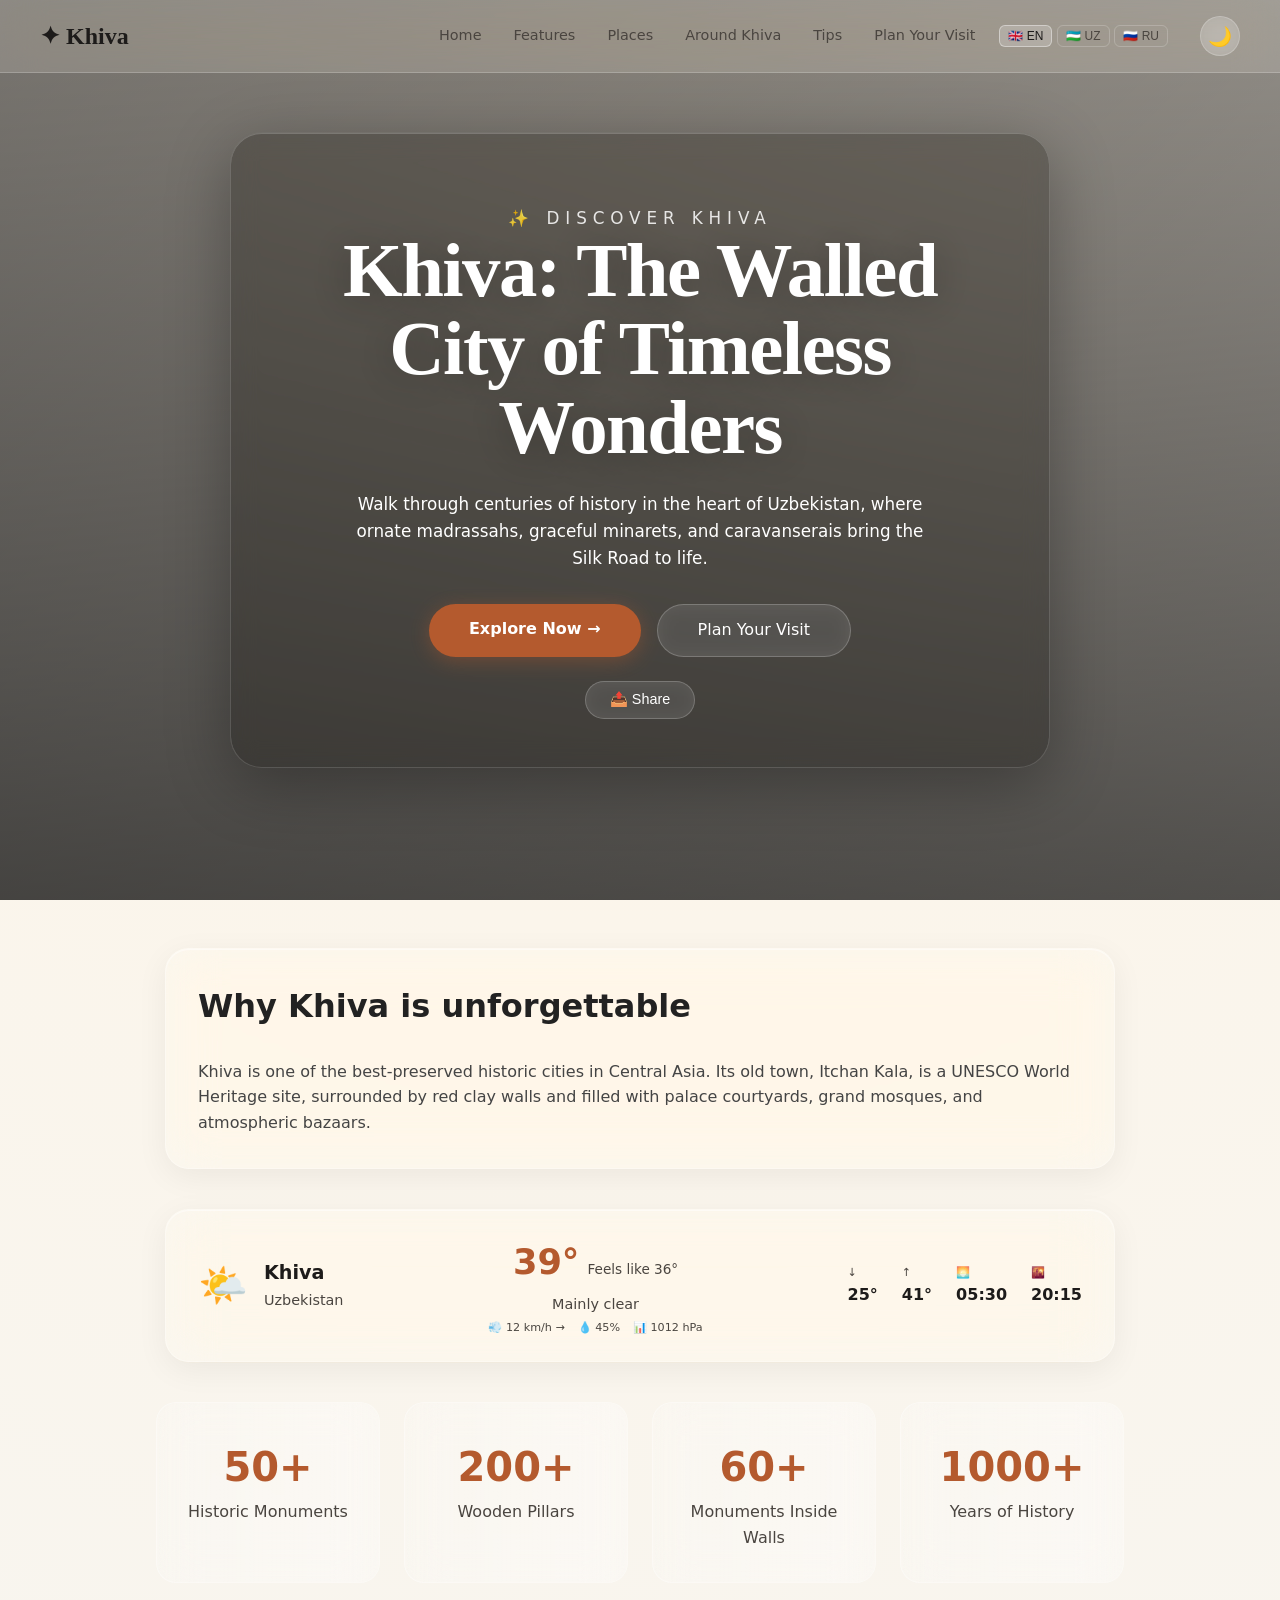
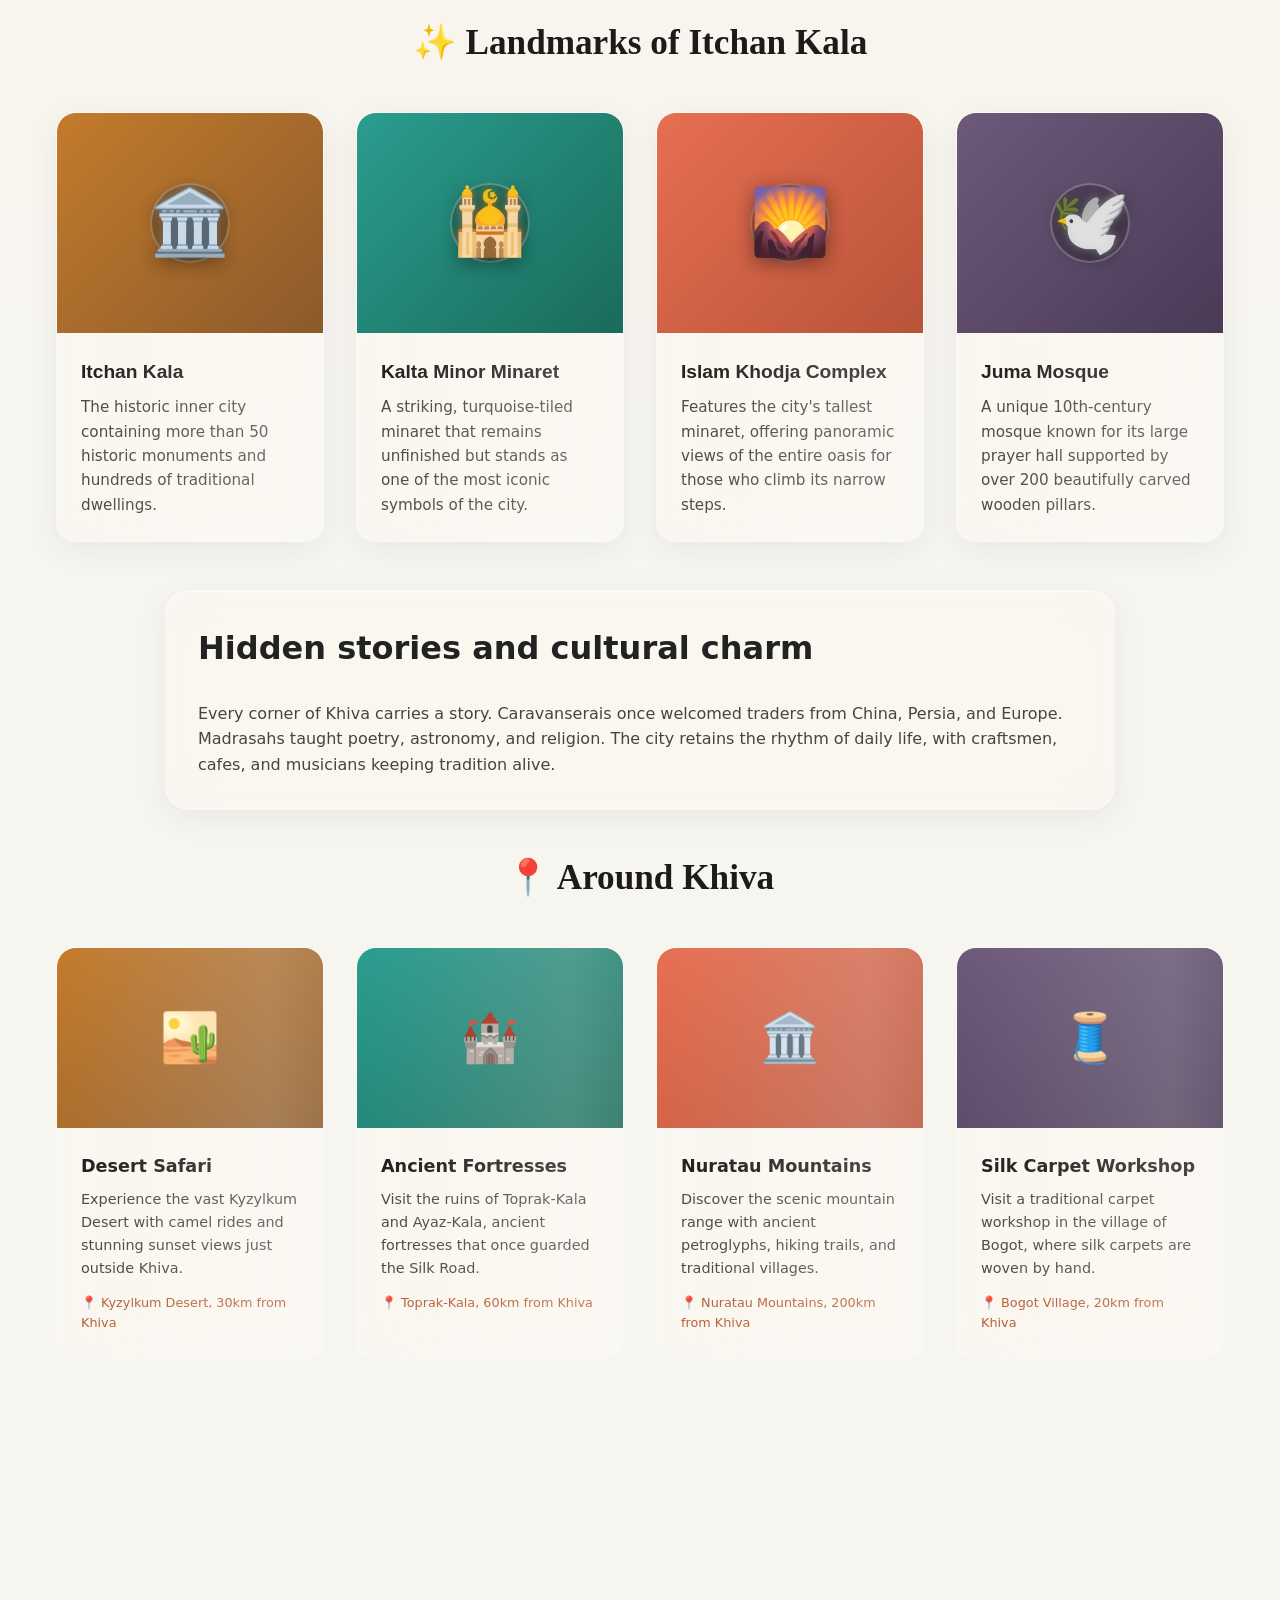
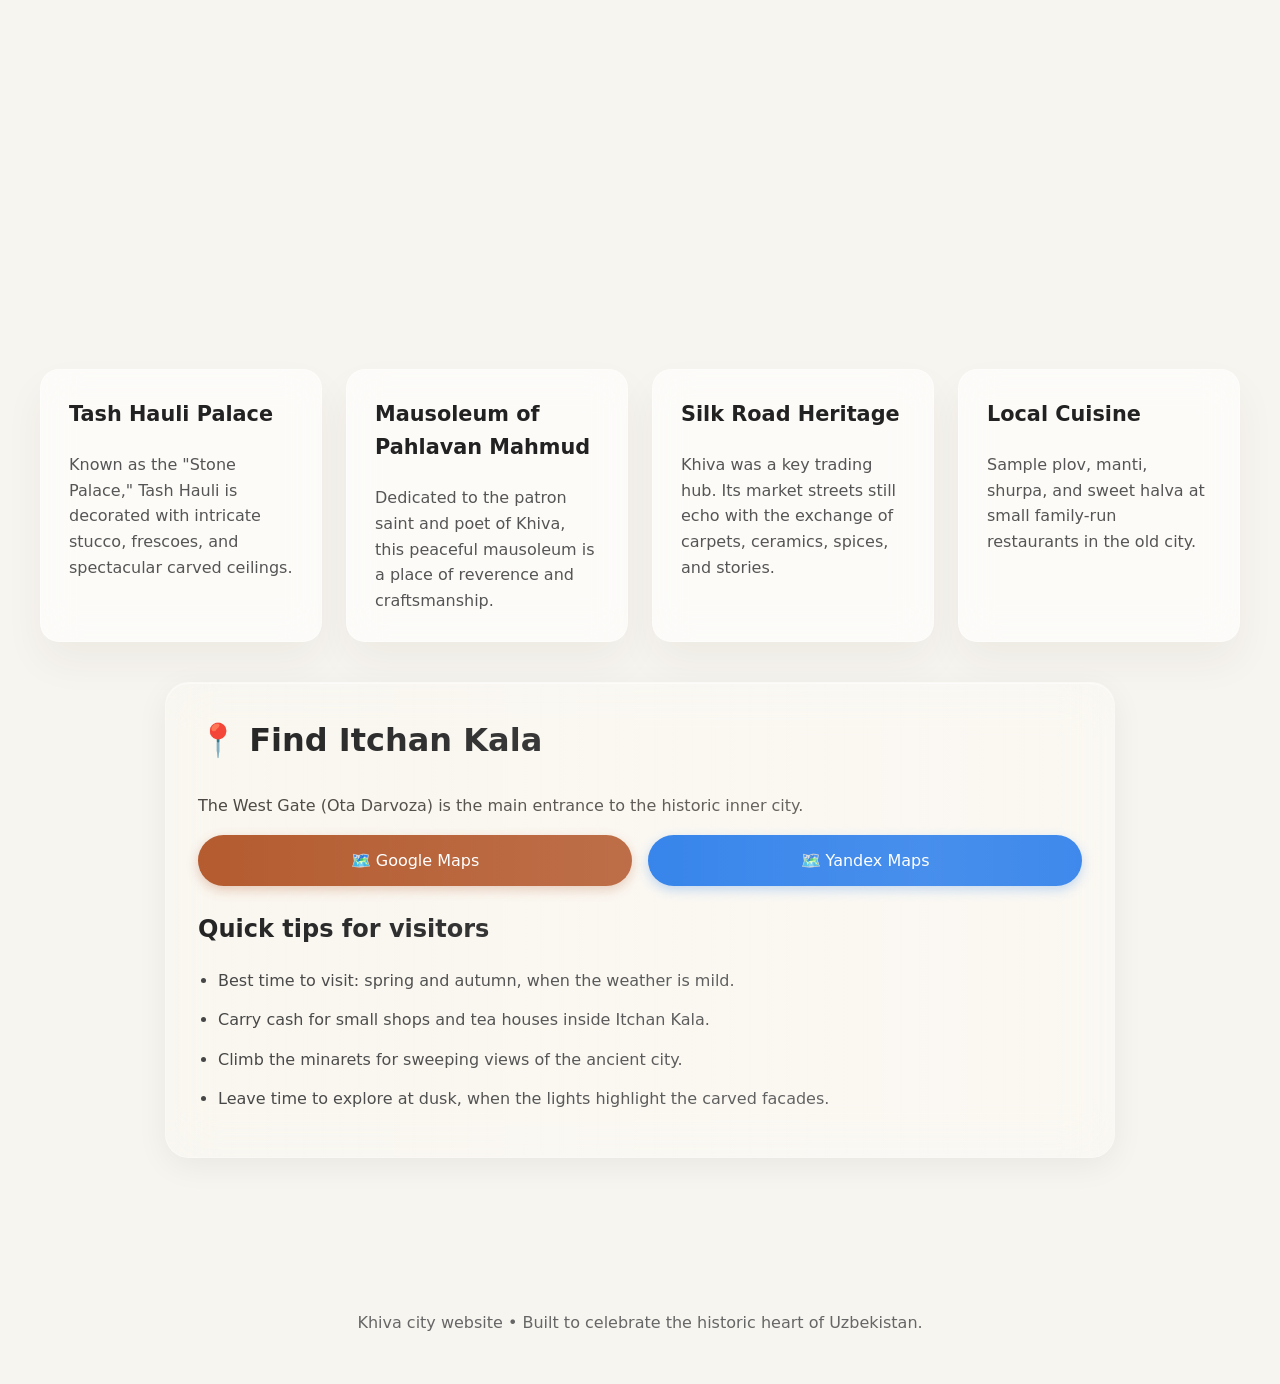
==== index.html @ 4cd61271 "Add files via upload" ====
<!DOCTYPE html>
<html lang="en">
<head>
  <meta charset="UTF-8" />
  <meta name="viewport" content="width=device-width, initial-scale=1.0" />
  <title>Khiva City | Jewel of the Silk Road</title>
  <link rel="stylesheet" href="styles.css" />
  <script defer src="script.js"></script>
</head>
<body>
  <header class="hero" id="home">
    <nav class="site-nav" aria-label="Primary">
      <div class="nav-inner">
        <a class="logo" href="#home">✦ Khiva</a>
        <div style="display: flex; align-items: center; gap: 1.5rem;">
          <div class="nav-links">
  <a href="#home" data-translate="home">Home</a>
  <a href="#features" data-translate="features">Features</a>
  <a href="#places" data-translate="places">Places</a>
  <a href="#around" data-translate="around">Around Khiva</a>
  <a href="#tips" data-translate="tips">Tips</a>
  <a href="visit.html" data-translate="visit">Plan Your Visit</a>
</div>

          <div class="language-switcher" style="display: flex; gap: 0.3rem;">
            <button class="lang-btn active" data-lang="en" style="background: rgba(255,255,255,0.2); border: 1px solid rgba(255,255,255,0.4); border-radius: 6px; padding: 0.2rem 0.5rem; cursor: pointer; font-size: 0.75rem; transition: all 0.3s ease; color: #1d1b1a; font-weight: 500;">🇬🇧 EN</button>
            <button class="lang-btn" data-lang="uz" style="background: none; border: 1px solid rgba(255,255,255,0.2); border-radius: 6px; padding: 0.2rem 0.5rem; cursor: pointer; font-size: 0.75rem; transition: all 0.3s ease; color: #4a4540; font-weight: 500;">🇺🇿 UZ</button>
            <button class="lang-btn" data-lang="ru" style="background: none; border: 1px solid rgba(255,255,255,0.2); border-radius: 6px; padding: 0.2rem 0.5rem; cursor: pointer; font-size: 0.75rem; transition: all 0.3s ease; color: #4a4540; font-weight: 500;">🇷🇺 RU</button>
          </div>
          <button class="dark-toggle" id="darkToggle" aria-label="Toggle dark mode">
            <span class="dark-icon">🌙</span>
          </button>
        </div> 
      </div>
    </nav>
    
    <!-- HERO BACKGROUND IMAGE -->
    <div class="hero-bg-image"></div>
    <div class="overlay"></div>
    
    <div class="hero-content">
      <p class="eyebrow" id="hero-eyebrow">✨ Discover Khiva</p>
      <h1 id="hero-title">Khiva: The Walled City of Timeless Wonders</h1>
      <p id="hero-subtitle">Walk through centuries of history in the heart of Uzbekistan, where ornate madrassahs, graceful minarets, and caravanserais bring the Silk Road to life.</p>
      <div class="hero-buttons">
        <a href="#features" class="btn-primary" data-translate="explore">Explore Now →</a>
        <a href="visit.html" class="btn-secondary" data-translate="visit">Plan Your Visit</a>
      </div>
      
      <!-- SHARE BUTTON -->
      <div class="hero-actions">
        <button class="share-btn" onclick="sharePage()" aria-label="Share this page">📤 Share</button>
      </div>
    </div>
  </header>

  <main>
    <!-- INTRO -->
    <section class="intro section reveal" id="about">
      <div>
        <h2 id="intro-title">Why Khiva is unforgettable</h2>
        <p id="intro-text">Khiva is one of the best-preserved historic cities in Central Asia. Its old town, Itchan Kala, is a UNESCO World Heritage site, surrounded by red clay walls and filled with palace courtyards, grand mosques, and atmospheric bazaars.</p>
      </div>
    </section>

    <!-- WEATHER WIDGET - IMPROVED -->
    <section class="weather-widget" id="weatherWidget">
      <div class="weather-left">
        <span id="weather-icon">🌤️</span>
        <div>
          <div class="weather-city" id="weather-city">Khiva</div>
          <div class="weather-country" id="weather-country">Uzbekistan</div>
        </div>
      </div>
      <div class="weather-center">
        <div class="weather-main">
          <span id="weather-temp" class="weather-temp">39°</span>
          <span class="weather-feels-like" id="weather-feels-like">Feels like 36°</span>
        </div>
        <div id="weather-desc" class="weather-desc">Mainly clear</div>
        <div class="weather-extra">
          <span id="weather-wind">💨 12 km/h →</span>
          <span id="weather-humidity">💧 45%</span>
          <span id="weather-pressure">📊 1012 hPa</span>
        </div>
      </div>
      <div class="weather-right">
        <div>
          <div class="weather-label">↓</div>
          <div id="weather-min" class="weather-value">25°</div>
        </div>
        <div>
          <div class="weather-label">↑</div>
          <div id="weather-max" class="weather-value">41°</div>
        </div>
        <div>
          <div class="weather-label">🌅</div>
          <div id="weather-sunrise" class="weather-value">05:30</div>
        </div>
        <div>
          <div class="weather-label">🌇</div>
          <div id="weather-sunset" class="weather-value">20:15</div>
        </div>
      </div>
    </section>

    <!-- STATS -->
    <section class="stats-section">
      <div class="stat-card glass-shine stat-hover">
        <div class="stat-content">
          <div class="stat-number">50+</div>
          <div class="stat-label" data-translate="stat1">Historic Monuments</div>
        </div>
        <div class="stat-image">
          <img src="https://picsum.photos/seed/monument/400/300" alt="Historic Monuments" loading="lazy" />
        </div>
      </div>
      <div class="stat-card glass-shine stat-hover">
        <div class="stat-content">
          <div class="stat-number">200+</div>
          <div class="stat-label" data-translate="stat2">Wooden Pillars</div>
        </div>
        <div class="stat-image">
          <img src="https://picsum.photos/seed/pillars/400/300" alt="Wooden Pillars" loading="lazy" />
        </div>
      </div>
      <div class="stat-card glass-shine stat-hover">
        <div class="stat-content">
          <div class="stat-number">60+</div>
          <div class="stat-label" data-translate="stat3">Monuments Inside Walls</div>
        </div>
        <div class="stat-image">
          <img src="https://picsum.photos/seed/walls/400/300" alt="Monuments Inside Walls" loading="lazy" />
        </div>
      </div>
      <div class="stat-card glass-shine stat-hover">
        <div class="stat-content">
          <div class="stat-number">1000+</div>
          <div class="stat-label" data-translate="stat4">Years of History</div>
        </div>
        <div class="stat-image">
          <img src="https://picsum.photos/seed/history/400/300" alt="Years of History" loading="lazy" />
        </div>
      </div>
    </section>

    <!-- KEY FEATURES - Landmarks inside Itchan Kala -->
    <section class="key-features section" id="features">
      <h2 class="section-title" id="features-title">✨ Landmarks of Itchan Kala</h2>
      <div class="features-grid">
        
        <div class="feature-card reveal glass-shine feature-hover">
          <div class="feature-image-wrapper">
            <div class="feature-placeholder" style="width:100%; height:220px; background: linear-gradient(135deg, #c47b2c, #8b5a2b); display: flex; align-items: center; justify-content: center; font-size: 4rem; color: white; border-radius: 16px 16px 0 0;">
              🏛️
            </div>
            <div class="feature-icon-overlay">🏛️</div>
          </div>
          <div class="feature-content">
            <h3 data-translate="feature1Title">Itchan Kala</h3>
            <p data-translate="feature1Text">The historic inner city containing more than 50 historic monuments and hundreds of traditional dwellings.</p>
          </div>
        </div>

        <div class="feature-card reveal glass-shine feature-hover">
          <div class="feature-image-wrapper">
            <div class="feature-placeholder" style="width:100%; height:220px; background: linear-gradient(135deg, #2a9d8f, #1a6b5a); display: flex; align-items: center; justify-content: center; font-size: 4rem; color: white; border-radius: 16px 16px 0 0;">
              🕌
            </div>
            <div class="feature-icon-overlay">🕌</div>
          </div>
          <div class="feature-content">
            <h3 data-translate="feature2Title">Kalta Minor Minaret</h3>
            <p data-translate="feature2Text">A striking, turquoise-tiled minaret that remains unfinished but stands as one of the most iconic symbols of the city.</p>
          </div>
        </div>

        <div class="feature-card reveal glass-shine feature-hover">
          <div class="feature-image-wrapper">
            <div class="feature-placeholder" style="width:100%; height:220px; background: linear-gradient(135deg, #e76f51, #b8533a); display: flex; align-items: center; justify-content: center; font-size: 4rem; color: white; border-radius: 16px 16px 0 0;">
              🌄
            </div>
            <div class="feature-icon-overlay">🌄</div>
          </div>
          <div class="feature-content">
            <h3 data-translate="feature3Title">Islam Khodja Complex</h3>
            <p data-translate="feature3Text">Features the city's tallest minaret, offering panoramic views of the entire oasis for those who climb its narrow steps.</p>
          </div>
        </div>

        <div class="feature-card reveal glass-shine feature-hover">
          <div class="feature-image-wrapper">
            <div class="feature-placeholder" style="width:100%; height:220px; background: linear-gradient(135deg, #6d597a, #4a3a56); display: flex; align-items: center; justify-content: center; font-size: 4rem; color: white; border-radius: 16px 16px 0 0;">
              🕊️
            </div>
            <div class="feature-icon-overlay">🕊️</div>
          </div>
          <div class="feature-content">
            <h3 data-translate="feature4Title">Juma Mosque</h3>
            <p data-translate="feature4Text">A unique 10th-century mosque known for its large prayer hall supported by over 200 beautifully carved wooden pillars.</p>
          </div>
        </div>

      </div>
    </section>

    <!-- STORY -->
    <section class="story section">
      <div class="reveal">
        <h2 id="story-title">Hidden stories and cultural charm</h2>
        <p id="story-text">Every corner of Khiva carries a story. Caravanserais once welcomed traders from China, Persia, and Europe. Madrasahs taught poetry, astronomy, and religion. The city retains the rhythm of daily life, with craftsmen, cafes, and musicians keeping tradition alive.</p>
      </div>
    </section>

    <!-- AROUND KHIVA SECTION (NEW) -->
    <section class="around-khiva section" id="around">
      <h2 class="section-title" data-translate="aroundTitle">📍 Around Khiva</h2>
      <div class="around-grid">
        
        <div class="around-card reveal glass-shine">
          <div class="around-image" style="background: linear-gradient(135deg, #c47b2c, #8b5a2b); display: flex; align-items: center; justify-content: center; font-size: 3rem; color: white; height: 180px; border-radius: 16px 16px 0 0;">
            🏜️
          </div>
          <div class="around-content">
            <h3 data-translate="around1Title">Desert Safari</h3>
            <p data-translate="around1Text">Experience the vast Kyzylkum Desert with camel rides and stunning sunset views just outside Khiva.</p>
            <div class="around-location">📍 <span data-translate="around1Loc">Kyzylkum Desert, 30km from Khiva</span></div>
          </div>
        </div>

        <div class="around-card reveal glass-shine">
          <div class="around-image" style="background: linear-gradient(135deg, #2a9d8f, #1a6b5a); display: flex; align-items: center; justify-content: center; font-size: 3rem; color: white; height: 180px; border-radius: 16px 16px 0 0;">
            🏰
          </div>
          <div class="around-content">
            <h3 data-translate="around2Title">Ancient Fortresses</h3>
            <p data-translate="around2Text">Visit the ruins of Toprak-Kala and Ayaz-Kala, ancient fortresses that once guarded the Silk Road.</p>
            <div class="around-location">📍 <span data-translate="around2Loc">Toprak-Kala, 60km from Khiva</span></div>
          </div>
        </div>

        <div class="around-card reveal glass-shine">
          <div class="around-image" style="background: linear-gradient(135deg, #e76f51, #b8533a); display: flex; align-items: center; justify-content: center; font-size: 3rem; color: white; height: 180px; border-radius: 16px 16px 0 0;">
            🏛️
          </div>
          <div class="around-content">
            <h3 data-translate="around3Title">Nuratau Mountains</h3>
            <p data-translate="around3Text">Discover the scenic mountain range with ancient petroglyphs, hiking trails, and traditional villages.</p>
            <div class="around-location">📍 <span data-translate="around3Loc">Nuratau Mountains, 200km from Khiva</span></div>
          </div>
        </div>

        <div class="around-card reveal glass-shine">
          <div class="around-image" style="background: linear-gradient(135deg, #6d597a, #4a3a56); display: flex; align-items: center; justify-content: center; font-size: 3rem; color: white; height: 180px; border-radius: 16px 16px 0 0;">
            🧵
          </div>
          <div class="around-content">
            <h3 data-translate="around4Title">Silk Carpet Workshop</h3>
            <p data-translate="around4Text">Visit a traditional carpet workshop in the village of Bogot, where silk carpets are woven by hand.</p>
            <div class="around-location">📍 <span data-translate="around4Loc">Bogot Village, 20km from Khiva</span></div>
          </div>
        </div>

      </div>
    </section>

    <!-- MAP SECTION (NEW) -->
    <section class="map-section section reveal" id="map">
      <h2 class="section-title" data-translate="mapTitle">🗺️ Find Khiva on the Map</h2>
      <div class="map-container glass-shine">
        <iframe 
          src="https://www.google.com/maps/embed?pb=!1m18!1m12!1m3!1d765.9!2d60.3593!3d41.3775!2m3!1f0!2f0!3f0!3m2!1i1024!2i768!4f13.1!3m3!1m2!1s0x41f8f4c0c0c0c0c0%3A0x0!2zNDHCsDIyJzM5LjAiTiA2MMKwMjEnMzMuMCJF!5e0!3m2!1sen!2s!4v1620000000000" 
          width="100%" 
          height="400" 
          style="border:0; border-radius: 16px;" 
          allowfullscreen="" 
          loading="lazy">
        </iframe>
      </div>
    </section>

    <section class="grid places section" id="places">
      <article class="reveal">
        <h3 data-translate="place1Title">Tash Hauli Palace</h3>
        <p data-translate="place1Text">Known as the "Stone Palace," Tash Hauli is decorated with intricate stucco, frescoes, and spectacular carved ceilings.</p>
      </article>
      <article class="reveal">
        <h3 data-translate="place2Title">Mausoleum of Pahlavan Mahmud</h3>
        <p data-translate="place2Text">Dedicated to the patron saint and poet of Khiva, this peaceful mausoleum is a place of reverence and craftsmanship.</p>
      </article>
      <article class="reveal">
        <h3 data-translate="place3Title">Silk Road Heritage</h3>
        <p data-translate="place3Text">Khiva was a key trading hub. Its market streets still echo with the exchange of carpets, ceramics, spices, and stories.</p>
      </article>
      <article class="reveal">
        <h3 data-translate="place4Title">Local Cuisine</h3>
        <p data-translate="place4Text">Sample plov, manti, shurpa, and sweet halva at small family-run restaurants in the old city.</p>
      </article>
    </section>

    <section class="info-panel section reveal glass-shine" id="tips">
      <div>
        <h2 id="tips-title">📍 Find Itchan Kala</h2>
        <p class="info-text" id="tips-text">The West Gate (Ota Darvoza) is the main entrance to the historic inner city.</p>
        <div class="map-buttons">
          <a href="https://maps.app.goo.gl/1JhWpeUK3Cczdgig8" target="_blank" rel="noopener noreferrer" class="map-btn google" data-translate="googleMaps">🗺️ Google Maps</a>
          <a href="https://yandex.uz/maps/-/CTAXVXMJ" target="_blank" rel="noopener noreferrer" class="map-btn yandex" data-translate="yandexMaps">🗺️ Yandex Maps</a>
        </div>
        <h2 class="tips-title" id="tips-subtitle">Quick tips for visitors</h2>
        <ul>
          <li data-translate="tip1">Best time to visit: spring and autumn, when the weather is mild.</li>
          <li data-translate="tip2">Carry cash for small shops and tea houses inside Itchan Kala.</li>
          <li data-translate="tip3">Climb the minarets for sweeping views of the ancient city.</li>
          <li data-translate="tip4">Leave time to explore at dusk, when the lights highlight the carved facades.</li>
        </ul>
      </div>
    </section>
  </main>

  <footer>
    <p id="footer-text">Khiva city website • Built to celebrate the historic heart of Uzbekistan.</p>
  </footer>

  <a href="#home" class="back-to-top" aria-label="Back to top">↑</a>

  <script>
    function sharePage() {
      if (navigator.share) {
        navigator.share({
          title: 'Khiva - Jewel of the Silk Road',
          text: 'Discover the ancient city of Khiva, Uzbekistan!',
          url: window.location.href
        }).catch(() => {});
      } else {
        navigator.clipboard.writeText(window.location.href).then(() => {
          alert('Link copied to clipboard! Share it with your friends.');
        }).catch(() => {
          alert('Share this page: ' + window.location.href);
        });
      }
    }
  </script>
</body>
</html>
---- styles.css ----
:root {
  color-scheme: light;
  font-family: Inter, system-ui, -apple-system, BlinkMacSystemFont, "Segoe UI", sans-serif;
  --headline-font: "Playfair Display", Georgia, serif;
  background: #f7f5f0;
  color: #222;
}

* {
  box-sizing: border-box;
}

body {
  margin: 0;
  line-height: 1.6;
  background: radial-gradient(circle at top, rgba(255, 245, 230, 0.9), #f7f5f0 45%);
  transition: background 0.3s ease, color 0.3s ease;
}

/* ===== NAVIGATION ===== */
.site-nav {
  position: fixed;
  top: 0;
  left: 0;
  right: 0;
  z-index: 1000;
  padding: 1rem 2rem;
  background: rgba(255, 255, 255, 0.15);
  backdrop-filter: blur(20px) saturate(180%);
  -webkit-backdrop-filter: blur(20px) saturate(180%);
  border-bottom: 1px solid rgba(255, 255, 255, 0.2);
  transition: background 0.3s ease;
}

.nav-inner {
  max-width: 1200px;
  margin: 0 auto;
  display: flex;
  justify-content: space-between;
  align-items: center;
}

.logo {
  font-family: 'Playfair Display', serif;
  font-size: 1.5rem;
  font-weight: 700;
  color: #1d1b1a;
  text-decoration: none;
  transition: color 0.3s ease;
}

.nav-links {
  display: flex;
  gap: 2rem;
}

.nav-links a {
  color: #4a4540;
  text-decoration: none;
  font-weight: 500;
  font-size: 0.9rem;
  transition: color 0.3s ease;
}

.nav-links a:hover {
  color: #b45a2e;
}

.dark-toggle {
  background: rgba(255, 255, 255, 0.15);
  backdrop-filter: blur(10px);
  -webkit-backdrop-filter: blur(10px);
  border: 1px solid rgba(255, 255, 255, 0.2);
  border-radius: 50%;
  width: 40px;
  height: 40px;
  display: flex;
  align-items: center;
  justify-content: center;
  cursor: pointer;
  font-size: 1.2rem;
  transition: all 0.3s ease;
  color: #1d1b1a;
  margin-left: 0.5rem;
}

.dark-toggle:hover {
  transform: rotate(20deg) scale(1.05);
  background: rgba(255, 255, 255, 0.25);
}

.lang-btn {
  background: none;
  border: 1px solid rgba(255, 255, 255, 0.2);
  border-radius: 6px;
  padding: 0.2rem 0.5rem;
  cursor: pointer;
  font-size: 0.75rem;
  transition: all 0.3s ease;
  color: #4a4540;
  font-weight: 500;
}

.lang-btn:hover {
  background: rgba(255, 255, 255, 0.1);
  transform: translateY(-1px);
}

.lang-btn.active {
  background: rgba(255, 255, 255, 0.2);
  border-color: rgba(255, 255, 255, 0.4);
}

/* ===== HERO ===== */
header.hero {
  position: relative;
  min-height: 100vh;
  display: flex;
  align-items: center;
  justify-content: center;
  padding: 2rem;
  color: white;
  overflow: hidden;
}

.hero-bg-image {
  position: absolute;
  inset: 0;
  background: 
    linear-gradient(135deg, rgba(0,0,0,0.4) 0%, rgba(0,0,0,0.2) 100%),
    url('https://images.unsplash.com/photo-1582300993949-3ac2b4dc9f03?w=1200&q=80') center/cover no-repeat;
  background-size: cover;
  background-position: center;
  z-index: 0;
  animation: heroZoom 20s ease-in-out infinite alternate;
}

@keyframes heroZoom {
  0% { transform: scale(1); }
  100% { transform: scale(1.05); }
}

.overlay {
  position: absolute;
  inset: 0;
  background: linear-gradient(180deg, rgba(0,0,0,0.2), rgba(0,0,0,0.6));
  z-index: 1;
}

.hero-content {
  position: relative;
  max-width: 820px;
  text-align: center;
  z-index: 2;
  background: rgba(0, 0, 0, 0.25);
  backdrop-filter: blur(12px) saturate(150%);
  -webkit-backdrop-filter: blur(12px) saturate(150%);
  border: 1px solid rgba(255, 255, 255, 0.15);
  border-radius: 32px;
  padding: 3rem 4rem;
  box-shadow: 0 16px 64px rgba(0, 0, 0, 0.3), inset 0 1px 0 rgba(255, 255, 255, 0.2);
}

.eyebrow {
  text-transform: uppercase;
  letter-spacing: 0.35em;
  font-size: 0.8rem;
  opacity: 0.85;
  margin-bottom: 1rem;
}

.hero h1 {
  margin: 0;
  font-size: clamp(2.8rem, 8vw, 4.8rem);
  line-height: 1.02;
  font-family: var(--headline-font);
  font-weight: 600;
  letter-spacing: -0.02em;
  text-shadow: 0 4px 40px rgba(0, 0, 0, 0.3);
}

.hero p {
  max-width: 36rem;
  margin: 1.5rem auto 0;
  font-size: 1.05rem;
}

.hero-buttons {
  margin-top: 2rem;
  display: flex;
  gap: 1rem;
  justify-content: center;
  flex-wrap: wrap;
}

.hero-actions {
  margin-top: 1.5rem;
  display: flex;
  justify-content: center;
}

.share-btn {
  background: rgba(255,255,255,0.15);
  backdrop-filter: blur(10px);
  border: 1px solid rgba(255,255,255,0.2);
  border-radius: 60px;
  padding: 0.6rem 1.5rem;
  color: white;
  font-size: 0.9rem;
  cursor: pointer;
  transition: all 0.3s ease;
}

.share-btn:hover {
  background: rgba(255,255,255,0.25);
  transform: translateY(-2px);
}

.btn-primary {
  display: inline-block;
  background: #b45a2e;
  color: white;
  padding: 0.8rem 2.5rem;
  border-radius: 60px;
  text-decoration: none;
  font-weight: 600;
  transition: all 0.3s ease;
  box-shadow: 0 4px 20px rgba(180, 90, 46, 0.4);
}

.btn-primary:hover {
  transform: translateY(-2px);
  box-shadow: 0 8px 30px rgba(180, 90, 46, 0.5);
}

.btn-secondary {
  display: inline-block;
  background: rgba(255,255,255,0.15);
  backdrop-filter: blur(10px);
  color: white;
  padding: 0.8rem 2.5rem;
  border-radius: 60px;
  text-decoration: none;
  font-weight: 500;
  border: 1px solid rgba(255,255,255,0.2);
  transition: all 0.3s ease;
}

.btn-secondary:hover {
  background: rgba(255,255,255,0.25);
  transform: translateY(-2px);
}

/* ===== MAIN ===== */
main {
  padding: 3rem 1.5rem 4rem;
}

.intro,
.story,
.info-panel {
  max-width: 950px;
  margin: 0 auto 2.5rem;
  padding: 2rem;
  background: rgba(255, 255, 255, 0.2);
  backdrop-filter: blur(24px) saturate(180%);
  -webkit-backdrop-filter: blur(24px) saturate(180%);
  border: 1px solid rgba(255, 255, 255, 0.3);
  border-radius: 24px;
  box-shadow: 0 8px 32px rgba(0, 0, 0, 0.06), inset 0 1px 0 rgba(255, 255, 255, 0.5);
}

.intro h2,
.story h2,
.info-panel h2 {
  margin-top: 0;
  font-size: 2rem;
}

.intro p,
.story p {
  margin: 1rem 0 0;
  color: #444;
}

/* ===== WEATHER WIDGET ===== */
.weather-widget {
  max-width: 950px;
  margin: 0 auto 2.5rem;
  padding: 1.5rem 2rem;
  background: rgba(255, 255, 255, 0.2);
  backdrop-filter: blur(24px) saturate(180%);
  -webkit-backdrop-filter: blur(24px) saturate(180%);
  border: 1px solid rgba(255, 255, 255, 0.3);
  border-radius: 24px;
  box-shadow: 0 8px 32px rgba(0, 0, 0, 0.06), inset 0 1px 0 rgba(255, 255, 255, 0.5);
  display: flex;
  justify-content: space-between;
  align-items: center;
  flex-wrap: wrap;
  gap: 1rem;
  transition: all 0.3s ease;
}

.weather-left {
  display: flex;
  align-items: center;
  gap: 1rem;
}

#weather-icon {
  font-size: 2.5rem;
}

.weather-city {
  font-weight: 600;
  font-size: 1.2rem;
  color: #1d1b1a;
}

.weather-country {
  color: #4a4540;
  font-size: 0.9rem;
}

.weather-center {
  text-align: center;
}

.weather-main {
  display: flex;
  align-items: baseline;
  gap: 0.5rem;
  justify-content: center;
}

.weather-temp {
  font-size: 2.2rem;
  font-weight: 700;
  color: #b45a2e;
}

.weather-feels-like {
  font-size: 0.85rem;
  color: #4a4540;
}

.weather-desc {
  color: #4a4540;
  font-size: 0.9rem;
  margin-top: 0.2rem;
}

.weather-extra {
  font-size: 0.7rem;
  color: #4a4540;
  margin-top: 0.2rem;
  display: flex;
  gap: 0.8rem;
  justify-content: center;
  flex-wrap: wrap;
}

.weather-right {
  display: flex;
  gap: 1.5rem;
}

.weather-label {
  color: #4a4540;
  font-size: 0.7rem;
}

.weather-value {
  font-weight: 600;
  color: #1d1b1a;
}

/* ===== STATS ===== */
.stats-section {
  display: grid;
  grid-template-columns: repeat(auto-fit, minmax(150px, 1fr));
  gap: 1.5rem;
  max-width: 1000px;
  margin: 2rem auto;
  padding: 0 1rem;
}

.stat-card {
  text-align: center;
  padding: 2rem 1rem;
  border-radius: 20px;
  background: rgba(255, 255, 255, 0.2);
  backdrop-filter: blur(20px);
  -webkit-backdrop-filter: blur(20px);
  border: 1px solid rgba(255, 255, 255, 0.3);
  transition: all 0.4s cubic-bezier(0.16, 1, 0.2, 1);
  cursor: pointer;
  position: relative;
  overflow: hidden;
  min-height: 150px;
}

.stat-card:hover {
  transform: translateY(-6px) scale(1.03);
  box-shadow: 0 20px 60px rgba(0, 0, 0, 0.15);
}

.stat-number {
  font-size: 2.5rem;
  font-weight: 700;
  color: #b45a2e;
}

.stat-label {
  color: #4a4540;
}

.stat-image {
  position: absolute;
  top: 0;
  left: 0;
  width: 100%;
  height: 100%;
  opacity: 0;
  transition: all 0.5s cubic-bezier(0.16, 1, 0.2, 1);
  border-radius: 20px;
  overflow: hidden;
  z-index: 1;
}

.stat-image img {
  width: 100%;
  height: 100%;
  object-fit: cover;
  transition: transform 0.5s ease;
}

.stat-card:hover .stat-image {
  opacity: 1;
}

.stat-card:hover .stat-image img {
  transform: scale(1.05);
}

.stat-card:hover .stat-content {
  opacity: 0;
  transform: scale(0.8);
}

.stat-content {
  position: relative;
  z-index: 2;
  transition: all 0.4s ease;
}

/* ===== FEATURES ===== */
.key-features {
  max-width: 1200px;
  margin: 0 auto 3rem;
  padding: 0 1rem;
}

.section-title {
  font-family: 'Playfair Display', serif;
  font-size: 2.2rem;
  text-align: center;
  margin-bottom: 2.5rem;
  color: #1d1b1a;
}

.features-grid {
  display: grid;
  grid-template-columns: repeat(auto-fit, minmax(250px, 1fr));
  gap: 2rem;
}

.feature-card {
  background: rgba(255, 255, 255, 0.2);
  backdrop-filter: blur(24px) saturate(180%);
  -webkit-backdrop-filter: blur(24px) saturate(180%);
  border: 1px solid rgba(255, 255, 255, 0.3);
  border-radius: 20px;
  box-shadow: 0 8px 32px rgba(0, 0, 0, 0.06), inset 0 1px 0 rgba(255, 255, 255, 0.5);
  overflow: hidden;
  transition: all 0.4s cubic-bezier(0.16, 1, 0.2, 1);
  cursor: pointer;
}

.feature-card:hover {
  transform: translateY(-12px) scale(1.02);
  box-shadow: 0 32px 64px rgba(0, 0, 0, 0.15);
}

.feature-image-wrapper {
  position: relative;
  overflow: hidden;
  border-radius: 16px 16px 0 0;
}

.feature-placeholder {
  transition: transform 0.6s cubic-bezier(0.16, 1, 0.2, 1);
}

.feature-card:hover .feature-placeholder {
  transform: scale(1.05);
}

.feature-icon-overlay {
  position: absolute;
  top: 50%;
  left: 50%;
  transform: translate(-50%, -50%);
  font-size: 4rem;
  color: white;
  text-shadow: 0 4px 20px rgba(0, 0, 0, 0.5);
  opacity: 0.9;
  transition: all 0.4s ease;
  pointer-events: none;
  background: rgba(0, 0, 0, 0.2);
  border-radius: 50%;
  width: 80px;
  height: 80px;
  display: flex;
  align-items: center;
  justify-content: center;
  backdrop-filter: blur(4px);
  border: 2px solid rgba(255, 255, 255, 0.3);
}

.feature-card:hover .feature-icon-overlay {
  opacity: 0;
  transform: translate(-50%, -50%) scale(0.5);
}

.feature-content {
  padding: 1.5rem;
}

.feature-content h3 {
  font-family: 'Inter', sans-serif;
  font-weight: 600;
  font-size: 1.2rem;
  margin: 0 0 0.5rem 0;
  color: #1d1b1a;
  transition: color 0.3s ease;
}

.feature-card:hover h3 {
  color: #b45a2e;
}

.feature-content p {
  color: #4a4540;
  font-size: 0.95rem;
  line-height: 1.6;
  margin: 0;
}

/* ===== AROUND KHIVA ===== */
.around-khiva {
  max-width: 1200px;
  margin: 0 auto 3rem;
  padding: 0 1rem;
}

.around-grid {
  display: grid;
  grid-template-columns: repeat(auto-fit, minmax(250px, 1fr));
  gap: 2rem;
}

.around-card {
  background: rgba(255, 255, 255, 0.2);
  backdrop-filter: blur(24px) saturate(180%);
  -webkit-backdrop-filter: blur(24px) saturate(180%);
  border: 1px solid rgba(255, 255, 255, 0.3);
  border-radius: 20px;
  overflow: hidden;
  transition: all 0.4s cubic-bezier(0.16, 1, 0.2, 1);
}

.around-card:hover {
  transform: translateY(-8px);
  box-shadow: 0 20px 48px rgba(0, 0, 0, 0.1);
}

.around-content {
  padding: 1.5rem;
}

.around-content h3 {
  font-weight: 600;
  font-size: 1.1rem;
  margin: 0 0 0.5rem 0;
  color: #1d1b1a;
}

.around-content p {
  color: #4a4540;
  font-size: 0.9rem;
  line-height: 1.6;
  margin: 0 0 0.8rem 0;
}

.around-location {
  font-size: 0.8rem;
  color: #b45a2e;
  font-weight: 500;
}

/* ===== MAP SECTION ===== */
.map-section {
  max-width: 950px;
  margin: 0 auto 3rem;
  padding: 0 1rem;
}

.map-container {
  border-radius: 20px;
  overflow: hidden;
  background: rgba(255, 255, 255, 0.2);
  backdrop-filter: blur(24px) saturate(180%);
  -webkit-backdrop-filter: blur(24px) saturate(180%);
  border: 1px solid rgba(255, 255, 255, 0.3);
  padding: 0.5rem;
  box-shadow: 0 8px 32px rgba(0, 0, 0, 0.06);
}

.map-container iframe {
  border-radius: 16px;
  display: block;
}

/* ===== PLACES GRID ===== */
.grid {
  display: grid;
  gap: 1.5rem;
  max-width: 1200px;
  margin: 0 auto 2.5rem;
}

.grid.places {
  grid-template-columns: repeat(auto-fit, minmax(260px, 1fr));
}

.grid article {
  padding: 1.75rem;
  border-radius: 1.2rem;
  border: 1px solid rgba(255, 255, 255, 0.3);
  box-shadow: 0 20px 40px rgba(64, 44, 0, 0.05);
  background: rgba(255, 255, 255, 0.62);
  backdrop-filter: blur(18px) saturate(160%);
  -webkit-backdrop-filter: blur(18px) saturate(160%);
}

.grid article h3 {
  margin-top: 0;
  font-size: 1.3rem;
}

.grid article p {
  margin: 0.9rem 0 0;
  color: #555;
}

/* ===== INFO PANEL ===== */
.info-text {
  margin-bottom: 1rem;
  color: #4a4540;
}

.map-buttons {
  display: flex;
  gap: 1rem;
  flex-wrap: wrap;
  margin-bottom: 1.5rem;
}

.map-btn {
  display: inline-block;
  padding: 0.8rem 2rem;
  border-radius: 60px;
  text-decoration: none;
  font-weight: 500;
  transition: all 0.3s ease;
  color: white;
  flex: 1;
  text-align: center;
}

.map-btn.google {
  background: #b45a2e;
  box-shadow: 0 4px 12px rgba(180, 90, 46, 0.3);
}

.map-btn.google:hover {
  transform: translateY(-2px);
  box-shadow: 0 8px 24px rgba(180, 90, 46, 0.4);
}

.map-btn.yandex {
  background: #1a73e8;
  box-shadow: 0 4px 12px rgba(26, 115, 232, 0.3);
}

.map-btn.yandex:hover {
  transform: translateY(-2px);
  box-shadow: 0 8px 24px rgba(26, 115, 232, 0.4);
}

.tips-title {
  margin-top: 2rem;
  font-size: 1.5rem !important;
}

.info-panel ul {
  margin: 1rem 0 0;
  padding-left: 1.25rem;
  color: #444;
}

.info-panel li {
  margin-bottom: 0.85rem;
}

/* ===== GLASS SHINE ===== */
.glass-shine {
  position: relative;
  overflow: hidden;
}

.glass-shine::before {
  content: '';
  position: absolute;
  top: 0;
  left: 0;
  right: 0;
  bottom: 0;
  background: linear-gradient(
    90deg,
    transparent 0%,
    rgba(255, 255, 255, 0.1) 20%,
    rgba(255, 255, 255, 0.2) 40%,
    rgba(255, 255, 255, 0.1) 60%,
    transparent 80%
  );
  background-size: 200% 100%;
  animation: glassShine 8s ease-in-out infinite;
  pointer-events: none;
  border-radius: inherit;
}

@keyframes glassShine {
  0% { background-position: -200% center; }
  100% { background-position: 200% center; }
}

/* ===== REVEAL ANIMATION ===== */
.reveal {
  opacity: 0;
  transform: translateY(40px);
  transition: all 0.8s cubic-bezier(0.16, 1, 0.2, 1);
}

.reveal.visible {
  opacity: 1;
  transform: translateY(0);
}

/* ===== BACK TO TOP ===== */
.back-to-top {
  position: fixed;
  bottom: 2rem;
  right: 2rem;
  background: #b45a2e;
  color: white;
  width: 50px;
  height: 50px;
  border-radius: 50%;
  display: flex;
  align-items: center;
  justify-content: center;
  text-decoration: none;
  font-size: 1.5rem;
  font-weight: 700;
  box-shadow: 0 4px 20px rgba(180, 90, 46, 0.4);
  z-index: 999;
  opacity: 0;
  transform: translateY(20px);
  transition: all 0.4s cubic-bezier(0.16, 1, 0.2, 1);
  border: none;
  cursor: pointer;
}

.back-to-top.visible {
  opacity: 1;
  transform: translateY(0);
}

.back-to-top:hover {
  transform: translateY(-4px) scale(1.05);
  box-shadow: 0 8px 30px rgba(180, 90, 46, 0.6);
  background: #9e4e28;
}

/* ===== FOOTER ===== */
footer {
  text-align: center;
  padding: 2rem 1rem;
  color: #666;
}

/* ========================================
   DARK MODE
   ======================================== */
body.dark-mode {
  background: #121212;
  color: #f0ece6;
}

body.dark-mode .intro,
body.dark-mode .story,
body.dark-mode .info-panel,
body.dark-mode .weather-widget,
body.dark-mode .feature-card,
body.dark-mode .stat-card,
body.dark-mode .grid article,
body.dark-mode .around-card,
body.dark-mode .map-container {
  background: rgba(40, 40, 40, 0.6) !important;
  border: 1px solid rgba(255, 255, 255, 0.08) !important;
}

body.dark-mode .hero-content {
  background: rgba(0, 0, 0, 0.4) !important;
  border: 1px solid rgba(255, 255, 255, 0.08) !important;
}

body.dark-mode .site-nav {
  background: rgba(20, 20, 20, 0.8) !important;
  border-bottom: 1px solid rgba(255, 255, 255, 0.05) !important;
}

body.dark-mode .logo,
body.dark-mode .nav-links a,
body.dark-mode .weather-city,
body.dark-mode .weather-value,
body.dark-mode .feature-content h3,
body.dark-mode .section-title,
body.dark-mode h2,
body.dark-mode h3,
body.dark-mode .around-content h3 {
  color: #f0ece6;
}

body.dark-mode .nav-links a:hover {
  color: #d48c6a;
}

body.dark-mode .weather-country,
body.dark-mode .weather-desc,
body.dark-mode .weather-extra,
body.dark-mode .weather-label,
body.dark-mode .stat-label,
body.dark-mode .feature-content p,
body.dark-mode .grid article p,
body.dark-mode .info-panel ul,
body.dark-mode .info-panel li,
body.dark-mode .intro p,
body.dark-mode .story p,
body.dark-mode .info-text,
body.dark-mode .around-content p {
  color: #c4c0ba;
}

body.dark-mode .weather-temp,
body.dark-mode .stat-number,
body.dark-mode .around-location {
  color: #d48c6a;
}

body.dark-mode .btn-primary {
  background: #d48c6a;
  box-shadow: 0 4px 20px rgba(212, 140, 106, 0.3);
}

body.dark-mode .map-btn.google {
  background: #d48c6a;
}

body.dark-mode .dark-toggle {
  background: rgba(255, 255, 255, 0.1);
  border: 1px solid rgba(255, 255, 255, 0.1);
  color: #f0ece6;
}

body.dark-mode .dark-toggle:hover {
  background: rgba(255, 255, 255, 0.2);
}

body.dark-mode .feature-card:hover h3 {
  color: #d48c6a;
}

body.dark-mode .back-to-top {
  background: #d48c6a;
}

body.dark-mode .back-to-top:hover {
  background: #c47a5a;
}

body.dark-mode .glass-shine::before {
  background: linear-gradient(
    90deg,
    transparent 0%,
    rgba(255, 255, 255, 0.03) 20%,
    rgba(255, 255, 255, 0.06) 40%,
    rgba(255, 255, 255, 0.03) 60%,
    transparent 80%
  );
}

body.dark-mode .lang-btn {
  color: #c4c0ba;
  border-color: rgba(255, 255, 255, 0.1);
}

body.dark-mode .lang-btn.active {
  background: rgba(255, 255, 255, 0.1);
  border-color: rgba(255, 255, 255, 0.3);
}

body.dark-mode .lang-btn:hover {
  background: rgba(255, 255, 255, 0.05);
}

body.dark-mode .share-btn {
  background: rgba(255,255,255,0.1);
  border-color: rgba(255,255,255,0.1);
}

body.dark-mode footer {
  color: #888;
}

/* ===== RESPONSIVE ===== */
@media (max-width: 720px) {
  .hero {
    min-height: 80vh;
  }
  
  .hero-content {
    padding: 1.5rem 1.5rem;
    margin: 0 0.5rem;
  }
  
  .hero p {
    font-size: 0.98rem;
  }

  .intro,
  .story,
  .info-panel {
    padding: 1.5rem;
  }

  .nav-links {
    gap: 1rem;
  }
  
  .nav-links a {
    font-size: 0.8rem;
  }

  .weather-widget {
    flex-direction: column;
    text-align: center;
  }
  
  .weather-right {
    justify-content: center;
  }
  
  .weather-extra {
    font-size: 0.6rem;
    gap: 0.5rem;
  }
}

@media (max-width: 480px) {
  .features-grid {
    grid-template-columns: 1fr;
  }
  
  .around-grid {
    grid-template-columns: 1fr;
  }
  
  .grid.places {
    grid-template-columns: 1fr;
  }
  
  .stats-section {
    grid-template-columns: 1fr 1fr !important;
    gap: 0.8rem;
  }
  
  .stat-number {
    font-size: 1.8rem;
  }
  
  .back-to-top {
    width: 44px;
    height: 44px;
    font-size: 1.2rem;
    bottom: 1rem;
    right: 1rem;
  }
  
  .map-buttons {
    flex-direction: column;
  }
  
  .hero-buttons {
    flex-direction: column;
  }
  
  .weather-widget {
    padding: 1rem;
  }
  
  .weather-main {
    flex-direction: column;
    gap: 0.2rem;
  }
  
  .weather-temp {
    font-size: 1.8rem;
  }
  
  .weather-right {
    flex-wrap: wrap;
    gap: 0.8rem;
  }
  
  .feature-placeholder {
    height: 160px !important;
  }
  
  .feature-icon-overlay {
    width: 60px;
    height: 60px;
    font-size: 2.5rem;
  }
  
  .map-container iframe {
    height: 250px;
  }
}
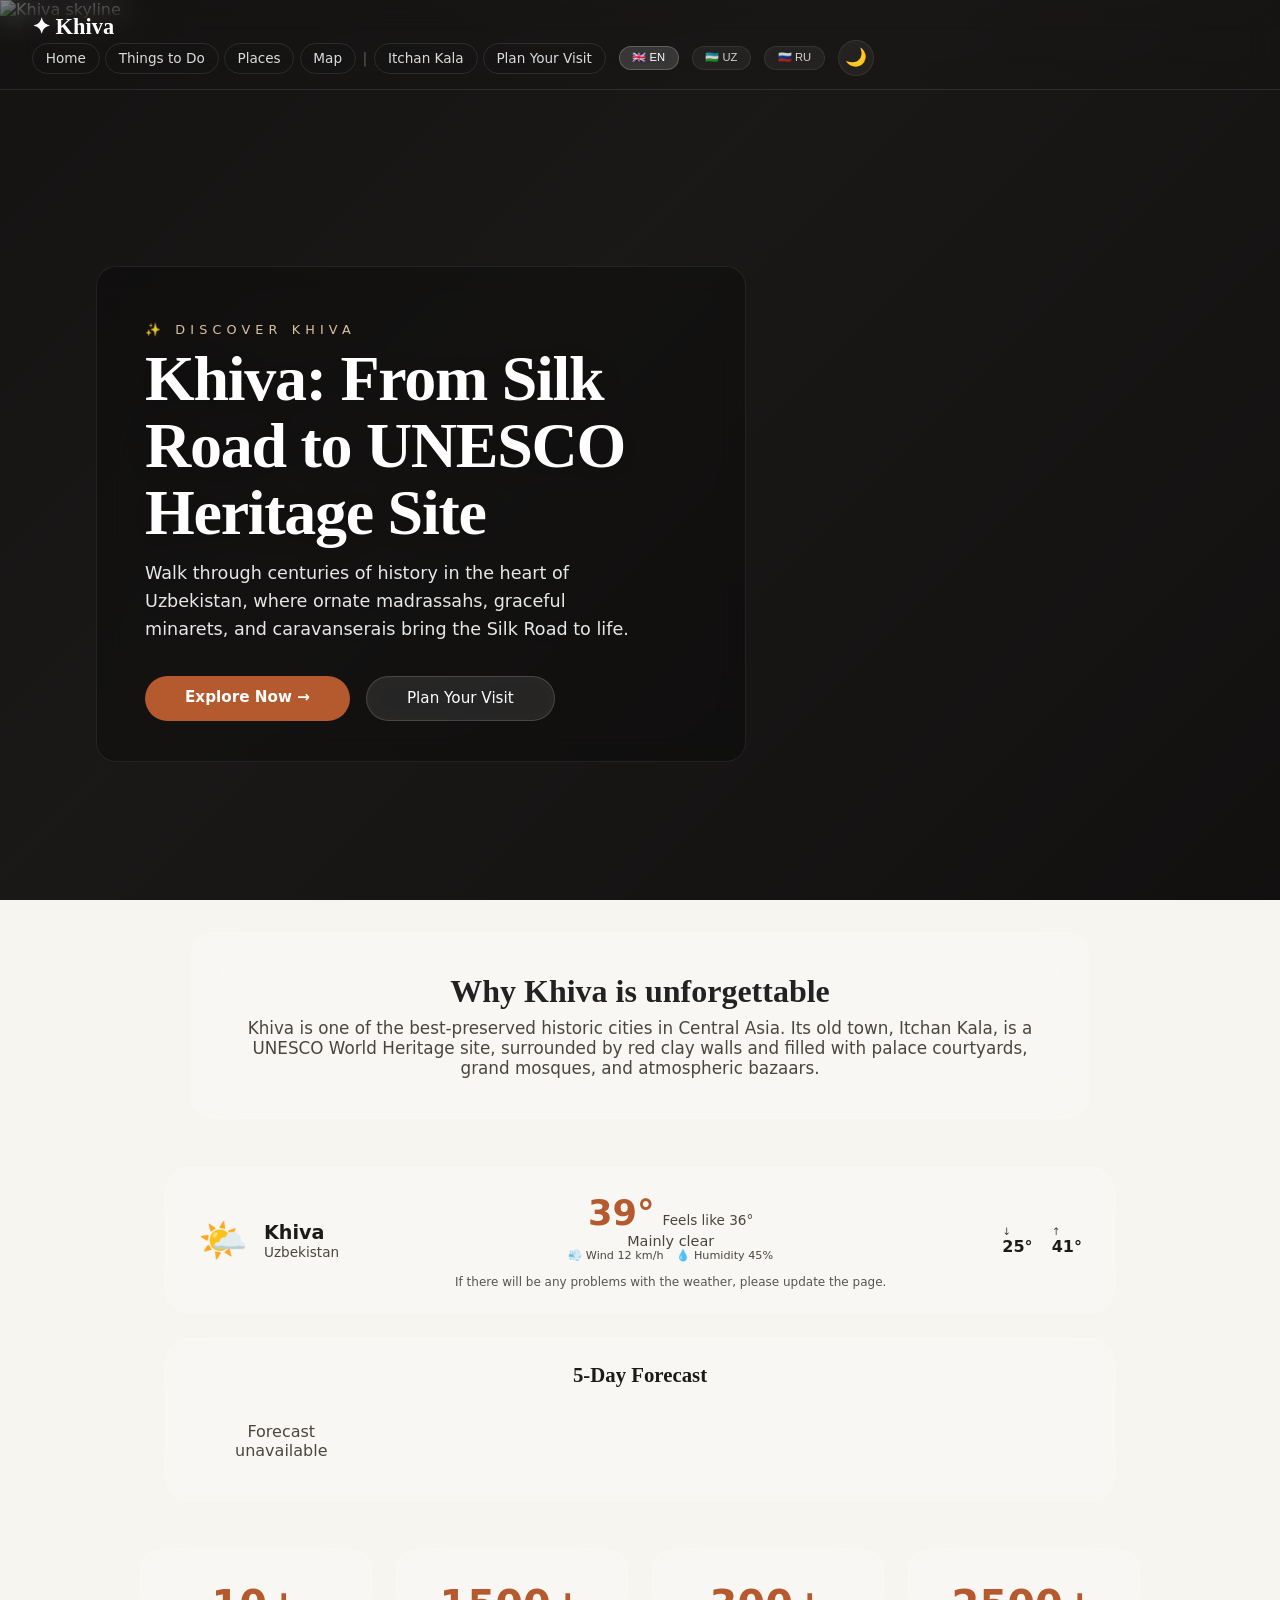
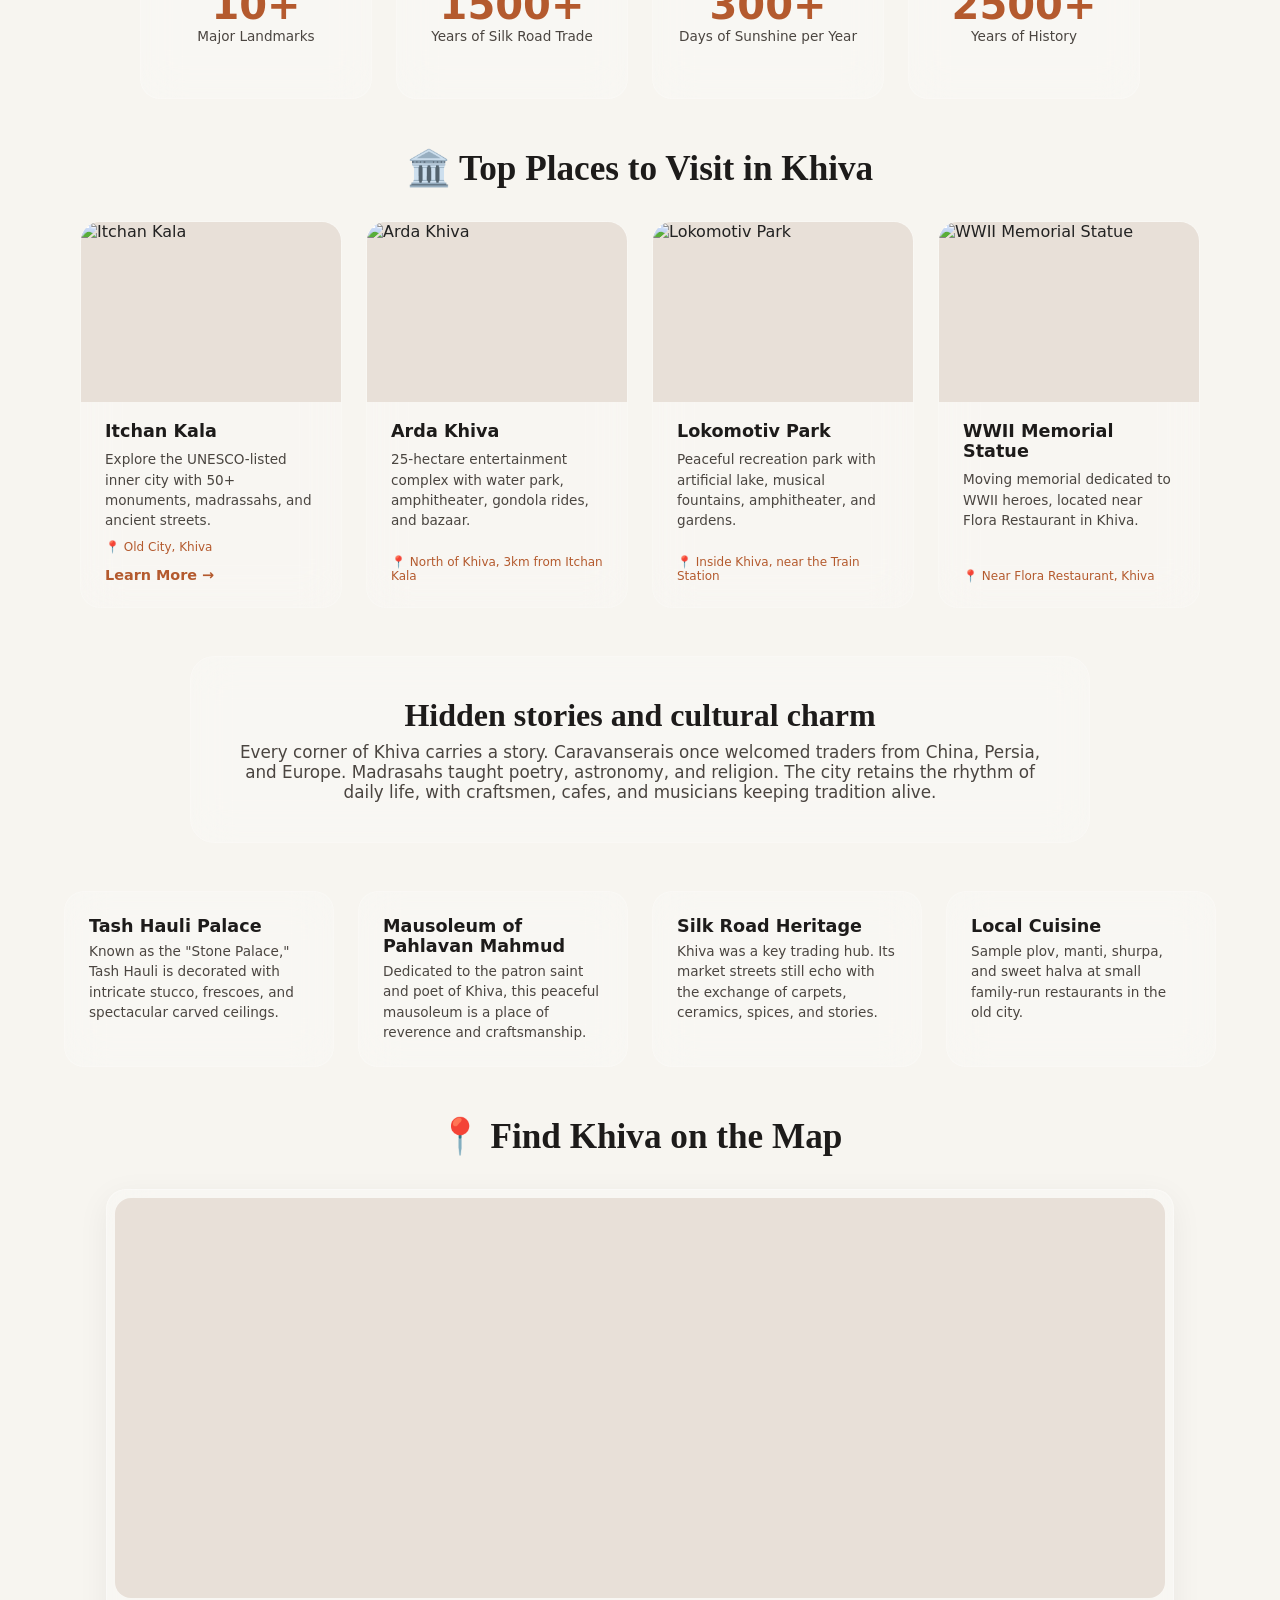
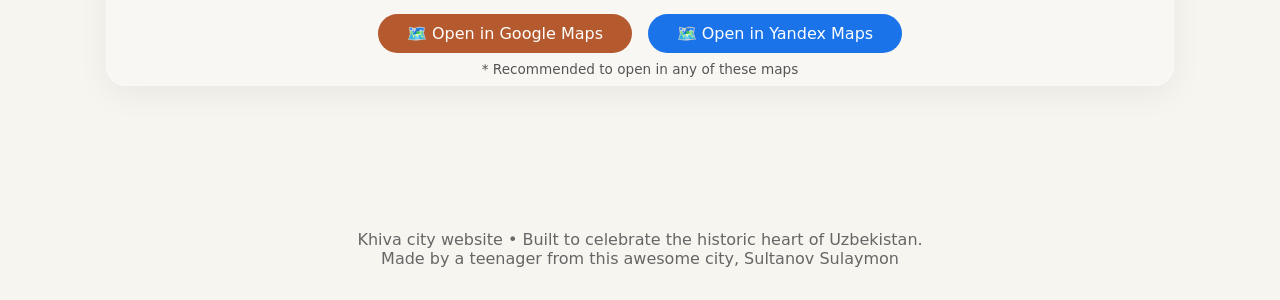
==== commit bcb3df7c: "Add files via upload" ====
--- a/index.html
+++ b/index.html
@@ -3,342 +3,254 @@
 <head>
   <meta charset="UTF-8" />
   <meta name="viewport" content="width=device-width, initial-scale=1.0" />
-  <title>Khiva City | Jewel of the Silk Road</title>
+  <title>Khiva: From Silk Road to UNESCO Heritage Site</title>
   <link rel="stylesheet" href="styles.css" />
-  <script defer src="script.js"></script>
 </head>
 <body>
   <header class="hero" id="home">
-    <nav class="site-nav" aria-label="Primary">
-      <div class="nav-inner">
-        <a class="logo" href="#home">✦ Khiva</a>
-        <div style="display: flex; align-items: center; gap: 1.5rem;">
-          <div class="nav-links">
-  <a href="#home" data-translate="home">Home</a>
-  <a href="#features" data-translate="features">Features</a>
-  <a href="#places" data-translate="places">Places</a>
-  <a href="#around" data-translate="around">Around Khiva</a>
-  <a href="#tips" data-translate="tips">Tips</a>
-  <a href="visit.html" data-translate="visit">Plan Your Visit</a>
-</div>
-
-          <div class="language-switcher" style="display: flex; gap: 0.3rem;">
-            <button class="lang-btn active" data-lang="en" style="background: rgba(255,255,255,0.2); border: 1px solid rgba(255,255,255,0.4); border-radius: 6px; padding: 0.2rem 0.5rem; cursor: pointer; font-size: 0.75rem; transition: all 0.3s ease; color: #1d1b1a; font-weight: 500;">🇬🇧 EN</button>
-            <button class="lang-btn" data-lang="uz" style="background: none; border: 1px solid rgba(255,255,255,0.2); border-radius: 6px; padding: 0.2rem 0.5rem; cursor: pointer; font-size: 0.75rem; transition: all 0.3s ease; color: #4a4540; font-weight: 500;">🇺🇿 UZ</button>
-            <button class="lang-btn" data-lang="ru" style="background: none; border: 1px solid rgba(255,255,255,0.2); border-radius: 6px; padding: 0.2rem 0.5rem; cursor: pointer; font-size: 0.75rem; transition: all 0.3s ease; color: #4a4540; font-weight: 500;">🇷🇺 RU</button>
-          </div>
-          <button class="dark-toggle" id="darkToggle" aria-label="Toggle dark mode">
-            <span class="dark-icon">🌙</span>
-          </button>
-        </div> 
-      </div>
-    </nav>
     
-    <!-- HERO BACKGROUND IMAGE -->
-    <div class="hero-bg-image"></div>
-    <div class="overlay"></div>
-    
-    <div class="hero-content">
-      <p class="eyebrow" id="hero-eyebrow">✨ Discover Khiva</p>
-      <h1 id="hero-title">Khiva: The Walled City of Timeless Wonders</h1>
-      <p id="hero-subtitle">Walk through centuries of history in the heart of Uzbekistan, where ornate madrassahs, graceful minarets, and caravanserais bring the Silk Road to life.</p>
-      <div class="hero-buttons">
-        <a href="#features" class="btn-primary" data-translate="explore">Explore Now →</a>
-        <a href="visit.html" class="btn-secondary" data-translate="visit">Plan Your Visit</a>
-      </div>
-      
-      <!-- SHARE BUTTON -->
-      <div class="hero-actions">
-        <button class="share-btn" onclick="sharePage()" aria-label="Share this page">📤 Share</button>
-      </div>
-    </div>
-  </header>
+  <!-- Navigation -->
+  <nav class="site-nav" aria-label="Primary">
+    <div class="nav-inner">
+      <a class="logo" href="#home">✦ Khiva</a>
+      <div style="display: flex; align-items: center; gap: 0.8rem; flex-wrap: wrap;">
+        <div class="nav-links">
+          <a href="#home" data-translate="home">Home</a>
+          <a href="#things" data-translate="things">Places to visit</a>
+          <a href="#places" data-translate="places">Places</a>
+          <a href="#map" data-translate="map">Map</a>
+          <span class="nav-separator">|</span>
+          <a href="Itchan Kala.html" data-translate="itchanKala">Itchan Kala</a>
+          <a href="visit.html" data-translate="visit">Plan Your Visit</a>
+        </div>
+        <button class="lang-btn active" data-lang="en">🇬🇧 EN</button>
+        <button class="lang-btn" data-lang="uz">🇺🇿 UZ</button>
+        <button class="lang-btn" data-lang="ru">🇷🇺 RU</button>
+        <button class="dark-toggle" id="darkToggle"><span class="dark-icon">🌙</span></button>
+      </div>
+    </div>
+  </nav>
+
+  <!-- HERO BACKGROUND IMAGE -->
+  <div class="hero-bg-image">
+    <img src="images/khiva-hero.png" alt="Khiva skyline" />
+  </div>
+  <div class="overlay"></div>
+
+  <!-- HERO CONTENT -->
+  <div class="hero-content">
+    <p class="eyebrow" id="hero-eyebrow">✨ Discover Khiva</p>
+    <h1 id="hero-title">Khiva: From Silk Road to UNESCO Heritage Site</h1>
+    <p id="hero-subtitle">Walk through centuries of history in the heart of Uzbekistan, where ornate madrassahs, graceful minarets, and caravanserais bring the Silk Road to life.</p>
+    <div class="hero-buttons">
+      <a href="#features" class="btn-primary" data-translate="explore">Explore Now →</a>
+<a href="visit.html" class="btn-secondary" data-translate="visit">Plan Your Visit</a>
+    </div>
+  </div>
+</header>
+
 
   <main>
     <!-- INTRO -->
     <section class="intro section reveal" id="about">
-      <div>
-        <h2 id="intro-title">Why Khiva is unforgettable</h2>
-        <p id="intro-text">Khiva is one of the best-preserved historic cities in Central Asia. Its old town, Itchan Kala, is a UNESCO World Heritage site, surrounded by red clay walls and filled with palace courtyards, grand mosques, and atmospheric bazaars.</p>
-      </div>
-    </section>
-
-    <!-- WEATHER WIDGET - IMPROVED -->
-    <section class="weather-widget" id="weatherWidget">
-      <div class="weather-left">
-        <span id="weather-icon">🌤️</span>
-        <div>
-          <div class="weather-city" id="weather-city">Khiva</div>
-          <div class="weather-country" id="weather-country">Uzbekistan</div>
-        </div>
-      </div>
-      <div class="weather-center">
-        <div class="weather-main">
-          <span id="weather-temp" class="weather-temp">39°</span>
-          <span class="weather-feels-like" id="weather-feels-like">Feels like 36°</span>
-        </div>
-        <div id="weather-desc" class="weather-desc">Mainly clear</div>
-        <div class="weather-extra">
-          <span id="weather-wind">💨 12 km/h →</span>
-          <span id="weather-humidity">💧 45%</span>
-          <span id="weather-pressure">📊 1012 hPa</span>
-        </div>
-      </div>
-      <div class="weather-right">
-        <div>
-          <div class="weather-label">↓</div>
-          <div id="weather-min" class="weather-value">25°</div>
-        </div>
-        <div>
-          <div class="weather-label">↑</div>
-          <div id="weather-max" class="weather-value">41°</div>
-        </div>
-        <div>
-          <div class="weather-label">🌅</div>
-          <div id="weather-sunrise" class="weather-value">05:30</div>
-        </div>
-        <div>
-          <div class="weather-label">🌇</div>
-          <div id="weather-sunset" class="weather-value">20:15</div>
-        </div>
-      </div>
-    </section>
+      <h2 id="intro-title" data-translate="introTitle">Why Khiva is unforgettable</h2>
+      <p id="intro-text" data-translate="introText">Khiva is one of the best-preserved historic cities in Central Asia. Its old town, Itchan Kala, is a UNESCO World Heritage site, surrounded by red clay walls and filled with palace courtyards, grand mosques, and atmospheric bazaars.</p>
+    </section>
+
+   <!-- WEATHER -->
+<section class="weather-widget" id="weatherWidget">
+  <div class="weather-left">
+    <span id="weather-icon">🌤️</span>
+    <div>
+      <div class="weather-city" id="weather-city">Khiva</div>
+      <div class="weather-country" id="weather-country">Uzbekistan</div>
+    </div>
+  </div>
+  <div class="weather-center">
+    <div class="weather-main">
+      <span id="weather-temp" class="weather-temp">--°</span>
+      <span class="weather-feels-like" id="weather-feels-like">
+        <span data-translate="weatherFeelsLike">Feels like</span> <span id="weather-feels-temp">--°</span>
+      </span>
+    </div>
+    <div id="weather-desc" class="weather-desc" data-translate="weatherLoading">Loading...</div>
+    <div class="weather-extra">
+      <span id="weather-wind">💨 <span data-translate="weatherWind">Wind</span> <span id="weather-wind-speed">--</span> <span data-translate="weatherUnit">km/h</span></span>
+      <span id="weather-humidity">💧 <span data-translate="weatherHumidity">Humidity</span> <span id="weather-humidity-value">--%</span></span>
+    </div>
+    <p style="text-align: center; font-size: 0.75rem; color: #555; margin-top: 0.8rem;" data-translate="whenWeatherProblem">If there will be any problems with the weather, please update the page.</p>
+  </div>
+  <div class="weather-right">
+    <div>
+      <div class="weather-label" data-translate="weatherMin">↓</div>
+      <div id="weather-min" class="weather-value">--°</div>
+    </div>
+    <div>
+      <div class="weather-label" data-translate="weatherMax">↑</div>
+      <div id="weather-max" class="weather-value">--°</div>
+    </div>
+  </div>
+</section>
+
+    <!-- 5-DAY WEATHER FORECAST -->
+<section class="forecast-section scroll-reveal">
+  <h3 class="forecast-title" data-translate="forecastTitle">5-Day Forecast</h3>
+  <div class="forecast-grid" id="forecastGrid">
+    <!-- Days will be inserted by JavaScript -->
+  </div>
+</section>
 
     <!-- STATS -->
     <section class="stats-section">
       <div class="stat-card glass-shine stat-hover">
-        <div class="stat-content">
-          <div class="stat-number">50+</div>
-          <div class="stat-label" data-translate="stat1">Historic Monuments</div>
-        </div>
-        <div class="stat-image">
-          <img src="https://picsum.photos/seed/monument/400/300" alt="Historic Monuments" loading="lazy" />
-        </div>
-      </div>
-      <div class="stat-card glass-shine stat-hover">
-        <div class="stat-content">
-          <div class="stat-number">200+</div>
-          <div class="stat-label" data-translate="stat2">Wooden Pillars</div>
-        </div>
-        <div class="stat-image">
-          <img src="https://picsum.photos/seed/pillars/400/300" alt="Wooden Pillars" loading="lazy" />
-        </div>
-      </div>
-      <div class="stat-card glass-shine stat-hover">
-        <div class="stat-content">
-          <div class="stat-number">60+</div>
-          <div class="stat-label" data-translate="stat3">Monuments Inside Walls</div>
-        </div>
-        <div class="stat-image">
-          <img src="https://picsum.photos/seed/walls/400/300" alt="Monuments Inside Walls" loading="lazy" />
-        </div>
-      </div>
-      <div class="stat-card glass-shine stat-hover">
-        <div class="stat-content">
-          <div class="stat-number">1000+</div>
-          <div class="stat-label" data-translate="stat4">Years of History</div>
-        </div>
-        <div class="stat-image">
-          <img src="https://picsum.photos/seed/history/400/300" alt="Years of History" loading="lazy" />
-        </div>
-      </div>
-    </section>
-
-    <!-- KEY FEATURES - Landmarks inside Itchan Kala -->
-    <section class="key-features section" id="features">
-      <h2 class="section-title" id="features-title">✨ Landmarks of Itchan Kala</h2>
-      <div class="features-grid">
+        <div class="stat-content"><div class="stat-number">10+</div><div class="stat-label" data-translate="stat1">Major Landmarks</div></div>
+        <div class="stat-image"><img src="images/majot monuments.png" alt="Monuments" loading="lazy" /></div>
+      </div>
+      <div class="stat-card glass-shine stat-hover">
+        <div class="stat-content"><div class="stat-number">1500+</div><div class="stat-label" data-translate="stat2">Years of Silk Road Trade</div></div>
+        <div class="stat-image"><img src="images/silk road.png" alt="Pillars" loading="lazy" /></div>
+      </div>
+      <div class="stat-card glass-shine stat-hover">
+        <div class="stat-content"><div class="stat-number">300+</div><div class="stat-label" data-translate="stat3">Days of Sunshine per Year</div></div>
+        <div class="stat-image"><img src="images/Days of sunshine'.png" alt="Walls" loading="lazy" /></div>
+      </div>
+      <div class="stat-card glass-shine stat-hover">
+        <div class="stat-content"><div class="stat-number">2500+</div><div class="stat-label" data-translate="stat4">Years of History</div></div>
+        <div class="stat-image"><img src="images/history.png" alt="History" loading="lazy" /></div>
+      </div>
+    </section>
+
+        <!-- TOP PLACES TO VISIT -->
+    <section class="things-section" id="things">
+      <div class="section-title"><h2 data-translate="thingsTitle">🏛️ Top Places to Visit in Khiva</h2></div>
+      <div class="things-grid">
         
-        <div class="feature-card reveal glass-shine feature-hover">
-          <div class="feature-image-wrapper">
-            <div class="feature-placeholder" style="width:100%; height:220px; background: linear-gradient(135deg, #c47b2c, #8b5a2b); display: flex; align-items: center; justify-content: center; font-size: 4rem; color: white; border-radius: 16px 16px 0 0;">
-              🏛️
-            </div>
-            <div class="feature-icon-overlay">🏛️</div>
-          </div>
-          <div class="feature-content">
-            <h3 data-translate="feature1Title">Itchan Kala</h3>
-            <p data-translate="feature1Text">The historic inner city containing more than 50 historic monuments and hundreds of traditional dwellings.</p>
-          </div>
-        </div>
-
-        <div class="feature-card reveal glass-shine feature-hover">
-          <div class="feature-image-wrapper">
-            <div class="feature-placeholder" style="width:100%; height:220px; background: linear-gradient(135deg, #2a9d8f, #1a6b5a); display: flex; align-items: center; justify-content: center; font-size: 4rem; color: white; border-radius: 16px 16px 0 0;">
-              🕌
-            </div>
-            <div class="feature-icon-overlay">🕌</div>
-          </div>
-          <div class="feature-content">
-            <h3 data-translate="feature2Title">Kalta Minor Minaret</h3>
-            <p data-translate="feature2Text">A striking, turquoise-tiled minaret that remains unfinished but stands as one of the most iconic symbols of the city.</p>
-          </div>
-        </div>
-
-        <div class="feature-card reveal glass-shine feature-hover">
-          <div class="feature-image-wrapper">
-            <div class="feature-placeholder" style="width:100%; height:220px; background: linear-gradient(135deg, #e76f51, #b8533a); display: flex; align-items: center; justify-content: center; font-size: 4rem; color: white; border-radius: 16px 16px 0 0;">
-              🌄
-            </div>
-            <div class="feature-icon-overlay">🌄</div>
-          </div>
-          <div class="feature-content">
-            <h3 data-translate="feature3Title">Islam Khodja Complex</h3>
-            <p data-translate="feature3Text">Features the city's tallest minaret, offering panoramic views of the entire oasis for those who climb its narrow steps.</p>
-          </div>
-        </div>
-
-        <div class="feature-card reveal glass-shine feature-hover">
-          <div class="feature-image-wrapper">
-            <div class="feature-placeholder" style="width:100%; height:220px; background: linear-gradient(135deg, #6d597a, #4a3a56); display: flex; align-items: center; justify-content: center; font-size: 4rem; color: white; border-radius: 16px 16px 0 0;">
-              🕊️
-            </div>
-            <div class="feature-icon-overlay">🕊️</div>
-          </div>
-          <div class="feature-content">
-            <h3 data-translate="feature4Title">Juma Mosque</h3>
-            <p data-translate="feature4Text">A unique 10th-century mosque known for its large prayer hall supported by over 200 beautifully carved wooden pillars.</p>
-          </div>
-        </div>
-
-      </div>
-    </section>
+        <!-- Card 1: Itchan Kala -->
+        <div class="things-card reveal glass-shine">
+          <div class="things-image">
+            <img src="images/itchan-kala.png" alt="Itchan Kala" loading="lazy" />
+          </div>
+          <div class="things-content">
+            <h3 data-translate="things1Title">Itchan Kala</h3>
+            <p data-translate="things1Text">Explore the UNESCO-listed inner city with 50+ monuments, madrassahs, and ancient streets.</p>
+            <div class="things-location">📍 <span data-translate="things1Loc">Old City, Khiva</span></div>
+            <a href="Itchan Kala.html" class="things-link" data-translate="learnMore">Learn More →</a>
+          </div>
+        </div>
+
+        <!-- Card 2: Arda Khiva -->
+        <div class="things-card reveal glass-shine">
+          <div class="things-image">
+            <img src="images/arda-khiva.png" alt="Arda Khiva" loading="lazy" />
+          </div>
+          <div class="things-content">
+            <h3 data-translate="things2Title">Arda Khiva</h3>
+            <p data-translate="things2Text">A 25-hectare entertainment complex with water park, amphitheater, gondola rides, and an oriental bazaar.</p>
+            <div class="things-location">📍 <span data-translate="things2Loc">North of Khiva, 3km from Itchan Kala</span></div>
+          </div>
+        </div>
+
+        <!-- Card 3: Lokomotiv Park -->
+        <div class="things-card reveal glass-shine">
+          <div class="things-image">
+            <img src="images/lokomotiv-park.png" alt="Lokomotiv Park" loading="lazy" />
+          </div>
+          <div class="things-content">
+            <h3 data-translate="things3Title">Lokomotiv Park</h3>
+            <p data-translate="things3Text">A peaceful recreation park with an artificial lake, musical fountains, an amphitheater, and beautiful gardens.</p>
+            <div class="things-location">📍 <span data-translate="things3Loc">Inside Khiva, near the Train Station</span></div>
+          </div>
+        </div>
+
+        <!-- Card 4: WWII Memorial Statue -->
+        <div class="things-card reveal glass-shine">
+          <div class="things-image">
+            <img src="images/wwii-statue.png" alt="WWII Memorial Statue" loading="lazy" />
+          </div>
+          <div class="things-content">
+            <h3 data-translate="things4Title">WWII Memorial Statue</h3>
+            <p data-translate="things4Text">A moving memorial dedicated to WWII heroes, located near Flora Restaurant in the heart of Khiva.</p>
+            <div class="things-location">📍 <span data-translate="things4Loc">Near Flora Restaurant, Khiva</span></div>
+          </div>
+        </div>
+
+      </div>
+    </section>
+
+
+ 
 
     <!-- STORY -->
     <section class="story section">
-      <div class="reveal">
-        <h2 id="story-title">Hidden stories and cultural charm</h2>
-        <p id="story-text">Every corner of Khiva carries a story. Caravanserais once welcomed traders from China, Persia, and Europe. Madrasahs taught poetry, astronomy, and religion. The city retains the rhythm of daily life, with craftsmen, cafes, and musicians keeping tradition alive.</p>
-      </div>
-    </section>
-
-    <!-- AROUND KHIVA SECTION (NEW) -->
-    <section class="around-khiva section" id="around">
-      <h2 class="section-title" data-translate="aroundTitle">📍 Around Khiva</h2>
-      <div class="around-grid">
-        
-        <div class="around-card reveal glass-shine">
-          <div class="around-image" style="background: linear-gradient(135deg, #c47b2c, #8b5a2b); display: flex; align-items: center; justify-content: center; font-size: 3rem; color: white; height: 180px; border-radius: 16px 16px 0 0;">
-            🏜️
-          </div>
-          <div class="around-content">
-            <h3 data-translate="around1Title">Desert Safari</h3>
-            <p data-translate="around1Text">Experience the vast Kyzylkum Desert with camel rides and stunning sunset views just outside Khiva.</p>
-            <div class="around-location">📍 <span data-translate="around1Loc">Kyzylkum Desert, 30km from Khiva</span></div>
-          </div>
-        </div>
-
-        <div class="around-card reveal glass-shine">
-          <div class="around-image" style="background: linear-gradient(135deg, #2a9d8f, #1a6b5a); display: flex; align-items: center; justify-content: center; font-size: 3rem; color: white; height: 180px; border-radius: 16px 16px 0 0;">
-            🏰
-          </div>
-          <div class="around-content">
-            <h3 data-translate="around2Title">Ancient Fortresses</h3>
-            <p data-translate="around2Text">Visit the ruins of Toprak-Kala and Ayaz-Kala, ancient fortresses that once guarded the Silk Road.</p>
-            <div class="around-location">📍 <span data-translate="around2Loc">Toprak-Kala, 60km from Khiva</span></div>
-          </div>
-        </div>
-
-        <div class="around-card reveal glass-shine">
-          <div class="around-image" style="background: linear-gradient(135deg, #e76f51, #b8533a); display: flex; align-items: center; justify-content: center; font-size: 3rem; color: white; height: 180px; border-radius: 16px 16px 0 0;">
-            🏛️
-          </div>
-          <div class="around-content">
-            <h3 data-translate="around3Title">Nuratau Mountains</h3>
-            <p data-translate="around3Text">Discover the scenic mountain range with ancient petroglyphs, hiking trails, and traditional villages.</p>
-            <div class="around-location">📍 <span data-translate="around3Loc">Nuratau Mountains, 200km from Khiva</span></div>
-          </div>
-        </div>
-
-        <div class="around-card reveal glass-shine">
-          <div class="around-image" style="background: linear-gradient(135deg, #6d597a, #4a3a56); display: flex; align-items: center; justify-content: center; font-size: 3rem; color: white; height: 180px; border-radius: 16px 16px 0 0;">
-            🧵
-          </div>
-          <div class="around-content">
-            <h3 data-translate="around4Title">Silk Carpet Workshop</h3>
-            <p data-translate="around4Text">Visit a traditional carpet workshop in the village of Bogot, where silk carpets are woven by hand.</p>
-            <div class="around-location">📍 <span data-translate="around4Loc">Bogot Village, 20km from Khiva</span></div>
-          </div>
-        </div>
-
-      </div>
-    </section>
-
-    <!-- MAP SECTION (NEW) -->
-    <section class="map-section section reveal" id="map">
-      <h2 class="section-title" data-translate="mapTitle">🗺️ Find Khiva on the Map</h2>
+  <h2 id="story-title" data-translate="storyTitle">Hidden stories and cultural charm</h2>
+  <p id="story-text" data-translate="storyText">Every corner of Khiva carries a story. Caravanserais once welcomed traders from China, Persia, and Europe. Madrasahs taught poetry, astronomy, and religion. The city retains the rhythm of daily life, with craftsmen, cafes, and musicians keeping tradition alive.</p>
+</section>
+
+
+    <!-- PLACES -->
+    <section class="places section" id="places">
+      <article class="reveal">
+        <h3 data-translate="place1Title">Tash Hauli Palace</h3>
+        <p data-translate="place1Text">Known as the "Stone Palace," Tash Hauli is decorated with intricate stucco, frescoes, and spectacular carved ceilings.</p>
+      </article>
+      <article class="reveal">
+        <h3 data-translate="place2Title">Mausoleum of Pahlavan Mahmud</h3>
+        <p data-translate="place2Text">Dedicated to the patron saint and poet of Khiva, this peaceful mausoleum is a place of reverence and craftsmanship.</p>
+      </article>
+      <article class="reveal">
+        <h3 data-translate="place3Title">Silk Road Heritage</h3>
+        <p data-translate="place3Text">Khiva was a key trading hub. Its market streets still echo with the exchange of carpets, ceramics, spices, and stories.</p>
+      </article>
+      <article class="reveal">
+        <h3 data-translate="place4Title">Local Cuisine</h3>
+        <p data-translate="place4Text">Sample plov, manti, shurpa, and sweet halva at small family-run restaurants in the old city.</p>
+      </article>
+    </section>
+
+    <!-- ===== INTERACTIVE MAP ===== -->
+    <section class="map-section section" id="map">
+      <h2 class="section-title" data-translate="mapTitle">📍 Find Khiva on the Map</h2>
       <div class="map-container glass-shine">
         <iframe 
-          src="https://www.google.com/maps/embed?pb=!1m18!1m12!1m3!1d765.9!2d60.3593!3d41.3775!2m3!1f0!2f0!3f0!3m2!1i1024!2i768!4f13.1!3m3!1m2!1s0x41f8f4c0c0c0c0c0%3A0x0!2zNDHCsDIyJzM5LjAiTiA2MMKwMjEnMzMuMCJF!5e0!3m2!1sen!2s!4v1620000000000" 
+          src="https://www.google.com/maps/embed?pb=!1m18!1m12!1m3!1d3062.8!2d60.3593!3d41.3775!2m3!1f0!2f0!3f0!3m2!1i1024!2i768!4f13.1!3m3!1m2!1s0x41f8f4c0c0c0c0c0%3A0x0!2zNDHCsDIyJzM5LjAiTiA2MMKwMjEnMzMuMCJF!5e0!3m2!1sen!2s!4v1620000000000" 
           width="100%" 
           height="400" 
-          style="border:0; border-radius: 16px;" 
+          style="border:0; border-radius: 16px; background: #e8e0d8;" 
           allowfullscreen="" 
-          loading="lazy">
+          loading="lazy"
+          title="Khiva map">
         </iframe>
-      </div>
-    </section>
-
-    <section class="grid places section" id="places">
-      <article class="reveal">
-        <h3 data-translate="place1Title">Tash Hauli Palace</h3>
-        <p data-translate="place1Text">Known as the "Stone Palace," Tash Hauli is decorated with intricate stucco, frescoes, and spectacular carved ceilings.</p>
-      </article>
-      <article class="reveal">
-        <h3 data-translate="place2Title">Mausoleum of Pahlavan Mahmud</h3>
-        <p data-translate="place2Text">Dedicated to the patron saint and poet of Khiva, this peaceful mausoleum is a place of reverence and craftsmanship.</p>
-      </article>
-      <article class="reveal">
-        <h3 data-translate="place3Title">Silk Road Heritage</h3>
-        <p data-translate="place3Text">Khiva was a key trading hub. Its market streets still echo with the exchange of carpets, ceramics, spices, and stories.</p>
-      </article>
-      <article class="reveal">
-        <h3 data-translate="place4Title">Local Cuisine</h3>
-        <p data-translate="place4Text">Sample plov, manti, shurpa, and sweet halva at small family-run restaurants in the old city.</p>
-      </article>
-    </section>
-
-    <section class="info-panel section reveal glass-shine" id="tips">
-      <div>
-        <h2 id="tips-title">📍 Find Itchan Kala</h2>
-        <p class="info-text" id="tips-text">The West Gate (Ota Darvoza) is the main entrance to the historic inner city.</p>
-        <div class="map-buttons">
-          <a href="https://maps.app.goo.gl/1JhWpeUK3Cczdgig8" target="_blank" rel="noopener noreferrer" class="map-btn google" data-translate="googleMaps">🗺️ Google Maps</a>
-          <a href="https://yandex.uz/maps/-/CTAXVXMJ" target="_blank" rel="noopener noreferrer" class="map-btn yandex" data-translate="yandexMaps">🗺️ Yandex Maps</a>
-        </div>
-        <h2 class="tips-title" id="tips-subtitle">Quick tips for visitors</h2>
-        <ul>
-          <li data-translate="tip1">Best time to visit: spring and autumn, when the weather is mild.</li>
-          <li data-translate="tip2">Carry cash for small shops and tea houses inside Itchan Kala.</li>
-          <li data-translate="tip3">Climb the minarets for sweeping views of the ancient city.</li>
-          <li data-translate="tip4">Leave time to explore at dusk, when the lights highlight the carved facades.</li>
-        </ul>
-      </div>
-    </section>
+        <div style="text-align: center; margin-top: 1rem;">
+          <div style="display: flex; gap: 1rem; justify-content: center; flex-wrap: wrap; margin-bottom: 0.5rem;">
+            <a href="https://www.google.com/maps/place/Khiva,+Uzbekistan/@41.3775,60.3593,13z/" 
+   target="_blank" 
+   rel="noopener noreferrer"
+   class="map-btn google"
+   data-translate="googleMaps">
+  🗺️ Open in Google Maps
+</a>
+<a href="https://yandex.uz/maps/-/CTUs7R1L" 
+   target="_blank" 
+   rel="noopener noreferrer"
+   class="map-btn yandex"
+   data-translate="yandexMaps">
+  🗺️ Open in Yandex Maps
+</a>
+            
+          </div>
+          <p style="font-size: 0.85rem; color: #555; margin: 0;" data-translate="mapRecommend">* Recommended to open in any of these maps</p>
+        </div>
+      </div>
+       </section>
   </main>
 
   <footer>
-    <p id="footer-text">Khiva city website • Built to celebrate the historic heart of Uzbekistan.</p>
+    <p id="footer-text" data-translate="footer">Khiva city website • Built to celebrate the historic heart of Uzbekistan.</p>
+    <p id="footer-text2" data-translate="footertext">Made by a teenager from this awesome city, Sultanov Sulaymon</p>
   </footer>
 
   <a href="#home" class="back-to-top" aria-label="Back to top">↑</a>
 
-  <script>
-    function sharePage() {
-      if (navigator.share) {
-        navigator.share({
-          title: 'Khiva - Jewel of the Silk Road',
-          text: 'Discover the ancient city of Khiva, Uzbekistan!',
-          url: window.location.href
-        }).catch(() => {});
-      } else {
-        navigator.clipboard.writeText(window.location.href).then(() => {
-          alert('Link copied to clipboard! Share it with your friends.');
-        }).catch(() => {
-          alert('Share this page: ' + window.location.href);
-        });
-      }
-    }
-  </script>
+  <script src="script.js"></script>
 </body>
-</html>
+</html>
--- a/styles.css
+++ b/styles.css
@@ -1,20 +1,25 @@
-:root {
-  color-scheme: light;
-  font-family: Inter, system-ui, -apple-system, BlinkMacSystemFont, "Segoe UI", sans-serif;
-  --headline-font: "Playfair Display", Georgia, serif;
+/* ===== SMOOTH SCROLL ===== */
+html {
+  scroll-behavior: smooth;
+}
+
+/* ===== RESET & BASE ===== */
+* {
+  margin: 0;
+  padding: 0;
+  box-sizing: border-box;
+}
+
+body {
+  font-family: 'Inter', system-ui, -apple-system, sans-serif;
   background: #f7f5f0;
   color: #222;
-}
-
-* {
-  box-sizing: border-box;
-}
-
-body {
-  margin: 0;
-  line-height: 1.6;
-  background: radial-gradient(circle at top, rgba(255, 245, 230, 0.9), #f7f5f0 45%);
-  transition: background 0.3s ease, color 0.3s ease;
+  transition: background 0.3s, color 0.3s;
+}
+
+body.dark-mode {
+  background: #121212;
+  color: #f0ece6;
 }
 
 /* ===== NAVIGATION ===== */
@@ -24,398 +29,514 @@
   left: 0;
   right: 0;
   z-index: 1000;
-  padding: 1rem 2rem;
-  background: rgba(255, 255, 255, 0.15);
-  backdrop-filter: blur(20px) saturate(180%);
-  -webkit-backdrop-filter: blur(20px) saturate(180%);
-  border-bottom: 1px solid rgba(255, 255, 255, 0.2);
-  transition: background 0.3s ease;
-}
-
-.nav-inner {
-  max-width: 1200px;
-  margin: 0 auto;
-  display: flex;
-  justify-content: space-between;
-  align-items: center;
+  padding: 0.8rem 2rem;
+  background: rgba(16, 15, 15, 0.08);
+  backdrop-filter: blur(16px);
+  -webkit-backdrop-filter: blur(16px);
+  border-bottom: 1px solid rgba(255, 255, 255, 0.1);
+  transition: background 0.3s;
+}
+
+.nav-links a {
+  color: rgba(255, 255, 255, 0.85);
+  text-decoration: none;
+  font-size: 0.85rem;
+  font-weight: 500;
+  transition: color 0.3s;
+  padding: 0.4rem 0.8rem;
+  border-radius: 60px;
+  background: rgba(27, 25, 25, 0.12);
+  backdrop-filter: blur(8px);
+  -webkit-backdrop-filter: blur(8px);
+  border: 1px solid rgba(255, 255, 255, 0.10);
+}
+
+.nav-links a:hover {
+  color: #ffffff;
+  background: rgba(27, 25, 25, 0.22);
+  border-color: rgba(255, 255, 255, 0.18);
+}
+
+body.dark-mode .nav-links a {
+  color: rgba(255, 255, 255, 0.7);
+  background: rgba(255, 255, 255, 0.08);
+}
+
+body.dark-mode .nav-links a:hover {
+  color: #ffffff;
+  background: rgba(255, 255, 255, 0.1);
 }
 
 .logo {
   font-family: 'Playfair Display', serif;
-  font-size: 1.5rem;
+  font-size: 1.4rem;
   font-weight: 700;
-  color: #1d1b1a;
+  color: white;
   text-decoration: none;
-  transition: color 0.3s ease;
-}
-
-.nav-links {
-  display: flex;
-  gap: 2rem;
-}
-
-.nav-links a {
-  color: #4a4540;
-  text-decoration: none;
+  text-shadow: 0 2px 20px rgba(0, 0, 0, 0.2);
+}
+
+body.dark-mode .logo {
+  color: #f0ece6;
+}
+
+.lang-btn {
+  background: rgba(255, 255, 255, 0.06);
+  backdrop-filter: blur(8px);
+  -webkit-backdrop-filter: blur(8px);
+  border: 1px solid rgba(255, 255, 255, 0.08);
+  border-radius: 60px;
+  padding: 0.3rem 0.8rem;
+  cursor: pointer;
+  font-size: 0.7rem;
+  transition: all 0.3s;
+  color: rgba(255, 255, 255, 0.8);
   font-weight: 500;
-  font-size: 0.9rem;
-  transition: color 0.3s ease;
-}
-
-.nav-links a:hover {
-  color: #b45a2e;
+}
+
+.lang-btn:hover {
+  background: rgba(255, 255, 255, 0.15);
+  color: white;
+}
+
+.lang-btn.active {
+  background: rgba(255, 255, 255, 0.15);
+  border-color: rgba(255, 255, 255, 0.2);
+  color: white;
+}
+
+body.dark-mode .lang-btn {
+  color: rgba(255, 255, 255, 0.6);
+  border-color: rgba(255, 255, 255, 0.05);
+  background: rgba(255, 255, 255, 0.03);
+}
+
+body.dark-mode .lang-btn.active {
+  background: rgba(255, 255, 255, 0.1);
+  border-color: rgba(255, 255, 255, 0.15);
+  color: white;
 }
 
 .dark-toggle {
+  background: rgba(255, 255, 255, 0.06);
+  backdrop-filter: blur(8px);
+  -webkit-backdrop-filter: blur(8px);
+  border: 1px solid rgba(255, 255, 255, 0.08);
+  border-radius: 50%;
+  width: 36px;
+  height: 36px;
+  cursor: pointer;
+  font-size: 1.1rem;
+  transition: all 0.3s;
+  color: white;
+}
+
+.dark-toggle:hover {
   background: rgba(255, 255, 255, 0.15);
-  backdrop-filter: blur(10px);
-  -webkit-backdrop-filter: blur(10px);
-  border: 1px solid rgba(255, 255, 255, 0.2);
-  border-radius: 50%;
-  width: 40px;
-  height: 40px;
-  display: flex;
-  align-items: center;
-  justify-content: center;
-  cursor: pointer;
-  font-size: 1.2rem;
-  transition: all 0.3s ease;
-  color: #1d1b1a;
-  margin-left: 0.5rem;
-}
-
-.dark-toggle:hover {
-  transform: rotate(20deg) scale(1.05);
-  background: rgba(255, 255, 255, 0.25);
-}
-
-.lang-btn {
-  background: none;
-  border: 1px solid rgba(255, 255, 255, 0.2);
-  border-radius: 6px;
-  padding: 0.2rem 0.5rem;
-  cursor: pointer;
-  font-size: 0.75rem;
-  transition: all 0.3s ease;
-  color: #4a4540;
-  font-weight: 500;
-}
-
-.lang-btn:hover {
+  transform: rotate(20deg);
+}
+
+body.dark-mode .dark-toggle {
+  background: rgba(255, 255, 255, 0.03);
+  border-color: rgba(255, 255, 255, 0.05);
+  color: rgba(255, 255, 255, 0.6);
+}
+
+body.dark-mode .dark-toggle:hover {
   background: rgba(255, 255, 255, 0.1);
-  transform: translateY(-1px);
-}
-
-.lang-btn.active {
-  background: rgba(255, 255, 255, 0.2);
-  border-color: rgba(255, 255, 255, 0.4);
+  color: white;
 }
 
 /* ===== HERO ===== */
-header.hero {
+.hero {
   position: relative;
   min-height: 100vh;
   display: flex;
   align-items: center;
-  justify-content: center;
-  padding: 2rem;
+  justify-content: flex-start;
+  padding: 120px 2rem 2rem;
   color: white;
   overflow: hidden;
 }
 
+/* ===== HERO BACKGROUND IMAGE ===== */
 .hero-bg-image {
   position: absolute;
   inset: 0;
-  background: 
-    linear-gradient(135deg, rgba(0,0,0,0.4) 0%, rgba(0,0,0,0.2) 100%),
-    url('https://images.unsplash.com/photo-1582300993949-3ac2b4dc9f03?w=1200&q=80') center/cover no-repeat;
-  background-size: cover;
-  background-position: center;
   z-index: 0;
-  animation: heroZoom 20s ease-in-out infinite alternate;
-}
-
-@keyframes heroZoom {
-  0% { transform: scale(1); }
-  100% { transform: scale(1.05); }
-}
-
+  overflow: hidden;
+  background: #1d1b1a;
+}
+
+.hero-bg-image img {
+  width: 100%;
+  height: 100%;
+  object-fit: cover;  /* ← Changed from 'contain' to 'cover' */
+  object-position: center;
+  display: block;
+}
+
+/* ===== OVERLAY ===== */
 .overlay {
   position: absolute;
   inset: 0;
-  background: linear-gradient(180deg, rgba(0,0,0,0.2), rgba(0,0,0,0.6));
+  background: linear-gradient(
+    135deg,
+    rgba(0, 0, 0, 0.3) 0%,
+    rgba(0, 0, 0, 0.1) 40%,
+    rgba(0, 0, 0, 0.4) 100%
+  );
   z-index: 1;
 }
 
+/* ===== HERO CONTENT ===== */
 .hero-content {
   position: relative;
-  max-width: 820px;
-  text-align: center;
+  max-width: 650px;
+  text-align: left;
   z-index: 2;
+  padding: 2.5rem 3rem;
+  margin-top: 40px;
+  margin-left: 4rem;
   background: rgba(0, 0, 0, 0.25);
-  backdrop-filter: blur(12px) saturate(150%);
-  -webkit-backdrop-filter: blur(12px) saturate(150%);
-  border: 1px solid rgba(255, 255, 255, 0.15);
-  border-radius: 32px;
-  padding: 3rem 4rem;
-  box-shadow: 0 16px 64px rgba(0, 0, 0, 0.3), inset 0 1px 0 rgba(255, 255, 255, 0.2);
-}
-
-.eyebrow {
+  backdrop-filter: blur(12px);
+  -webkit-backdrop-filter: blur(12px);
+  border-radius: 20px;
+  border: 1px solid rgba(255, 255, 255, 0.08);
+}
+
+.hero-content .eyebrow {
+  font-size: 0.8rem;
+  letter-spacing: 0.4em;
   text-transform: uppercase;
-  letter-spacing: 0.35em;
-  font-size: 0.8rem;
-  opacity: 0.85;
-  margin-bottom: 1rem;
-}
-
-.hero h1 {
-  margin: 0;
-  font-size: clamp(2.8rem, 8vw, 4.8rem);
-  line-height: 1.02;
-  font-family: var(--headline-font);
-  font-weight: 600;
+  font-weight: 500;
+  color: #f0d5b0;
+  margin-bottom: 0.3rem;
+  opacity: 0.9;
+}
+
+.hero-content h1 {
+  font-family: 'Playfair Display', serif;
+  font-size: 4rem;
+  font-weight: 700;
+  line-height: 1.05;
+  margin: 0.3rem 0;
+  color: white;
   letter-spacing: -0.02em;
-  text-shadow: 0 4px 40px rgba(0, 0, 0, 0.3);
-}
-
-.hero p {
-  max-width: 36rem;
-  margin: 1.5rem auto 0;
-  font-size: 1.05rem;
+  text-shadow: 0 4px 30px rgba(0, 0, 0, 0.3);
+}
+
+.hero-content h1 br {
+  display: none;
+}
+
+.hero-content p {
+  font-size: 1.1rem;
+  line-height: 1.6;
+  color: rgba(255, 255, 255, 0.9);
+  max-width: 500px;
+  margin: 0.8rem 0 0;
+  text-shadow: 0 2px 20px rgba(0, 0, 0, 0.2);
 }
 
 .hero-buttons {
   margin-top: 2rem;
   display: flex;
   gap: 1rem;
-  justify-content: center;
+  justify-content: flex-start;
   flex-wrap: wrap;
 }
 
-.hero-actions {
-  margin-top: 1.5rem;
-  display: flex;
-  justify-content: center;
-}
-
-.share-btn {
-  background: rgba(255,255,255,0.15);
-  backdrop-filter: blur(10px);
-  border: 1px solid rgba(255,255,255,0.2);
-  border-radius: 60px;
-  padding: 0.6rem 1.5rem;
-  color: white;
-  font-size: 0.9rem;
-  cursor: pointer;
-  transition: all 0.3s ease;
-}
-
-.share-btn:hover {
-  background: rgba(255,255,255,0.25);
-  transform: translateY(-2px);
-}
-
 .btn-primary {
-  display: inline-block;
   background: #b45a2e;
   color: white;
   padding: 0.8rem 2.5rem;
   border-radius: 60px;
   text-decoration: none;
   font-weight: 600;
+  font-size: 0.95rem;
   transition: all 0.3s ease;
-  box-shadow: 0 4px 20px rgba(180, 90, 46, 0.4);
+  border: none;
+  cursor: pointer;
 }
 
 .btn-primary:hover {
-  transform: translateY(-2px);
-  box-shadow: 0 8px 30px rgba(180, 90, 46, 0.5);
+  transform: translateY(-3px);
+  box-shadow: 0 10px 30px rgba(180, 90, 46, 0.4);
 }
 
 .btn-secondary {
-  display: inline-block;
-  background: rgba(255,255,255,0.15);
+  background: rgba(255, 255, 255, 0.1);
   backdrop-filter: blur(10px);
+  -webkit-backdrop-filter: blur(10px);
   color: white;
   padding: 0.8rem 2.5rem;
   border-radius: 60px;
   text-decoration: none;
   font-weight: 500;
-  border: 1px solid rgba(255,255,255,0.2);
+  font-size: 0.95rem;
+  border: 1px solid rgba(255, 255, 255, 0.15);
   transition: all 0.3s ease;
+  cursor: pointer;
 }
 
 .btn-secondary:hover {
-  background: rgba(255,255,255,0.25);
-  transform: translateY(-2px);
-}
+  transform: translateY(-3px);
+  background: rgba(255, 255, 255, 0.2);
+}
+
+/* ===== RESPONSIVE ===== */
+@media (max-width: 768px) {
+  .hero {
+    justify-content: center;
+    padding: 100px 1.5rem 2rem;
+  }
+  .hero-content {
+    text-align: center;
+    padding: 1.5rem;
+    margin-top: 20px;
+  }
+  .hero-content h1 {
+    font-size: 3rem;
+  }
+  .hero-content p {
+    font-size: 1rem;
+    margin: 0.8rem auto 0;
+    max-width: 100%;
+  }
+  .hero-buttons {
+    justify-content: center;
+  }
+  .btn-primary,
+  .btn-secondary {
+    width: 100%;
+    max-width: 280px;
+    text-align: center;
+  }
+  .hero-content h1 br {
+    display: block;
+  }
+}
+
+@media (max-width: 480px) {
+  .hero {
+    padding: 80px 1rem 1.5rem;
+  }
+  .hero-content h1 {
+    font-size: 2.2rem;
+  }
+  .hero-content p {
+    font-size: 0.9rem;
+  }
+  .hero-content {
+    padding: 1rem;
+  }
+}
+
+/* ===== DARK MODE ===== */
+body.dark-mode .hero-bg-image {
+  opacity: 0.8;
+}
+
+body.dark-mode .overlay {
+  background: linear-gradient(
+    135deg,
+    rgba(0, 0, 0, 0.8) 0%,
+    rgba(0, 0, 0, 0.5) 50%,
+    rgba(0, 0, 0, 0.7) 100%
+  );
+}
+
 
 /* ===== MAIN ===== */
 main {
-  padding: 3rem 1.5rem 4rem;
-}
-
-.intro,
-.story,
-.info-panel {
-  max-width: 950px;
-  margin: 0 auto 2.5rem;
-  padding: 2rem;
+  max-width: 1200px;
+  margin: 0 auto;
+  padding: 2rem 1.5rem 4rem;
+}
+
+.section {
+  margin-bottom: 3rem;
+}
+
+/* ===== INTRO ===== */
+.intro {
   background: rgba(255, 255, 255, 0.2);
-  backdrop-filter: blur(24px) saturate(180%);
-  -webkit-backdrop-filter: blur(24px) saturate(180%);
-  border: 1px solid rgba(255, 255, 255, 0.3);
+  backdrop-filter: blur(20px);
+  border: 1px solid rgba(255, 255, 255, 0.2);
   border-radius: 24px;
-  box-shadow: 0 8px 32px rgba(0, 0, 0, 0.06), inset 0 1px 0 rgba(255, 255, 255, 0.5);
-}
-
-.intro h2,
-.story h2,
-.info-panel h2 {
-  margin-top: 0;
+  padding: 2.5rem;
+  text-align: center;
+  max-width: 900px;
+  margin: 0 auto 3rem;
+}
+body.dark-mode .intro {
+  background: rgba(40, 40, 40, 0.6);
+  border-color: rgba(255, 255, 255, 0.05);
+}
+.intro h2 {
+  font-family: 'Playfair Display', serif;
   font-size: 2rem;
 }
-
-.intro p,
-.story p {
-  margin: 1rem 0 0;
-  color: #444;
-}
-
-/* ===== WEATHER WIDGET ===== */
+body.dark-mode .intro h2 {
+  color: #f0ece6;
+}
+.intro p {
+  color: #4a4540;
+  margin-top: 0.5rem;
+  font-size: 1.05rem;
+}
+body.dark-mode .intro p {
+  color: #c4c0ba;
+}
+
+/* ===== WEATHER ===== */
 .weather-widget {
-  max-width: 950px;
-  margin: 0 auto 2.5rem;
+  background: rgba(255, 255, 255, 0.2);
+  backdrop-filter: blur(20px);
+  border: 1px solid rgba(255, 255, 255, 0.2);
+  border-radius: 24px;
   padding: 1.5rem 2rem;
-  background: rgba(255, 255, 255, 0.2);
-  backdrop-filter: blur(24px) saturate(180%);
-  -webkit-backdrop-filter: blur(24px) saturate(180%);
-  border: 1px solid rgba(255, 255, 255, 0.3);
-  border-radius: 24px;
-  box-shadow: 0 8px 32px rgba(0, 0, 0, 0.06), inset 0 1px 0 rgba(255, 255, 255, 0.5);
   display: flex;
   justify-content: space-between;
   align-items: center;
   flex-wrap: wrap;
   gap: 1rem;
-  transition: all 0.3s ease;
-}
-
+  max-width: 950px;
+  margin: 0 auto 3rem;
+}
+body.dark-mode .weather-widget {
+  background: rgba(40, 40, 40, 0.6);
+  border-color: rgba(255, 255, 255, 0.05);
+}
 .weather-left {
   display: flex;
   align-items: center;
   gap: 1rem;
 }
-
 #weather-icon {
   font-size: 2.5rem;
 }
-
 .weather-city {
   font-weight: 600;
   font-size: 1.2rem;
   color: #1d1b1a;
 }
-
+body.dark-mode .weather-city {
+  color: #f0ece6;
+}
 .weather-country {
   color: #4a4540;
-  font-size: 0.9rem;
-}
-
+  font-size: 0.85rem;
+}
+body.dark-mode .weather-country {
+  color: #c4c0ba;
+}
 .weather-center {
   text-align: center;
 }
-
 .weather-main {
   display: flex;
   align-items: baseline;
   gap: 0.5rem;
   justify-content: center;
 }
-
 .weather-temp {
   font-size: 2.2rem;
   font-weight: 700;
   color: #b45a2e;
 }
-
+body.dark-mode .weather-temp {
+  color: #d48c6a;
+}
 .weather-feels-like {
   font-size: 0.85rem;
   color: #4a4540;
 }
-
+body.dark-mode .weather-feels-like {
+  color: #c4c0ba;
+}
 .weather-desc {
   color: #4a4540;
   font-size: 0.9rem;
-  margin-top: 0.2rem;
-}
-
+}
+body.dark-mode .weather-desc {
+  color: #c4c0ba;
+}
 .weather-extra {
   font-size: 0.7rem;
   color: #4a4540;
-  margin-top: 0.2rem;
   display: flex;
   gap: 0.8rem;
   justify-content: center;
   flex-wrap: wrap;
 }
-
+body.dark-mode .weather-extra {
+  color: #c4c0ba;
+}
 .weather-right {
   display: flex;
-  gap: 1.5rem;
-}
-
+  gap: 1.2rem;
+}
 .weather-label {
-  color: #4a4540;
-  font-size: 0.7rem;
-}
-
+  font-size: 0.65rem;
+  color: #4a4540;
+}
+body.dark-mode .weather-label {
+  color: #c4c0ba;
+}
 .weather-value {
   font-weight: 600;
   color: #1d1b1a;
 }
+body.dark-mode .weather-value {
+  color: #f0ece6;
+}
 
 /* ===== STATS ===== */
 .stats-section {
   display: grid;
-  grid-template-columns: repeat(auto-fit, minmax(150px, 1fr));
+  grid-template-columns: repeat(4, 1fr);
   gap: 1.5rem;
   max-width: 1000px;
-  margin: 2rem auto;
-  padding: 0 1rem;
-}
-
+  margin: 0 auto 3rem;
+}
 .stat-card {
-  text-align: center;
-  padding: 2rem 1rem;
-  border-radius: 20px;
   background: rgba(255, 255, 255, 0.2);
   backdrop-filter: blur(20px);
-  -webkit-backdrop-filter: blur(20px);
-  border: 1px solid rgba(255, 255, 255, 0.3);
-  transition: all 0.4s cubic-bezier(0.16, 1, 0.2, 1);
-  cursor: pointer;
+  border: 1px solid rgba(255, 255, 255, 0.2);
+  border-radius: 20px;
+  padding: 2rem 1rem;
+  text-align: center;
+  transition: all 0.4s;
   position: relative;
   overflow: hidden;
+  cursor: pointer;
   min-height: 150px;
 }
-
+body.dark-mode .stat-card {
+  background: rgba(40, 40, 40, 0.6);
+  border-color: rgba(255, 255, 255, 0.05);
+}
 .stat-card:hover {
-  transform: translateY(-6px) scale(1.03);
-  box-shadow: 0 20px 60px rgba(0, 0, 0, 0.15);
-}
-
+  transform: translateY(-6px) scale(1.02);
+  box-shadow: 0 20px 48px rgba(0, 0, 0, 0.08);
+}
 .stat-number {
   font-size: 2.5rem;
   font-weight: 700;
   color: #b45a2e;
 }
-
+body.dark-mode .stat-number {
+  color: #d48c6a;
+}
 .stat-label {
   color: #4a4540;
-}
-
+  font-size: 0.85rem;
+}
+body.dark-mode .stat-label {
+  color: #c4c0ba;
+}
 .stat-image {
   position: absolute;
   top: 0;
@@ -423,350 +544,350 @@
   width: 100%;
   height: 100%;
   opacity: 0;
-  transition: all 0.5s cubic-bezier(0.16, 1, 0.2, 1);
+  transition: opacity 0.4s;
   border-radius: 20px;
   overflow: hidden;
-  z-index: 1;
-}
-
+}
 .stat-image img {
   width: 100%;
   height: 100%;
   object-fit: cover;
-  transition: transform 0.5s ease;
-}
-
+}
 .stat-card:hover .stat-image {
   opacity: 1;
 }
-
-.stat-card:hover .stat-image img {
-  transform: scale(1.05);
-}
-
 .stat-card:hover .stat-content {
   opacity: 0;
-  transform: scale(0.8);
-}
-
+}
 .stat-content {
   position: relative;
   z-index: 2;
-  transition: all 0.4s ease;
-}
-
-/* ===== FEATURES ===== */
-.key-features {
+  transition: opacity 0.4s;
+}
+
+/* ===== TOP PLACES TO VISIT ===== */
+.things-section {
   max-width: 1200px;
   margin: 0 auto 3rem;
   padding: 0 1rem;
 }
 
-.section-title {
+.things-section .section-title {
+  text-align: center;
+  margin-bottom: 2rem;
+}
+
+.things-section .section-title h2 {
   font-family: 'Playfair Display', serif;
   font-size: 2.2rem;
-  text-align: center;
-  margin-bottom: 2.5rem;
   color: #1d1b1a;
 }
 
-.features-grid {
+body.dark-mode .things-section .section-title h2 {
+  color: #f0ece6;
+}
+
+.things-grid {
   display: grid;
-  grid-template-columns: repeat(auto-fit, minmax(250px, 1fr));
-  gap: 2rem;
-}
-
-.feature-card {
-  background: rgba(255, 255, 255, 0.2);
-  backdrop-filter: blur(24px) saturate(180%);
-  -webkit-backdrop-filter: blur(24px) saturate(180%);
-  border: 1px solid rgba(255, 255, 255, 0.3);
+  grid-template-columns: repeat(4, 1fr);
+  gap: 1.5rem;
+}
+
+/* ===== THINGS CARD ===== */
+.things-card {
+  background: rgba(255, 255, 255, 0.15);
+  backdrop-filter: blur(20px);
+  -webkit-backdrop-filter: blur(20px);
+  border: 1px solid rgba(255, 255, 255, 0.15);
   border-radius: 20px;
-  box-shadow: 0 8px 32px rgba(0, 0, 0, 0.06), inset 0 1px 0 rgba(255, 255, 255, 0.5);
   overflow: hidden;
   transition: all 0.4s cubic-bezier(0.16, 1, 0.2, 1);
   cursor: pointer;
-}
-
-.feature-card:hover {
-  transform: translateY(-12px) scale(1.02);
-  box-shadow: 0 32px 64px rgba(0, 0, 0, 0.15);
-}
-
-.feature-image-wrapper {
-  position: relative;
-  overflow: hidden;
-  border-radius: 16px 16px 0 0;
-}
-
-.feature-placeholder {
-  transition: transform 0.6s cubic-bezier(0.16, 1, 0.2, 1);
-}
-
-.feature-card:hover .feature-placeholder {
-  transform: scale(1.05);
-}
-
-.feature-icon-overlay {
-  position: absolute;
-  top: 50%;
-  left: 50%;
-  transform: translate(-50%, -50%);
-  font-size: 4rem;
-  color: white;
-  text-shadow: 0 4px 20px rgba(0, 0, 0, 0.5);
-  opacity: 0.9;
-  transition: all 0.4s ease;
-  pointer-events: none;
-  background: rgba(0, 0, 0, 0.2);
-  border-radius: 50%;
-  width: 80px;
-  height: 80px;
+  height: 100%;
+  display: flex;
+  flex-direction: column;
+}
+
+body.dark-mode .things-card {
+  background: rgba(40, 40, 40, 0.6);
+  border-color: rgba(255, 255, 255, 0.05);
+}
+
+.things-card:hover {
+  transform: translateY(-8px) scale(1.03);
+  box-shadow: 0 24px 48px rgba(0, 0, 0, 0.12);
+}
+
+body.dark-mode .things-card:hover {
+  box-shadow: 0 24px 48px rgba(0, 0, 0, 0.3);
+}
+
+/* ===== THINGS IMAGE ===== */
+.things-image {
+  height: 180px;
   display: flex;
   align-items: center;
   justify-content: center;
-  backdrop-filter: blur(4px);
-  border: 2px solid rgba(255, 255, 255, 0.3);
-}
-
-.feature-card:hover .feature-icon-overlay {
-  opacity: 0;
-  transform: translate(-50%, -50%) scale(0.5);
-}
-
-.feature-content {
-  padding: 1.5rem;
-}
-
-.feature-content h3 {
-  font-family: 'Inter', sans-serif;
+  overflow: hidden;
+  background: #e8e0d8;
+  flex-shrink: 0;
+}
+
+.things-image img {
+  width: 100%;
+  height: 100%;
+  object-fit: cover;
+  display: block;
+  transition: transform 0.5s cubic-bezier(0.16, 1, 0.2, 1);
+}
+
+.things-card:hover .things-image img {
+  transform: scale(1.08);
+}
+
+body.dark-mode .things-image {
+  background: #2a2a2a;
+}
+
+/* ===== THINGS CONTENT ===== */
+.things-content {
+  padding: 1.2rem 1.5rem 1.5rem;
+  flex: 1;
+  display: flex;
+  flex-direction: column;
+  gap: 0.3rem;
+}
+
+.things-content h3 {
+  font-size: 1.1rem;
   font-weight: 600;
-  font-size: 1.2rem;
-  margin: 0 0 0.5rem 0;
   color: #1d1b1a;
-  transition: color 0.3s ease;
-}
-
-.feature-card:hover h3 {
+  margin-bottom: 0.2rem;
+}
+
+body.dark-mode .things-content h3 {
+  color: #f0ece6;
+}
+
+.things-content p {
+  color: #4a4540;
+  font-size: 0.85rem;
+  line-height: 1.5;
+  margin: 0;
+  flex: 1;
+}
+
+body.dark-mode .things-content p {
+  color: #c4c0ba;
+}
+
+/* ===== THINGS LOCATION ===== */
+.things-location {
+  font-size: 0.75rem;
   color: #b45a2e;
-}
-
-.feature-content p {
-  color: #4a4540;
-  font-size: 0.95rem;
-  line-height: 1.6;
-  margin: 0;
-}
-
-/* ===== AROUND KHIVA ===== */
-.around-khiva {
+  font-weight: 500;
+  margin-top: 0.3rem;
+}
+
+body.dark-mode .things-location {
+  color: #d48c6a;
+}
+
+/* ===== THINGS LINK ===== */
+.things-link {
+  display: inline-block;
+  margin-top: 0.5rem;
+  color: #b45a2e;
+  text-decoration: none;
+  font-weight: 600;
+  font-size: 0.9rem;
+  transition: all 0.3s ease;
+  align-self: flex-start;
+}
+
+.things-link:hover {
+  color: #8a4422;
+  transform: translateX(4px);
+}
+
+body.dark-mode .things-link {
+  color: #d48c6a;
+}
+
+body.dark-mode .things-link:hover {
+  color: #e8a88a;
+}
+
+/* ===== RESPONSIVE ===== */
+@media (max-width: 900px) {
+  .things-grid {
+    grid-template-columns: repeat(2, 1fr);
+  }
+}
+
+@media (max-width: 600px) {
+  .things-grid {
+    grid-template-columns: 1fr;
+  }
+  .things-image {
+    height: 160px;
+  }
+}
+
+/* ===== STORY ===== */
+.story {
+  background: rgba(255, 255, 255, 0.2);
+  backdrop-filter: blur(20px);
+  border: 1px solid rgba(255, 255, 255, 0.2);
+  border-radius: 24px;
+  padding: 2.5rem;
+  max-width: 900px;
+  margin: 0 auto 3rem;
+  text-align: center;
+}
+body.dark-mode .story {
+  background: rgba(40, 40, 40, 0.6);
+  border-color: rgba(255, 255, 255, 0.05);
+}
+.story h2 {
+  font-family: 'Playfair Display', serif;
+  font-size: 2rem;
+  color: #1d1b1a;
+}
+body.dark-mode .story h2 {
+  color: #f0ece6;
+}
+.story p {
+  color: #4a4540;
+  margin-top: 0.5rem;
+  font-size: 1.05rem;
+}
+body.dark-mode .story p {
+  color: #c4c0ba;
+}
+
+/* ===== PLACES ===== */
+.places {
+  display: grid;
+  grid-template-columns: repeat(4, 1fr);
+  gap: 1.5rem;
   max-width: 1200px;
   margin: 0 auto 3rem;
-  padding: 0 1rem;
-}
-
-.around-grid {
-  display: grid;
-  grid-template-columns: repeat(auto-fit, minmax(250px, 1fr));
-  gap: 2rem;
-}
-
-.around-card {
+}
+.places article {
   background: rgba(255, 255, 255, 0.2);
-  backdrop-filter: blur(24px) saturate(180%);
-  -webkit-backdrop-filter: blur(24px) saturate(180%);
-  border: 1px solid rgba(255, 255, 255, 0.3);
+  backdrop-filter: blur(20px);
+  border: 1px solid rgba(255, 255, 255, 0.2);
   border-radius: 20px;
-  overflow: hidden;
-  transition: all 0.4s cubic-bezier(0.16, 1, 0.2, 1);
-}
-
-.around-card:hover {
-  transform: translateY(-8px);
-  box-shadow: 0 20px 48px rgba(0, 0, 0, 0.1);
-}
-
-.around-content {
   padding: 1.5rem;
-}
-
-.around-content h3 {
-  font-weight: 600;
+  transition: all 0.4s;
+}
+body.dark-mode .places article {
+  background: rgba(40, 40, 40, 0.6);
+  border-color: rgba(255, 255, 255, 0.05);
+}
+.places article:hover {
+  transform: translateY(-4px);
+  box-shadow: 0 16px 40px rgba(0, 0, 0, 0.06);
+}
+.places article h3 {
   font-size: 1.1rem;
-  margin: 0 0 0.5rem 0;
   color: #1d1b1a;
 }
-
-.around-content p {
-  color: #4a4540;
-  font-size: 0.9rem;
-  line-height: 1.6;
-  margin: 0 0 0.8rem 0;
-}
-
-.around-location {
-  font-size: 0.8rem;
-  color: #b45a2e;
-  font-weight: 500;
-}
-
-/* ===== MAP SECTION ===== */
-.map-section {
-  max-width: 950px;
+body.dark-mode .places article h3 {
+  color: #f0ece6;
+}
+.places article p {
+  color: #4a4540;
+  font-size: 0.85rem;
+  line-height: 1.5;
+  margin-top: 0.3rem;
+}
+body.dark-mode .places article p {
+  color: #c4c0ba;
+}
+
+/* ===== INFO PANEL ===== */
+.info-panel {
+  background: rgba(255, 255, 255, 0.2);
+  backdrop-filter: blur(20px);
+  border: 1px solid rgba(255, 255, 255, 0.2);
+  border-radius: 24px;
+  padding: 2.5rem;
+  max-width: 900px;
   margin: 0 auto 3rem;
-  padding: 0 1rem;
-}
-
-.map-container {
-  border-radius: 20px;
-  overflow: hidden;
-  background: rgba(255, 255, 255, 0.2);
-  backdrop-filter: blur(24px) saturate(180%);
-  -webkit-backdrop-filter: blur(24px) saturate(180%);
-  border: 1px solid rgba(255, 255, 255, 0.3);
-  padding: 0.5rem;
-  box-shadow: 0 8px 32px rgba(0, 0, 0, 0.06);
-}
-
-.map-container iframe {
-  border-radius: 16px;
-  display: block;
-}
-
-/* ===== PLACES GRID ===== */
-.grid {
-  display: grid;
-  gap: 1.5rem;
-  max-width: 1200px;
-  margin: 0 auto 2.5rem;
-}
-
-.grid.places {
-  grid-template-columns: repeat(auto-fit, minmax(260px, 1fr));
-}
-
-.grid article {
-  padding: 1.75rem;
-  border-radius: 1.2rem;
-  border: 1px solid rgba(255, 255, 255, 0.3);
-  box-shadow: 0 20px 40px rgba(64, 44, 0, 0.05);
-  background: rgba(255, 255, 255, 0.62);
-  backdrop-filter: blur(18px) saturate(160%);
-  -webkit-backdrop-filter: blur(18px) saturate(160%);
-}
-
-.grid article h3 {
-  margin-top: 0;
-  font-size: 1.3rem;
-}
-
-.grid article p {
-  margin: 0.9rem 0 0;
-  color: #555;
-}
-
-/* ===== INFO PANEL ===== */
+}
+body.dark-mode .info-panel {
+  background: rgba(40, 40, 40, 0.6);
+  border-color: rgba(255, 255, 255, 0.05);
+}
+.info-panel h2 {
+  font-family: 'Playfair Display', serif;
+  font-size: 1.8rem;
+  color: #1d1b1a;
+}
+body.dark-mode .info-panel h2 {
+  color: #f0ece6;
+}
 .info-text {
+  color: #4a4540;
   margin-bottom: 1rem;
-  color: #4a4540;
-}
-
+}
+body.dark-mode .info-text {
+  color: #c4c0ba;
+}
 .map-buttons {
   display: flex;
   gap: 1rem;
   flex-wrap: wrap;
   margin-bottom: 1.5rem;
 }
-
 .map-btn {
   display: inline-block;
-  padding: 0.8rem 2rem;
+  padding: 0.6rem 1.8rem;
   border-radius: 60px;
   text-decoration: none;
   font-weight: 500;
   transition: all 0.3s ease;
-  color: white;
-  flex: 1;
-  text-align: center;
 }
 
 .map-btn.google {
   background: #b45a2e;
-  box-shadow: 0 4px 12px rgba(180, 90, 46, 0.3);
-}
-
-.map-btn.google:hover {
-  transform: translateY(-2px);
-  box-shadow: 0 8px 24px rgba(180, 90, 46, 0.4);
+  color: white;
+}
+
+body.dark-mode .map-btn.google {
+  background: #d48c6a;
 }
 
 .map-btn.yandex {
   background: #1a73e8;
-  box-shadow: 0 4px 12px rgba(26, 115, 232, 0.3);
-}
-
-.map-btn.yandex:hover {
+  color: white;
+}
+
+.map-btn:hover {
   transform: translateY(-2px);
-  box-shadow: 0 8px 24px rgba(26, 115, 232, 0.4);
-}
-
+  box-shadow: 0 8px 24px rgba(0, 0, 0, 0.15);
+}
 .tips-title {
-  margin-top: 2rem;
-  font-size: 1.5rem !important;
-}
-
+  font-family: 'Playfair Display', serif;
+  font-size: 1.5rem;
+  color: #1d1b1a;
+  margin-top: 1.5rem;
+}
+body.dark-mode .tips-title {
+  color: #f0ece6;
+}
 .info-panel ul {
-  margin: 1rem 0 0;
-  padding-left: 1.25rem;
-  color: #444;
-}
-
-.info-panel li {
-  margin-bottom: 0.85rem;
-}
-
-/* ===== GLASS SHINE ===== */
-.glass-shine {
-  position: relative;
-  overflow: hidden;
-}
-
-.glass-shine::before {
-  content: '';
-  position: absolute;
-  top: 0;
-  left: 0;
-  right: 0;
-  bottom: 0;
-  background: linear-gradient(
-    90deg,
-    transparent 0%,
-    rgba(255, 255, 255, 0.1) 20%,
-    rgba(255, 255, 255, 0.2) 40%,
-    rgba(255, 255, 255, 0.1) 60%,
-    transparent 80%
-  );
-  background-size: 200% 100%;
-  animation: glassShine 8s ease-in-out infinite;
-  pointer-events: none;
-  border-radius: inherit;
-}
-
-@keyframes glassShine {
-  0% { background-position: -200% center; }
-  100% { background-position: 200% center; }
-}
-
-/* ===== REVEAL ANIMATION ===== */
-.reveal {
-  opacity: 0;
-  transform: translateY(40px);
-  transition: all 0.8s cubic-bezier(0.16, 1, 0.2, 1);
-}
-
-.reveal.visible {
-  opacity: 1;
-  transform: translateY(0);
+  color: #4a4540;
+  padding-left: 1.5rem;
+  margin-top: 0.5rem;
+}
+body.dark-mode .info-panel ul {
+  color: #c4c0ba;
+}
+.info-panel ul li {
+  margin-bottom: 0.5rem;
 }
 
 /* ===== BACK TO TOP ===== */
@@ -776,33 +897,32 @@
   right: 2rem;
   background: #b45a2e;
   color: white;
-  width: 50px;
-  height: 50px;
+  width: 48px;
+  height: 48px;
   border-radius: 50%;
   display: flex;
   align-items: center;
   justify-content: center;
   text-decoration: none;
-  font-size: 1.5rem;
+  font-size: 1.4rem;
   font-weight: 700;
-  box-shadow: 0 4px 20px rgba(180, 90, 46, 0.4);
+  box-shadow: 0 4px 20px rgba(180, 90, 46, 0.3);
   z-index: 999;
   opacity: 0;
   transform: translateY(20px);
-  transition: all 0.4s cubic-bezier(0.16, 1, 0.2, 1);
+  transition: all 0.4s;
   border: none;
   cursor: pointer;
 }
-
+body.dark-mode .back-to-top {
+  background: #d48c6a;
+}
 .back-to-top.visible {
   opacity: 1;
   transform: translateY(0);
 }
-
 .back-to-top:hover {
   transform: translateY(-4px) scale(1.05);
-  box-shadow: 0 8px 30px rgba(180, 90, 46, 0.6);
-  background: #9e4e28;
 }
 
 /* ===== FOOTER ===== */
@@ -811,252 +931,327 @@
   padding: 2rem 1rem;
   color: #666;
 }
-
-/* ========================================
-   DARK MODE
-   ======================================== */
-body.dark-mode {
-  background: #121212;
-  color: #f0ece6;
-}
-
-body.dark-mode .intro,
-body.dark-mode .story,
-body.dark-mode .info-panel,
-body.dark-mode .weather-widget,
-body.dark-mode .feature-card,
-body.dark-mode .stat-card,
-body.dark-mode .grid article,
-body.dark-mode .around-card,
-body.dark-mode .map-container {
-  background: rgba(40, 40, 40, 0.6) !important;
-  border: 1px solid rgba(255, 255, 255, 0.08) !important;
-}
-
-body.dark-mode .hero-content {
-  background: rgba(0, 0, 0, 0.4) !important;
-  border: 1px solid rgba(255, 255, 255, 0.08) !important;
-}
-
-body.dark-mode .site-nav {
-  background: rgba(20, 20, 20, 0.8) !important;
-  border-bottom: 1px solid rgba(255, 255, 255, 0.05) !important;
-}
-
-body.dark-mode .logo,
-body.dark-mode .nav-links a,
-body.dark-mode .weather-city,
-body.dark-mode .weather-value,
-body.dark-mode .feature-content h3,
-body.dark-mode .section-title,
-body.dark-mode h2,
-body.dark-mode h3,
-body.dark-mode .around-content h3 {
-  color: #f0ece6;
-}
-
-body.dark-mode .nav-links a:hover {
-  color: #d48c6a;
-}
-
-body.dark-mode .weather-country,
-body.dark-mode .weather-desc,
-body.dark-mode .weather-extra,
-body.dark-mode .weather-label,
-body.dark-mode .stat-label,
-body.dark-mode .feature-content p,
-body.dark-mode .grid article p,
-body.dark-mode .info-panel ul,
-body.dark-mode .info-panel li,
-body.dark-mode .intro p,
-body.dark-mode .story p,
-body.dark-mode .info-text,
-body.dark-mode .around-content p {
-  color: #c4c0ba;
-}
-
-body.dark-mode .weather-temp,
-body.dark-mode .stat-number,
-body.dark-mode .around-location {
-  color: #d48c6a;
-}
-
-body.dark-mode .btn-primary {
-  background: #d48c6a;
-  box-shadow: 0 4px 20px rgba(212, 140, 106, 0.3);
-}
-
-body.dark-mode .map-btn.google {
-  background: #d48c6a;
-}
-
-body.dark-mode .dark-toggle {
-  background: rgba(255, 255, 255, 0.1);
-  border: 1px solid rgba(255, 255, 255, 0.1);
-  color: #f0ece6;
-}
-
-body.dark-mode .dark-toggle:hover {
-  background: rgba(255, 255, 255, 0.2);
-}
-
-body.dark-mode .feature-card:hover h3 {
-  color: #d48c6a;
-}
-
-body.dark-mode .back-to-top {
-  background: #d48c6a;
-}
-
-body.dark-mode .back-to-top:hover {
-  background: #c47a5a;
-}
-
-body.dark-mode .glass-shine::before {
-  background: linear-gradient(
-    90deg,
-    transparent 0%,
-    rgba(255, 255, 255, 0.03) 20%,
-    rgba(255, 255, 255, 0.06) 40%,
-    rgba(255, 255, 255, 0.03) 60%,
-    transparent 80%
-  );
-}
-
-body.dark-mode .lang-btn {
-  color: #c4c0ba;
-  border-color: rgba(255, 255, 255, 0.1);
-}
-
-body.dark-mode .lang-btn.active {
-  background: rgba(255, 255, 255, 0.1);
-  border-color: rgba(255, 255, 255, 0.3);
-}
-
-body.dark-mode .lang-btn:hover {
-  background: rgba(255, 255, 255, 0.05);
-}
-
-body.dark-mode .share-btn {
-  background: rgba(255,255,255,0.1);
-  border-color: rgba(255,255,255,0.1);
-}
-
 body.dark-mode footer {
   color: #888;
 }
 
 /* ===== RESPONSIVE ===== */
-@media (max-width: 720px) {
-  .hero {
-    min-height: 80vh;
-  }
-  
+@media (max-width: 900px) {
+  .stats-section {
+    grid-template-columns: 1fr 1fr;
+  }
+  .things-grid {
+    grid-template-columns: 1fr 1fr;
+  }
+  .features-grid {
+    grid-template-columns: 1fr 1fr;
+  }
+  .places {
+    grid-template-columns: 1fr 1fr;
+  }
+}
+@media (max-width: 600px) {
+  .stats-section {
+    grid-template-columns: 1fr 1fr;
+  }
+  .things-grid {
+    grid-template-columns: 1fr;
+  }
+  .features-grid {
+    grid-template-columns: 1fr;
+  }
+  .places {
+    grid-template-columns: 1fr;
+  }
+  .hero-content h1 {
+    font-size: 2rem;
+  }
   .hero-content {
-    padding: 1.5rem 1.5rem;
-    margin: 0 0.5rem;
-  }
-  
-  .hero p {
-    font-size: 0.98rem;
-  }
-
-  .intro,
-  .story,
-  .info-panel {
     padding: 1.5rem;
   }
-
-  .nav-links {
-    gap: 1rem;
-  }
-  
   .nav-links a {
-    font-size: 0.8rem;
-  }
-
+    font-size: 0.7rem;
+  }
+  .weather-right {
+    flex-wrap: wrap;
+    justify-content: center;
+  }
   .weather-widget {
     flex-direction: column;
     text-align: center;
   }
-  
-  .weather-right {
-    justify-content: center;
-  }
-  
-  .weather-extra {
-    font-size: 0.6rem;
-    gap: 0.5rem;
-  }
+}
+
+
+/* Different delays for staggered effect */
+.scroll-reveal.delay-1 {
+  transition-delay: 0.1s;
+}
+.scroll-reveal.delay-2 {
+  transition-delay: 0.2s;
+}
+.scroll-reveal.delay-3 {
+  transition-delay: 0.3s;
+}
+.scroll-reveal.delay-4 {
+  transition-delay: 0.4s;
+}
+.scroll-reveal.delay-5 {
+  transition-delay: 0.5s;
+}
+
+/* Slight zoom effect on images */
+.scroll-reveal img {
+  transition: transform 0.8s cubic-bezier(0.16, 1, 0.2, 1);
+}
+
+.scroll-reveal.visible img {
+  transform: scale(1);
+}
+
+/* Different animation types */
+.scroll-reveal.fade-left {
+  transform: translateX(-40px);
+}
+.scroll-reveal.fade-left.visible {
+  transform: translateX(0);
+}
+
+.scroll-reveal.fade-right {
+  transform: translateX(40px);
+}
+.scroll-reveal.fade-right.visible {
+  transform: translateX(0);
+}
+/* ===== SCROLL REVEAL ANIMATION ===== */
+
+/* Hidden initially */
+.scroll-reveal {
+  opacity: 0;
+  transform: translateY(40px);
+  transition: all 2.15s cubic-bezier(0.16, 1, 0.2, 1);
+}
+
+/* Visible when in view */
+.scroll-reveal.visible {
+  opacity: 1;
+  transform: translateY(0);
+}
+
+/* ===== MAP SECTION ===== */
+.map-section {
+  max-width: 1100px;
+  margin: 0 auto 3rem;
+  padding: 0 1rem;
+}
+
+.map-section .section-title {
+  font-family: 'Playfair Display', serif;
+  font-size: 2.2rem;
+  text-align: center;
+  margin-bottom: 2rem;
+  color: #1d1b1a;
+}
+
+body.dark-mode .map-section .section-title {
+  color: #f0ece6;
+}
+
+.map-container {
+  border-radius: 20px;
+  overflow: hidden;
+  background: rgba(255, 255, 255, 0.2);
+  backdrop-filter: blur(20px);
+  -webkit-backdrop-filter: blur(20px);
+  border: 1px solid rgba(255, 255, 255, 0.3);
+  padding: 0.5rem;
+  box-shadow: 0 8px 32px rgba(0, 0, 0, 0.06);
+  transition: all 0.4s ease;
+}
+
+.map-container:hover {
+  transform: translateY(-4px);
+  box-shadow: 0 16px 48px rgba(0, 0, 0, 0.1);
+}
+
+.map-container iframe {
+  border-radius: 16px;
+  display: block;
+  width: 100%;
+  min-height: 300px;
+}
+
+body.dark-mode .map-container {
+  background: rgba(40, 40, 40, 0.6);
+  border-color: rgba(255, 255, 255, 0.05);
 }
 
 @media (max-width: 480px) {
-  .features-grid {
-    grid-template-columns: 1fr;
-  }
-  
-  .around-grid {
-    grid-template-columns: 1fr;
-  }
-  
-  .grid.places {
-    grid-template-columns: 1fr;
-  }
-  
-  .stats-section {
-    grid-template-columns: 1fr 1fr !important;
-    gap: 0.8rem;
-  }
-  
-  .stat-number {
-    font-size: 1.8rem;
-  }
-  
-  .back-to-top {
-    width: 44px;
-    height: 44px;
-    font-size: 1.2rem;
-    bottom: 1rem;
-    right: 1rem;
-  }
-  
-  .map-buttons {
-    flex-direction: column;
-  }
-  
-  .hero-buttons {
-    flex-direction: column;
-  }
-  
-  .weather-widget {
-    padding: 1rem;
-  }
-  
-  .weather-main {
-    flex-direction: column;
-    gap: 0.2rem;
-  }
-  
-  .weather-temp {
-    font-size: 1.8rem;
-  }
-  
-  .weather-right {
-    flex-wrap: wrap;
-    gap: 0.8rem;
-  }
-  
-  .feature-placeholder {
-    height: 160px !important;
-  }
-  
-  .feature-icon-overlay {
-    width: 60px;
-    height: 60px;
-    font-size: 2.5rem;
-  }
-  
   .map-container iframe {
     height: 250px;
   }
 }
+
+/* ===== 5-DAY FORECAST ===== */
+.forecast-section {
+  max-width: 950px;
+  margin: -1.5rem auto 3rem;
+  padding: 1.5rem 2rem;
+  background: rgba(255, 255, 255, 0.2);
+  backdrop-filter: blur(20px);
+  -webkit-backdrop-filter: blur(20px);
+  border: 1px solid rgba(255, 255, 255, 0.2);
+  border-radius: 24px;
+  transition: background 0.3s, border-color 0.3s;
+}
+
+body.dark-mode .forecast-section {
+  background: rgba(40, 40, 40, 0.6);
+  border-color: rgba(255, 255, 255, 0.05);
+}
+
+.forecast-title {
+  font-family: 'Playfair Display', serif;
+  font-size: 1.3rem;
+  text-align: center;
+  color: #1d1b1a;
+  margin-bottom: 1.2rem;
+}
+
+body.dark-mode .forecast-title {
+  color: #f0ece6;
+}
+
+.forecast-grid {
+  display: grid;
+  grid-template-columns: repeat(5, 1fr);
+  gap: 0.8rem;
+}
+
+.forecast-day {
+  background: rgba(255, 255, 255, 0.15);
+  backdrop-filter: blur(10px);
+  -webkit-backdrop-filter: blur(10px);
+  border: 1px solid rgba(255, 255, 255, 0.15);
+  border-radius: 16px;
+  padding: 1rem 0.5rem;
+  text-align: center;
+  transition: all 0.3s ease;
+}
+
+.forecast-day:hover {
+  transform: translateY(-4px);
+  background: rgba(255, 255, 255, 0.25);
+  box-shadow: 0 8px 24px rgba(0, 0, 0, 0.06);
+}
+
+body.dark-mode .forecast-day {
+  background: rgba(255, 255, 255, 0.05);
+  border-color: rgba(255, 255, 255, 0.08);
+}
+
+body.dark-mode .forecast-day:hover {
+  background: rgba(255, 255, 255, 0.1);
+}
+
+.forecast-day .day-name {
+  font-size: 0.8rem;
+  font-weight: 600;
+  color: #1d1b1a;
+  margin-bottom: 0.3rem;
+}
+
+body.dark-mode .forecast-day .day-name {
+  color: #f0ece6;
+}
+
+.forecast-day .day-icon {
+  font-size: 2rem;
+  display: block;
+  margin: 0.2rem 0;
+}
+
+.forecast-day .day-temp {
+  font-size: 1.1rem;
+  font-weight: 700;
+  color: #b45a2e;
+}
+
+body.dark-mode .forecast-day .day-temp {
+  color: #d48c6a;
+}
+
+.forecast-day .day-temp-min {
+  font-size: 0.85rem;
+  color: #4a4540;
+  opacity: 0.7;
+}
+
+body.dark-mode .forecast-day .day-temp-min {
+  color: #c4c0ba;
+}
+
+.forecast-day .day-desc {
+  font-size: 0.7rem;
+  color: #4a4540;
+  margin-top: 0.2rem;
+}
+
+body.dark-mode .forecast-day .day-desc {
+  color: #c4c0ba;
+}
+
+@media (max-width: 600px) {
+  .forecast-grid {
+    grid-template-columns: repeat(5, 1fr);
+    gap: 0.4rem;
+  }
+  .forecast-day {
+    padding: 0.6rem 0.2rem;
+  }
+  .forecast-day .day-icon {
+    font-size: 1.5rem;
+  }
+  .forecast-day .day-temp {
+    font-size: 0.9rem;
+  }
+  .forecast-day .day-name {
+    font-size: 0.65rem;
+  }
+  .forecast-day .day-desc {
+    font-size: 0.55rem;
+  }
+}
+
+/* ===== DARK MODE TOGGLE ROTATION ===== */
+.dark-toggle {
+  transition: transform 1.2s cubic-bezier(0.34, 1.56, 0.64, 1);
+}
+
+.dark-toggle.rotating {
+  transform: rotate(270deg);
+}
+
+/* Icon transition */
+.dark-icon {
+  display: inline-block;
+  transition: transform 1.2s cubic-bezier(0.34, 1.56, 0.64, 1);
+}
+
+.dark-toggle.rotating .dark-icon {
+  transform: rotate(270deg);
+}
+
+
+/* ===== NAVIGATION SEPARATOR ===== */
+.nav-separator {
+  color: rgba(255, 255, 255, 0.3);
+  font-weight: 300;
+  font-size: 0.9rem;
+  margin: 0 0.1rem;
+}
+
+body.dark-mode .nav-separator {
+  color: rgba(255, 255, 255, 0.15);
+}
+
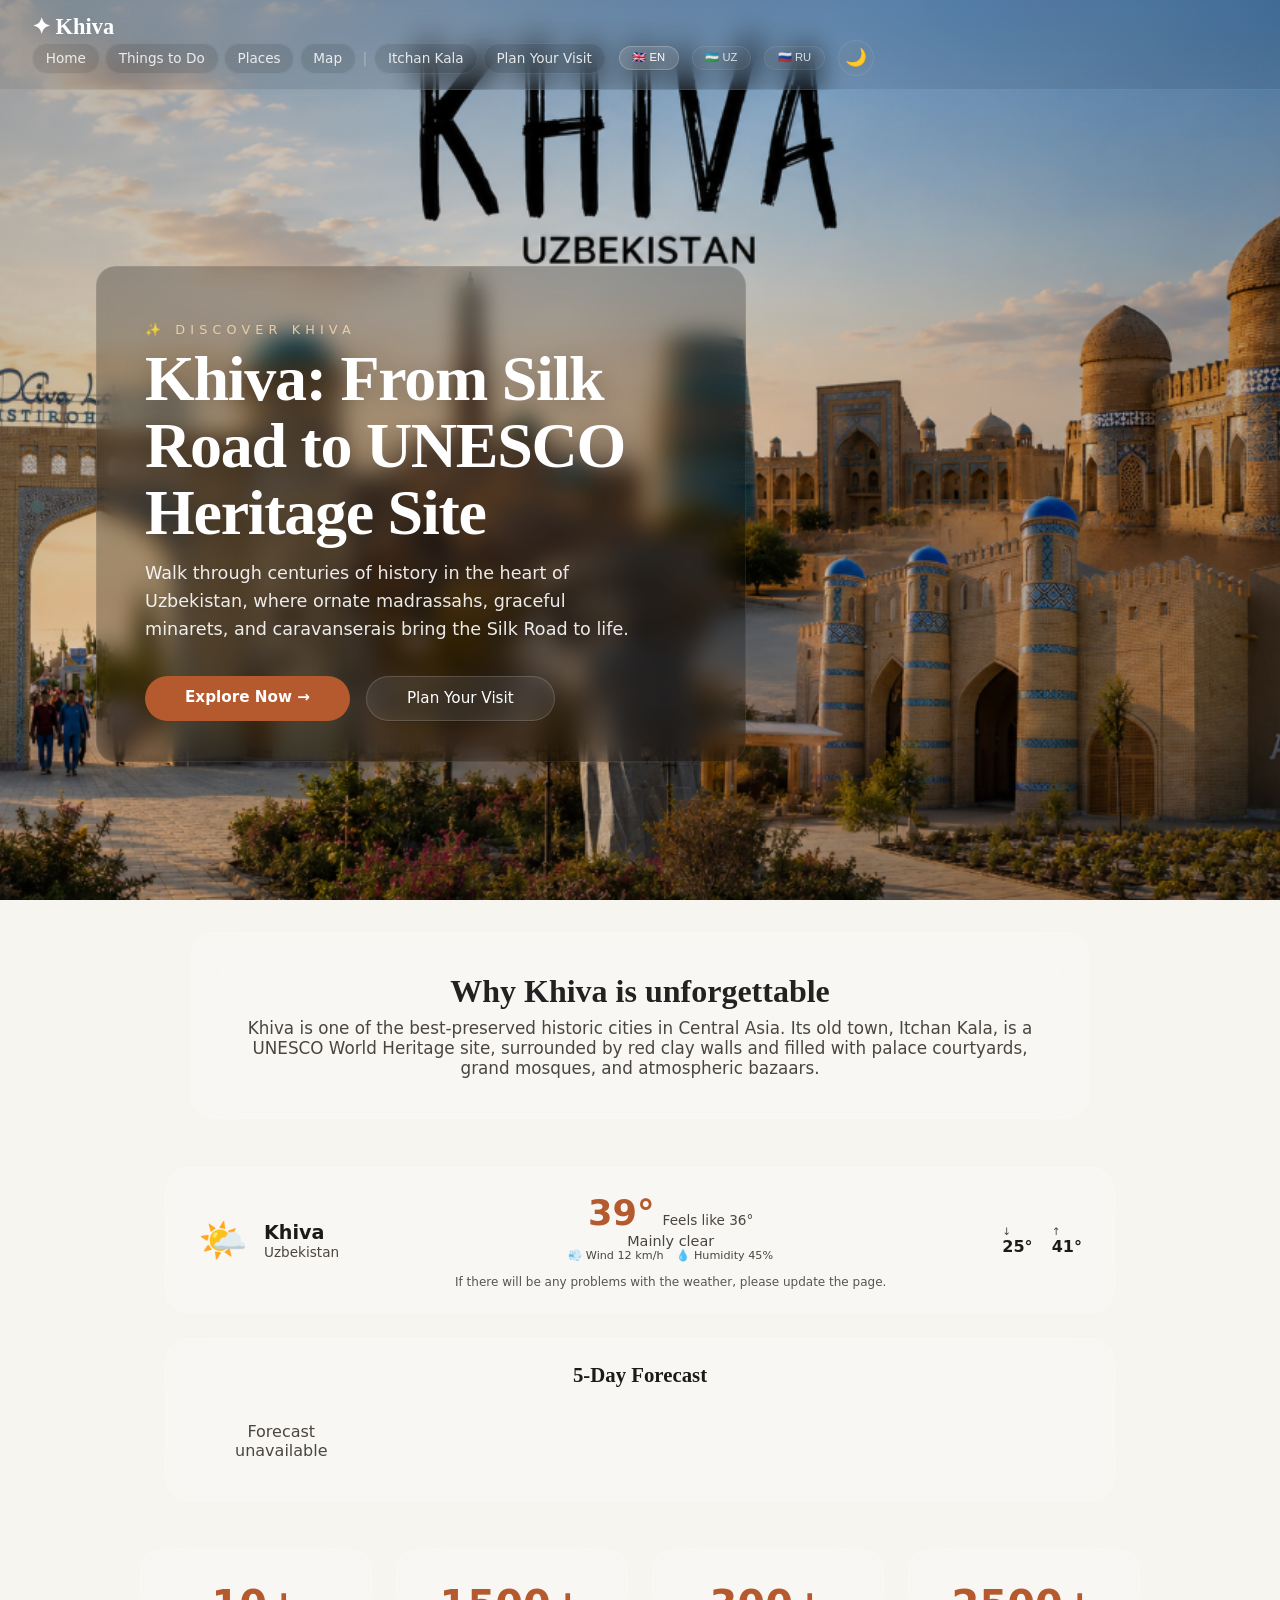
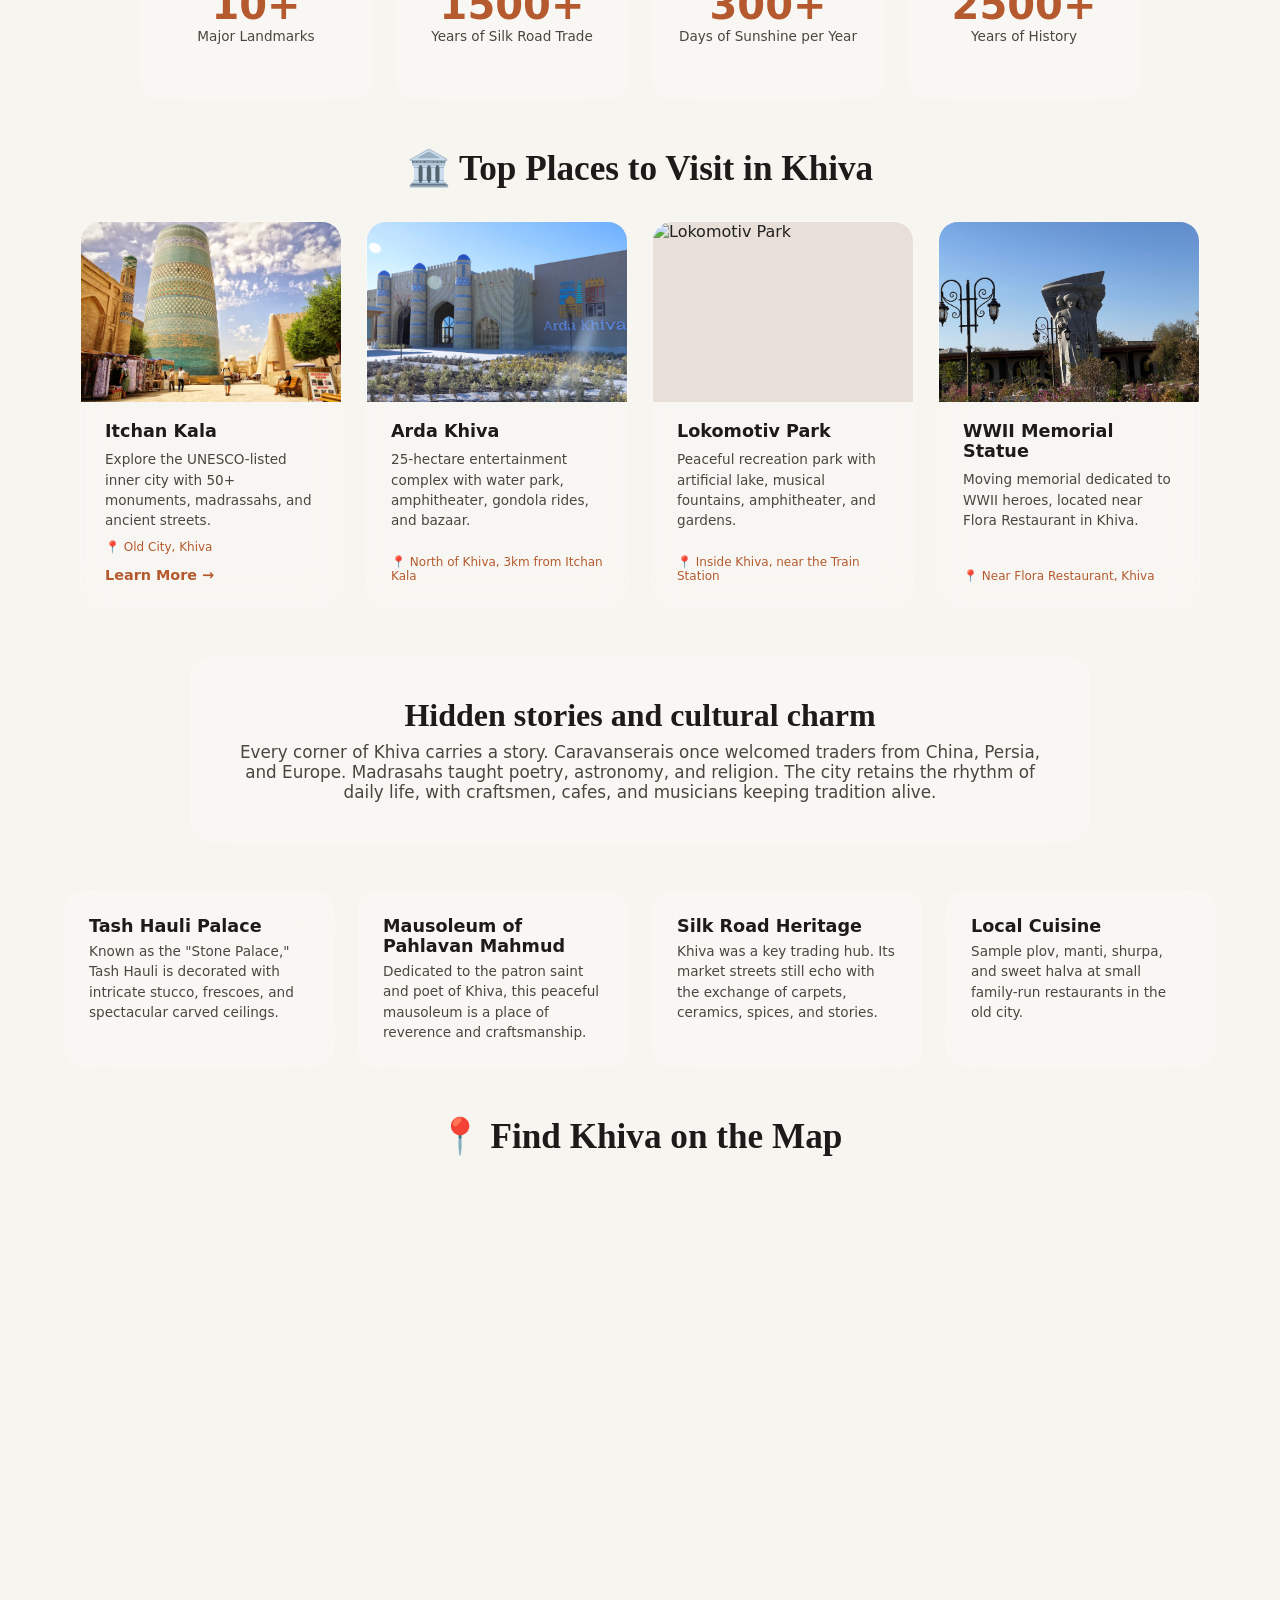
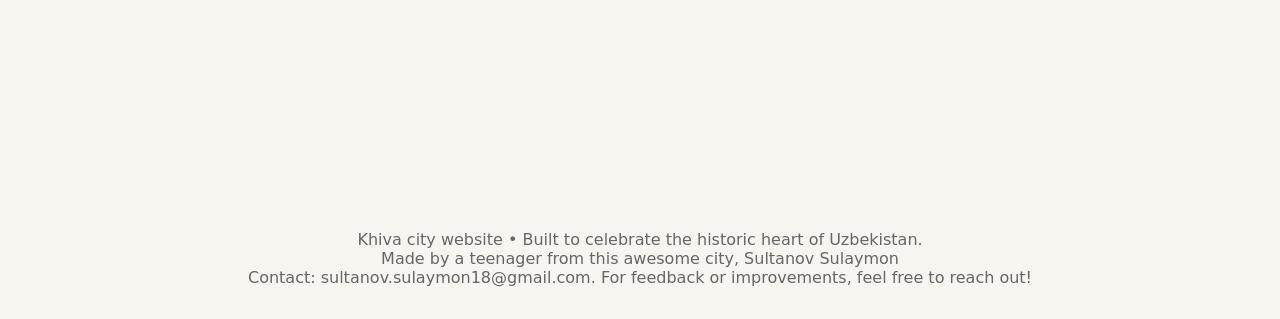
==== commit a6d85c33: "Add files via upload" ====
--- a/index.html
+++ b/index.html
@@ -100,25 +100,25 @@
   </div>
 </section>
 
-    <!-- STATS -->
-    <section class="stats-section">
-      <div class="stat-card glass-shine stat-hover">
-        <div class="stat-content"><div class="stat-number">10+</div><div class="stat-label" data-translate="stat1">Major Landmarks</div></div>
-        <div class="stat-image"><img src="images/majot monuments.png" alt="Monuments" loading="lazy" /></div>
-      </div>
-      <div class="stat-card glass-shine stat-hover">
-        <div class="stat-content"><div class="stat-number">1500+</div><div class="stat-label" data-translate="stat2">Years of Silk Road Trade</div></div>
-        <div class="stat-image"><img src="images/silk road.png" alt="Pillars" loading="lazy" /></div>
-      </div>
-      <div class="stat-card glass-shine stat-hover">
-        <div class="stat-content"><div class="stat-number">300+</div><div class="stat-label" data-translate="stat3">Days of Sunshine per Year</div></div>
-        <div class="stat-image"><img src="images/Days of sunshine'.png" alt="Walls" loading="lazy" /></div>
-      </div>
-      <div class="stat-card glass-shine stat-hover">
-        <div class="stat-content"><div class="stat-number">2500+</div><div class="stat-label" data-translate="stat4">Years of History</div></div>
-        <div class="stat-image"><img src="images/history.png" alt="History" loading="lazy" /></div>
-      </div>
-    </section>
+   <!-- STATS -->
+<section class="stats-section">
+  <div class="stat-card glass-shine stat-hover">
+    <div class="stat-content"><div class="stat-number">10+</div><div class="stat-label" data-translate="stat1">Major Landmarks</div></div>
+    <div class="stat-image"><img src="images/major-monuments.png" alt="Monuments" loading="lazy" /></div>
+  </div>
+  <div class="stat-card glass-shine stat-hover">
+    <div class="stat-content"><div class="stat-number">1500+</div><div class="stat-label" data-translate="stat2">Years of Silk Road Trade</div></div>
+    <div class="stat-image"><img src="images/silk-road.png" alt="Silk Road" loading="lazy" /></div>
+  </div>
+  <div class="stat-card glass-shine stat-hover">
+    <div class="stat-content"><div class="stat-number">300+</div><div class="stat-label" data-translate="stat3">Days of Sunshine per Year</div></div>
+    <div class="stat-image"><img src="images/days-sunshine.png" alt="Sunshine" loading="lazy" /></div>
+  </div>
+  <div class="stat-card glass-shine stat-hover">
+    <div class="stat-content"><div class="stat-number">2500+</div><div class="stat-label" data-translate="stat4">Years of History</div></div>
+    <div class="stat-image"><img src="images/history.png" alt="History" loading="lazy" /></div>
+  </div>
+</section>
 
         <!-- TOP PLACES TO VISIT -->
     <section class="things-section" id="things">
@@ -141,7 +141,7 @@
         <!-- Card 2: Arda Khiva -->
         <div class="things-card reveal glass-shine">
           <div class="things-image">
-            <img src="images/arda-khiva.png" alt="Arda Khiva" loading="lazy" />
+            <img src="images/Arda-khiva_1.png" alt="Arda Khiva" loading="lazy" />
           </div>
           <div class="things-content">
             <h3 data-translate="things2Title">Arda Khiva</h3>
@@ -247,6 +247,7 @@
   <footer>
     <p id="footer-text" data-translate="footer">Khiva city website • Built to celebrate the historic heart of Uzbekistan.</p>
     <p id="footer-text2" data-translate="footertext">Made by a teenager from this awesome city, Sultanov Sulaymon</p>
+    <p id="footer-text3" data-translate="footertext2">Contact: sultanov.sulaymon18@gmail.com. For feedback or improvements, feel free to reach out!</p>
   </footer>
 
   <a href="#home" class="back-to-top" aria-label="Back to top">↑</a>
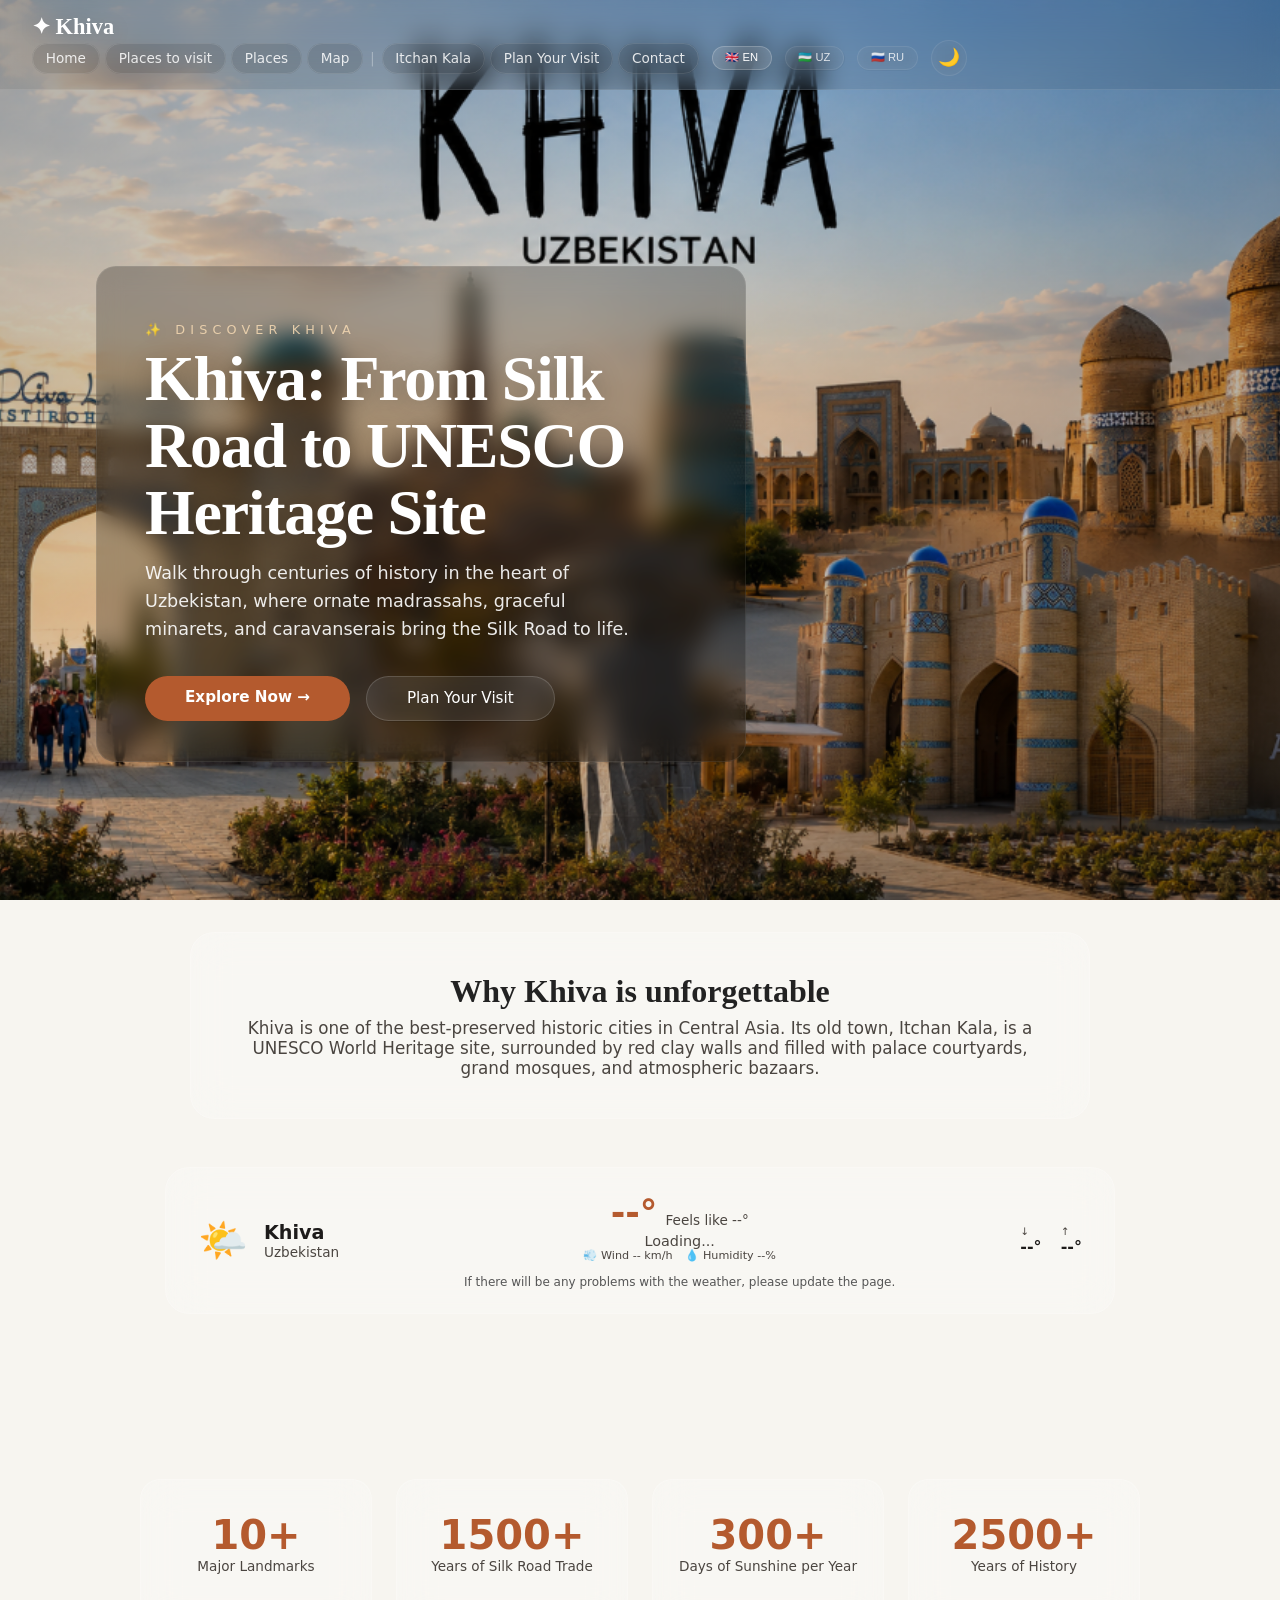
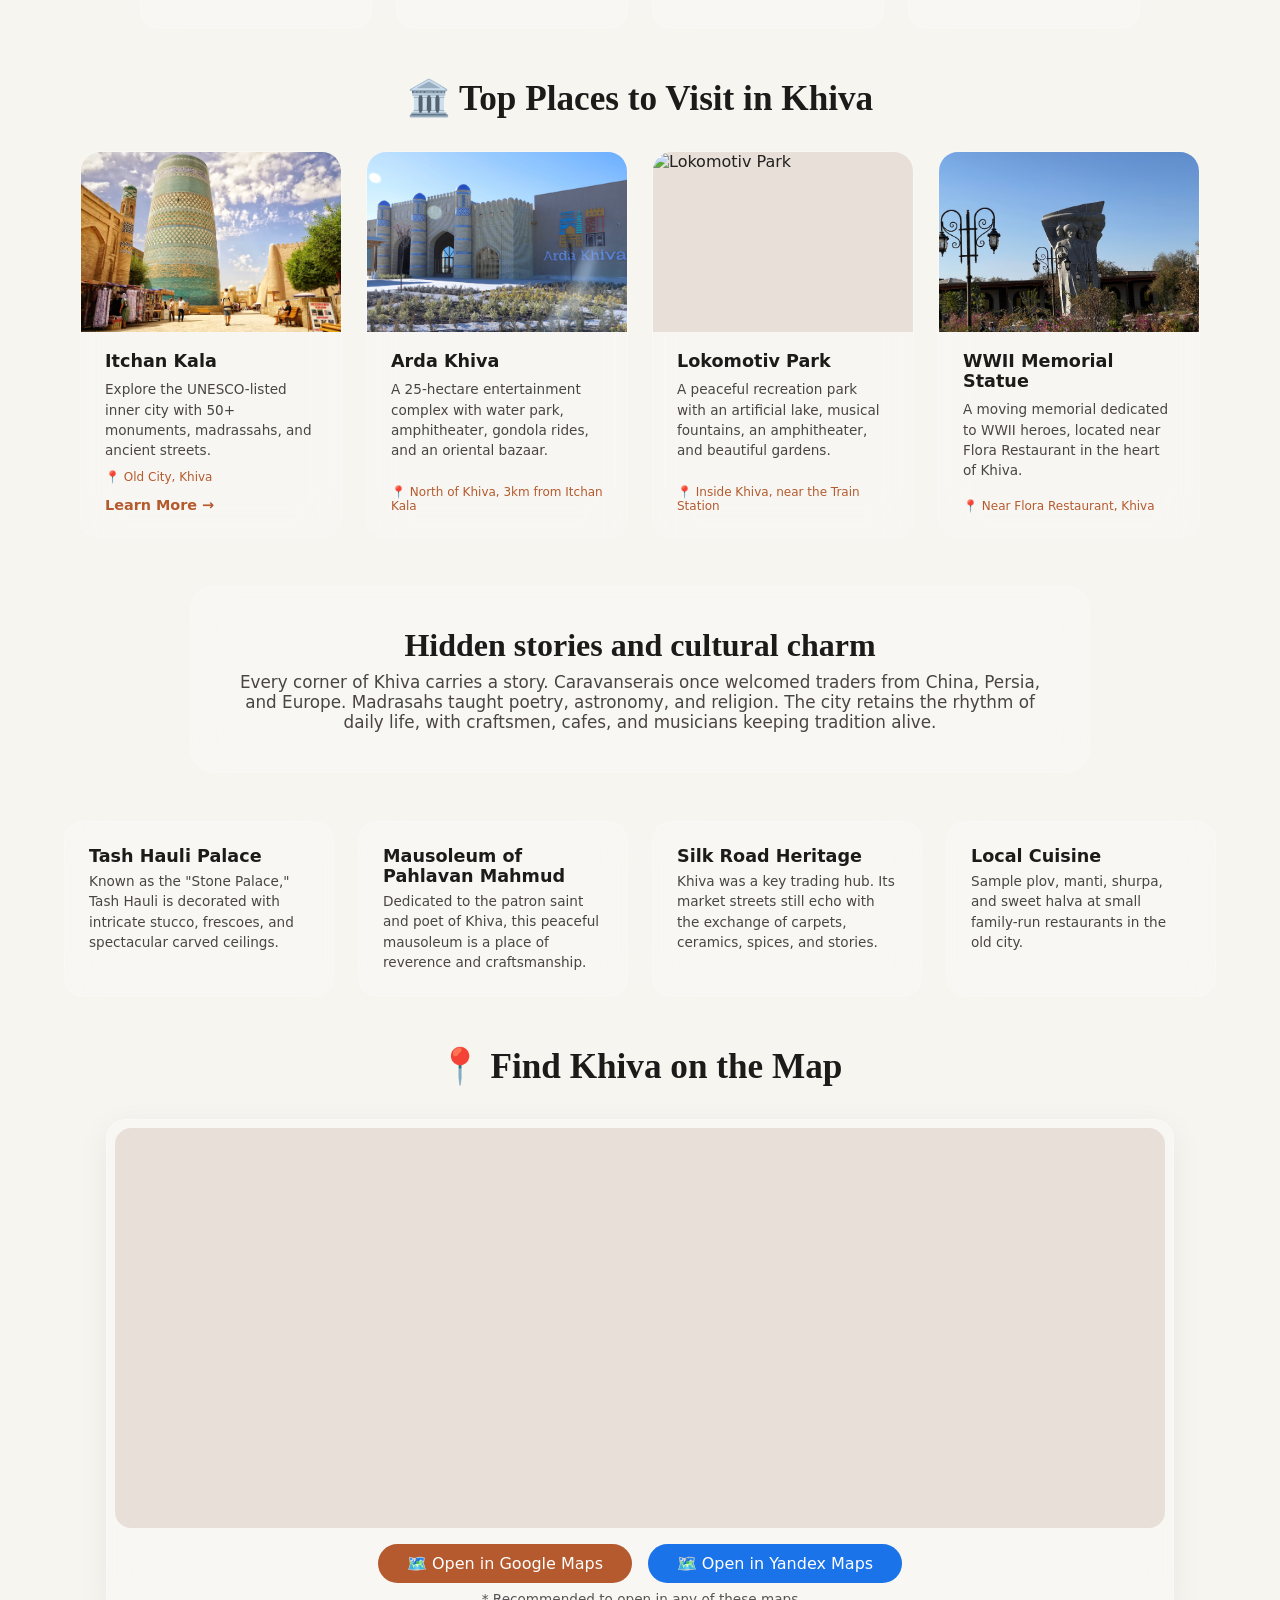
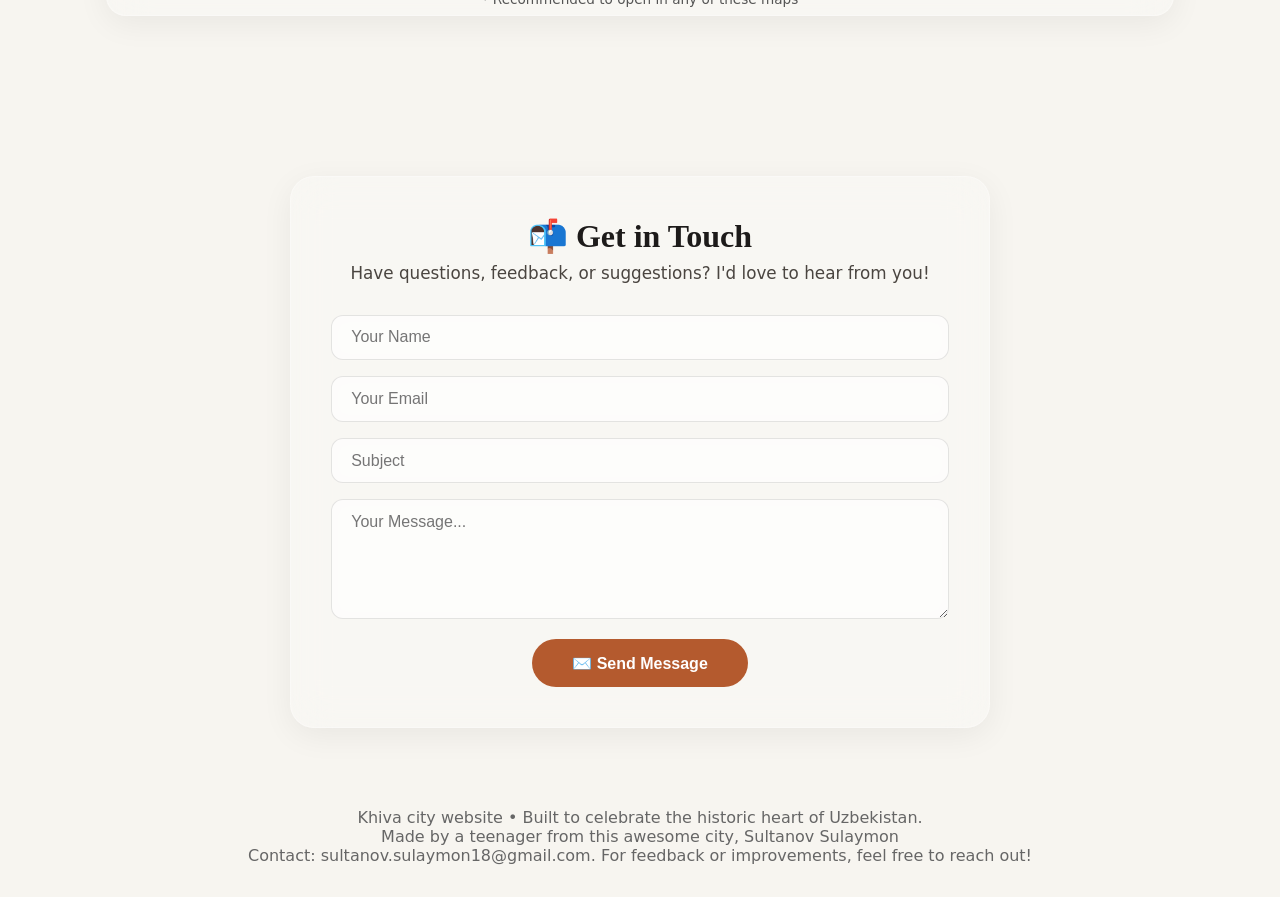
==== commit d1a141da: "Add files via upload" ====
--- a/index.html
+++ b/index.html
@@ -22,6 +22,7 @@
           <span class="nav-separator">|</span>
           <a href="Itchan Kala.html" data-translate="itchanKala">Itchan Kala</a>
           <a href="visit.html" data-translate="visit">Plan Your Visit</a>
+          <a href="#contact" data-translate="contact">Contact</a>
         </div>
         <button class="lang-btn active" data-lang="en">🇬🇧 EN</button>
         <button class="lang-btn" data-lang="uz">🇺🇿 UZ</button>
@@ -244,6 +245,34 @@
        </section>
   </main>
 
+        <!-- ===== CONTACT SECTION ===== -->
+    <section class="contact-section section" id="contact">
+      <div class="contact-container">
+        <h2 class="contact-title" data-translate="contactTitle">📬 Get in Touch</h2>
+        <p class="contact-sub" data-translate="contactSub">Have questions, feedback, or suggestions? I'd love to hear from you!</p>
+        
+        <form class="contact-form" id="contactForm" action="https://formspree.io/f/xqaprgdk" method="POST">
+          <div class="form-group">
+            <input type="text" id="name" name="name" placeholder="Your Name" required data-translate="namePlaceholder" />
+          </div>
+          <div class="form-group">
+            <input type="email" id="email" name="email" placeholder="Your Email" required data-translate="emailPlaceholder" />
+          </div>
+          <div class="form-group">
+            <input type="text" id="subject" name="subject" placeholder="Subject" required data-translate="subjectPlaceholder" />
+          </div>
+          <div class="form-group">
+            <textarea id="message" name="message" rows="5" placeholder="Your Message..." required data-translate="messagePlaceholder"></textarea>
+          </div>
+          <button type="submit" class="btn-submit" data-translate="sendBtn">✉️ Send Message</button>
+        </form>
+        
+        <div id="formSuccess" style="display: none; text-align: center; padding: 2rem; color: #b45a2e; font-weight: 500; background: rgba(180,90,46,0.05); border-radius: 16px; border: 1px solid rgba(180,90,46,0.1);">
+          ✅ <span data-translate="successMsg">Your message has been sent! I'll get back to you soon.</span>
+        </div>
+      </div>
+    </section>
+
   <footer>
     <p id="footer-text" data-translate="footer">Khiva city website • Built to celebrate the historic heart of Uzbekistan.</p>
     <p id="footer-text2" data-translate="footertext">Made by a teenager from this awesome city, Sultanov Sulaymon</p>
--- a/styles.css
+++ b/styles.css
@@ -1255,3 +1255,126 @@
   color: rgba(255, 255, 255, 0.15);
 }
 
+/* ===== CONTACT SECTION ===== */
+.contact-section {
+  max-width: 700px;
+  margin: 3rem auto;
+  padding: 2.5rem;
+  background: rgba(255,255,255,0.2);
+  backdrop-filter: blur(20px);
+  border: 1px solid rgba(255,255,255,0.3);
+  border-radius: 24px;
+  box-shadow: 0 8px 32px rgba(0,0,0,0.06);
+  transition: all 0.3s ease;
+}
+
+body.dark-mode .contact-section {
+  background: rgba(40,40,40,0.6);
+  border-color: rgba(255,255,255,0.05);
+}
+
+.contact-title {
+  font-family: 'Playfair Display', serif;
+  font-size: 2rem;
+  text-align: center;
+  color: #1d1b1a;
+  margin-bottom: 0.5rem;
+}
+
+body.dark-mode .contact-title {
+  color: #f0ece6;
+}
+
+.contact-sub {
+  text-align: center;
+  color: #4a4540;
+  font-size: 1.05rem;
+  margin-bottom: 2rem;
+}
+
+body.dark-mode .contact-sub {
+  color: #c4c0ba;
+}
+
+.contact-form {
+  display: flex;
+  flex-direction: column;
+  gap: 1rem;
+}
+
+.form-group input,
+.form-group textarea {
+  width: 100%;
+  padding: 0.8rem 1.2rem;
+  border: 1px solid rgba(0,0,0,0.1);
+  border-radius: 12px;
+  font-family: 'Inter', sans-serif;
+  font-size: 1rem;
+  background: rgba(255,255,255,0.6);
+  backdrop-filter: blur(8px);
+  transition: all 0.3s ease;
+  color: #1d1b1a;
+}
+
+body.dark-mode .form-group input,
+body.dark-mode .form-group textarea {
+  background: rgba(255,255,255,0.05);
+  border-color: rgba(255,255,255,0.1);
+  color: #f0ece6;
+}
+
+.form-group input:focus,
+.form-group textarea:focus {
+  outline: none;
+  border-color: #b45a2e;
+  box-shadow: 0 0 0 3px rgba(180,90,46,0.15);
+}
+
+body.dark-mode .form-group input:focus,
+body.dark-mode .form-group textarea:focus {
+  border-color: #d48c6a;
+  box-shadow: 0 0 0 3px rgba(212,140,106,0.15);
+}
+
+.form-group textarea {
+  resize: vertical;
+  min-height: 120px;
+}
+
+.btn-submit {
+  background: #b45a2e;
+  color: white;
+  padding: 0.9rem 2.5rem;
+  border: none;
+  border-radius: 60px;
+  font-size: 1rem;
+  font-weight: 600;
+  cursor: pointer;
+  transition: all 0.3s ease;
+  align-self: center;
+  min-width: 200px;
+}
+
+body.dark-mode .btn-submit {
+  background: #d48c6a;
+}
+
+.btn-submit:hover {
+  transform: translateY(-3px);
+  box-shadow: 0 10px 30px rgba(180,90,46,0.3);
+}
+
+body.dark-mode .btn-submit:hover {
+  box-shadow: 0 10px 30px rgba(212,140,106,0.3);
+}
+
+@media (max-width: 600px) {
+  .contact-section {
+    padding: 1.5rem;
+    margin: 2rem 1rem;
+  }
+  .btn-submit {
+    width: 100%;
+    min-width: unset;
+  }
+}
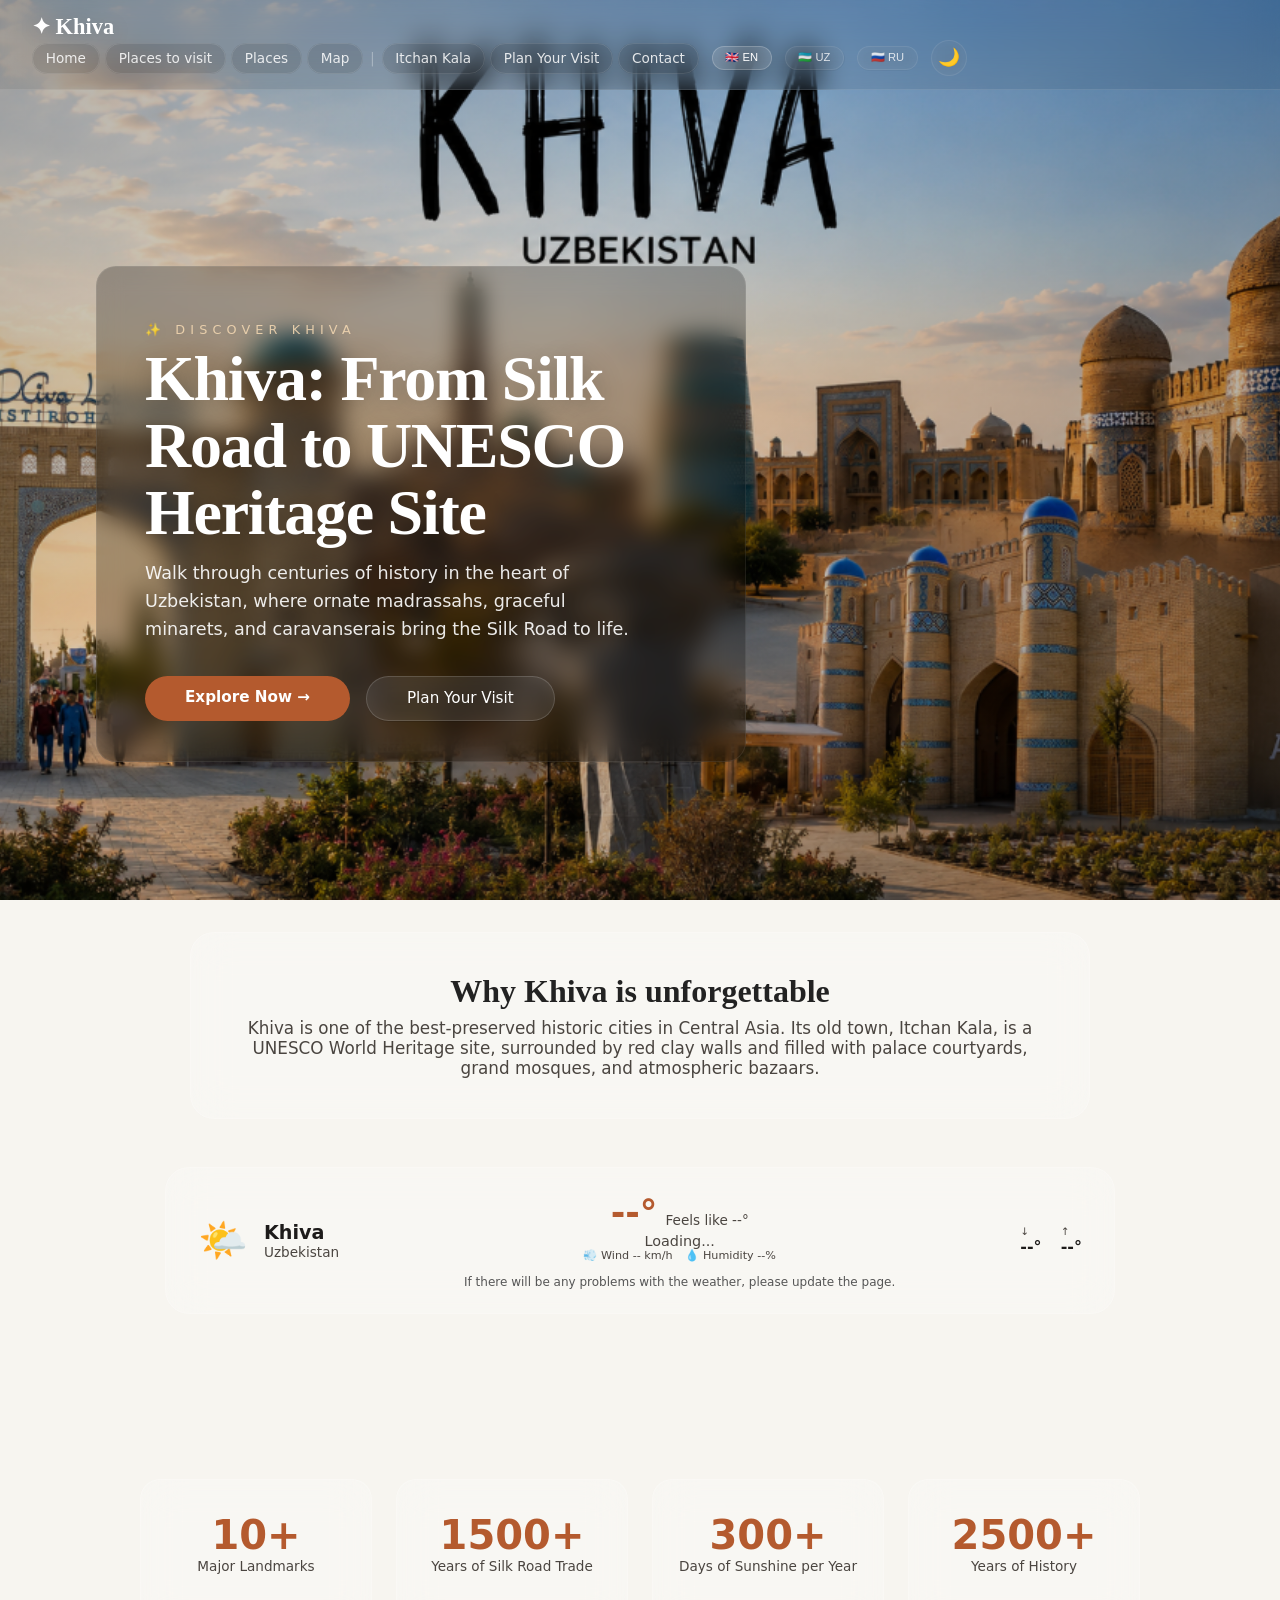
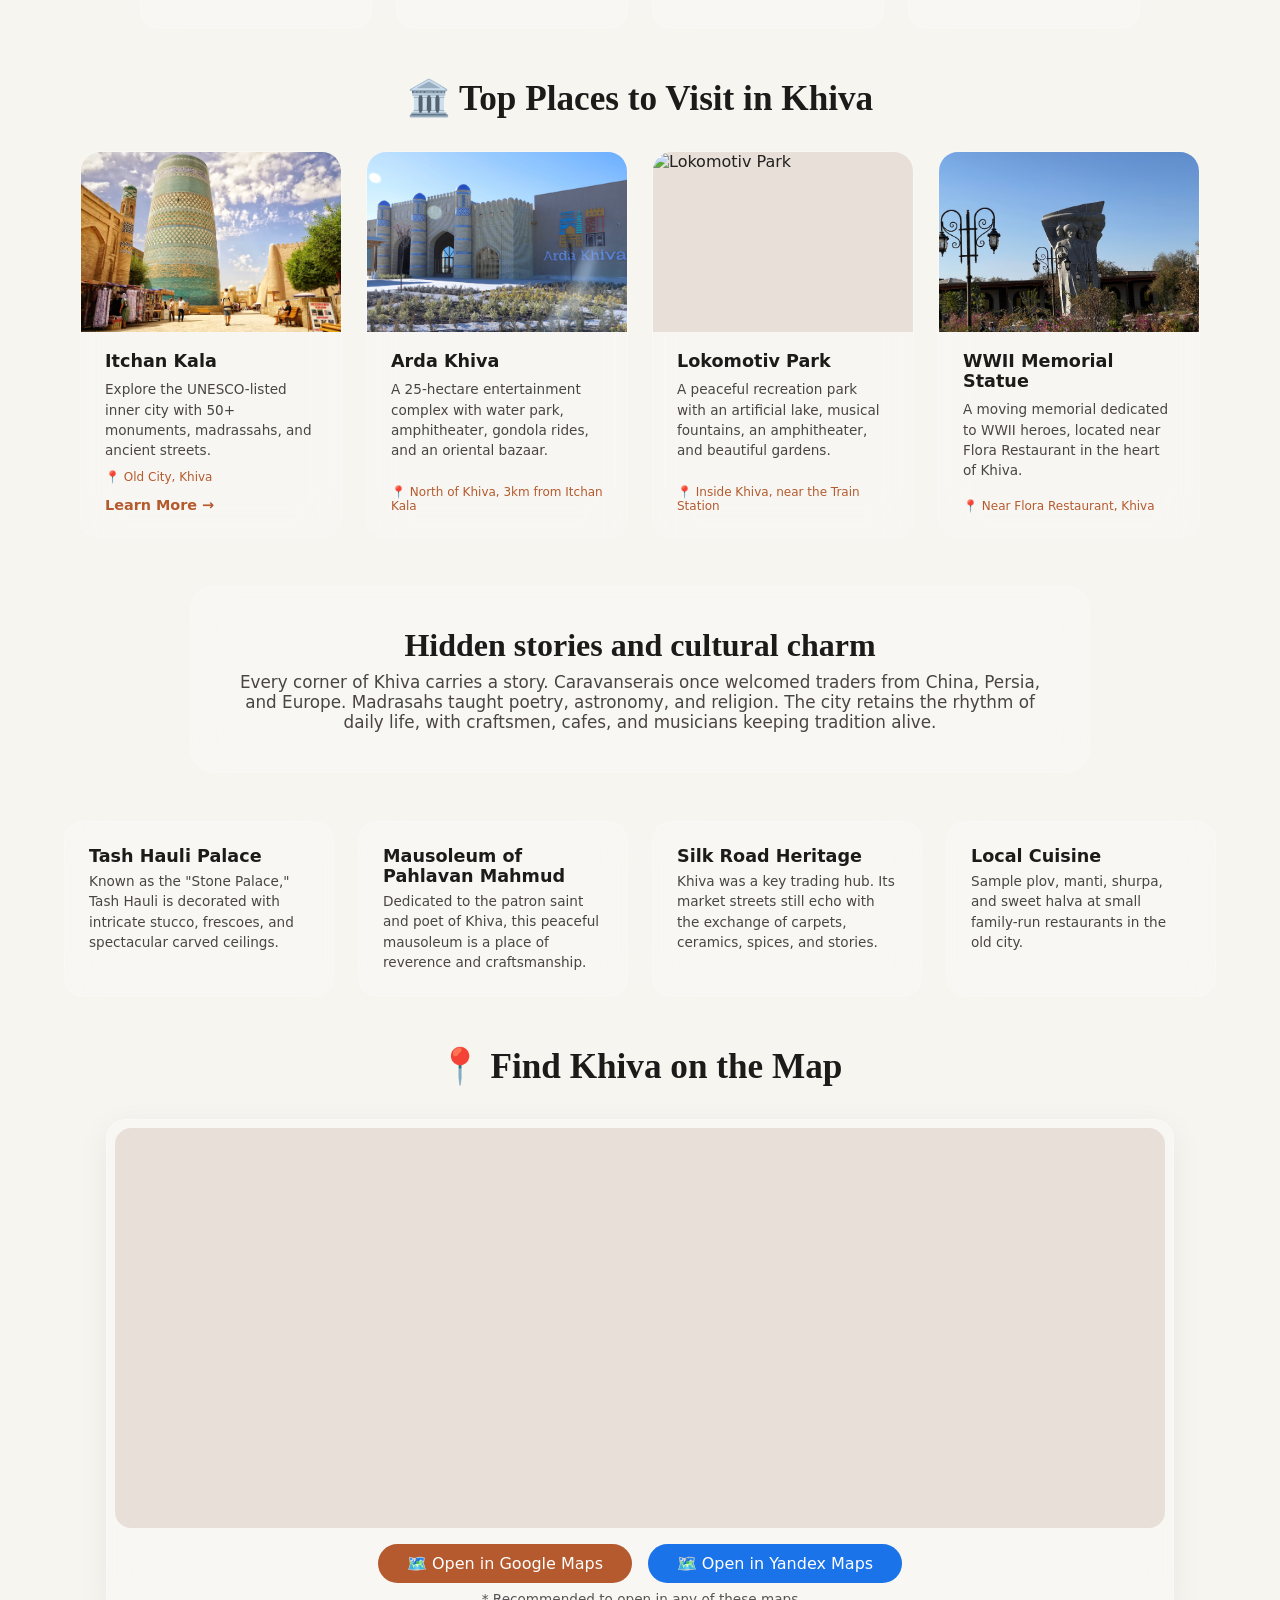
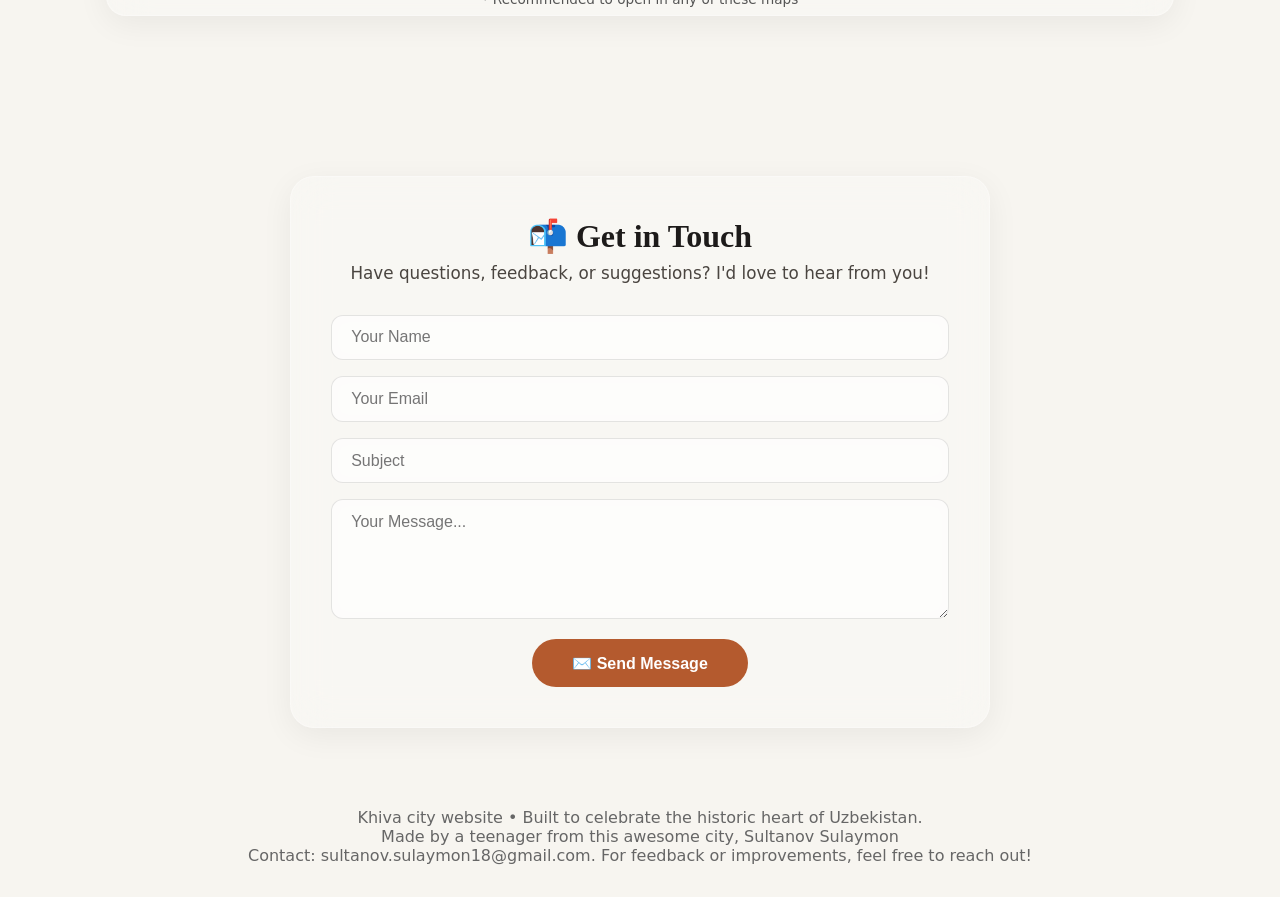
==== commit f450d207: "Add files via upload" ====
--- a/index.html
+++ b/index.html
@@ -245,13 +245,13 @@
        </section>
   </main>
 
-        <!-- ===== CONTACT SECTION ===== -->
+       <!-- ===== CONTACT SECTION ===== -->
     <section class="contact-section section" id="contact">
       <div class="contact-container">
         <h2 class="contact-title" data-translate="contactTitle">📬 Get in Touch</h2>
         <p class="contact-sub" data-translate="contactSub">Have questions, feedback, or suggestions? I'd love to hear from you!</p>
         
-        <form class="contact-form" id="contactForm" action="https://formspree.io/f/xqaprgdk" method="POST">
+        <form class="contact-form" id="contactForm">
           <div class="form-group">
             <input type="text" id="name" name="name" placeholder="Your Name" required data-translate="namePlaceholder" />
           </div>
@@ -272,7 +272,6 @@
         </div>
       </div>
     </section>
-
   <footer>
     <p id="footer-text" data-translate="footer">Khiva city website • Built to celebrate the historic heart of Uzbekistan.</p>
     <p id="footer-text2" data-translate="footertext">Made by a teenager from this awesome city, Sultanov Sulaymon</p>
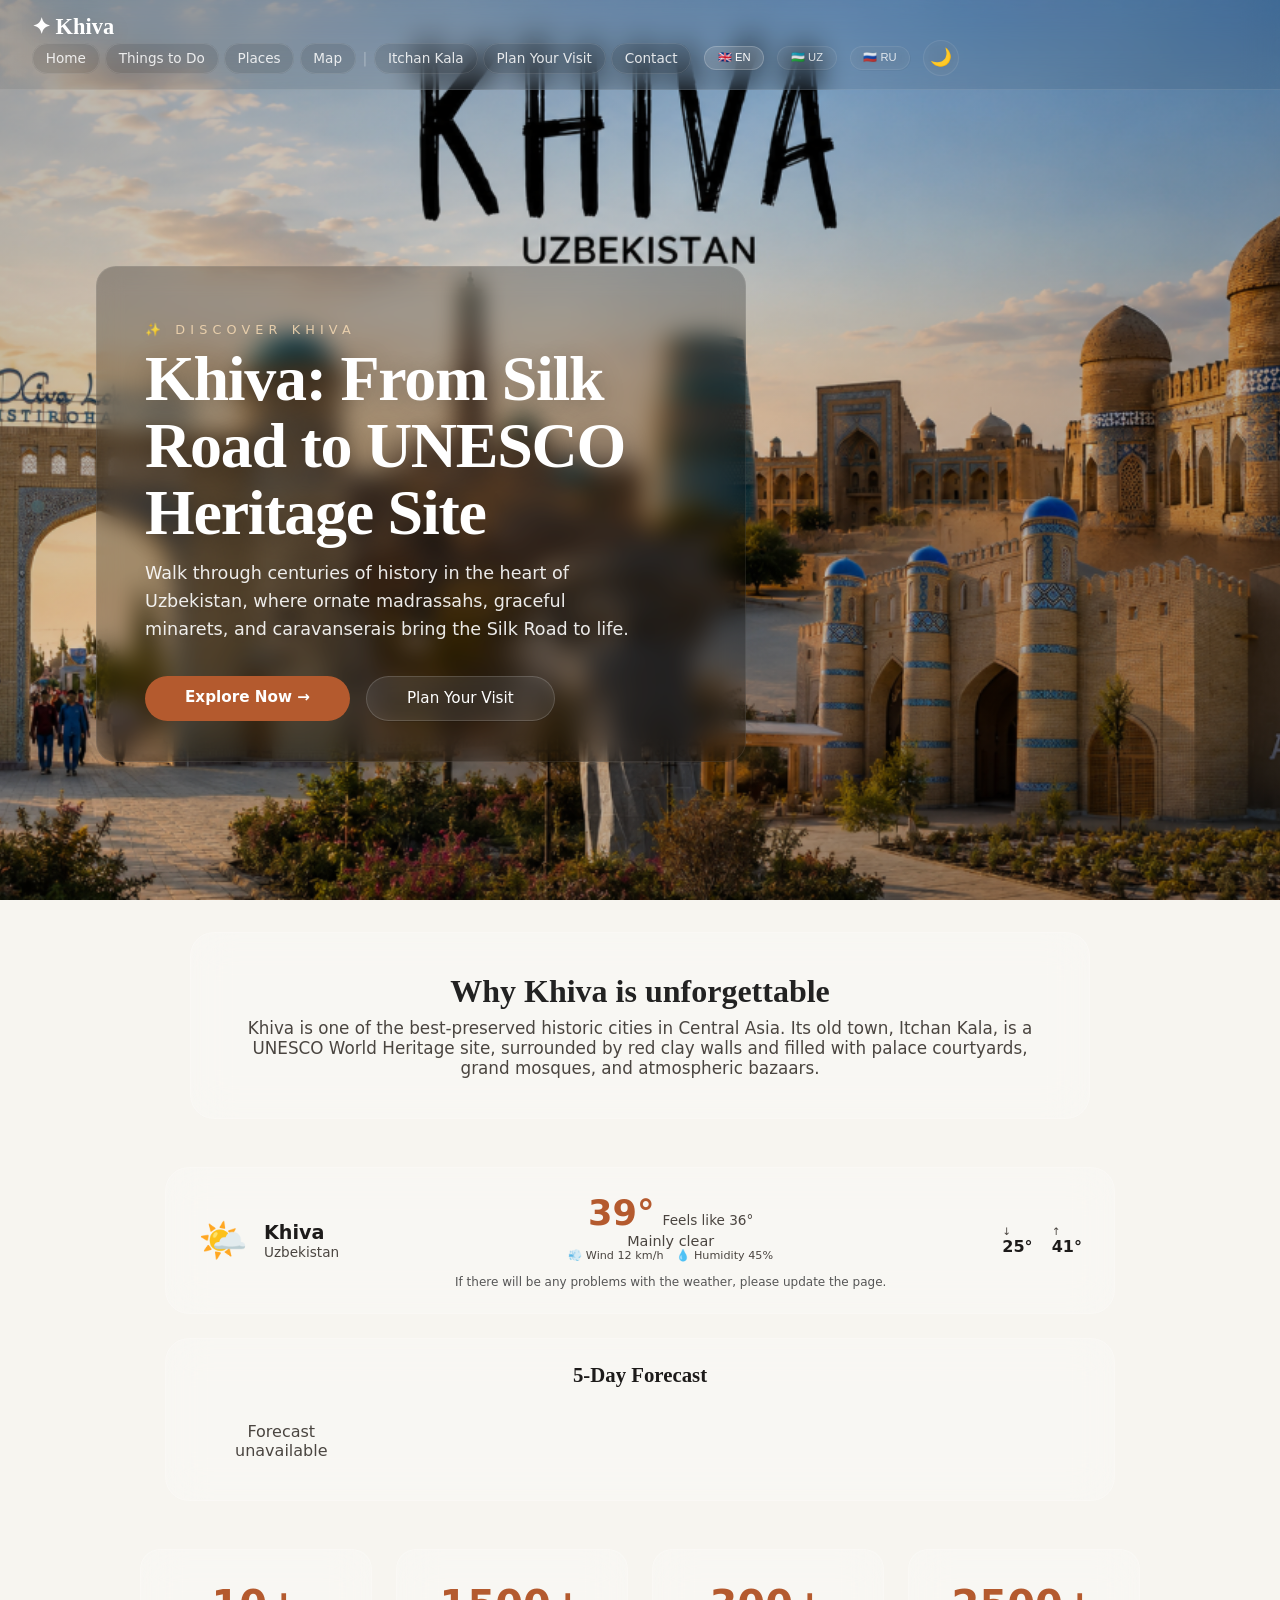
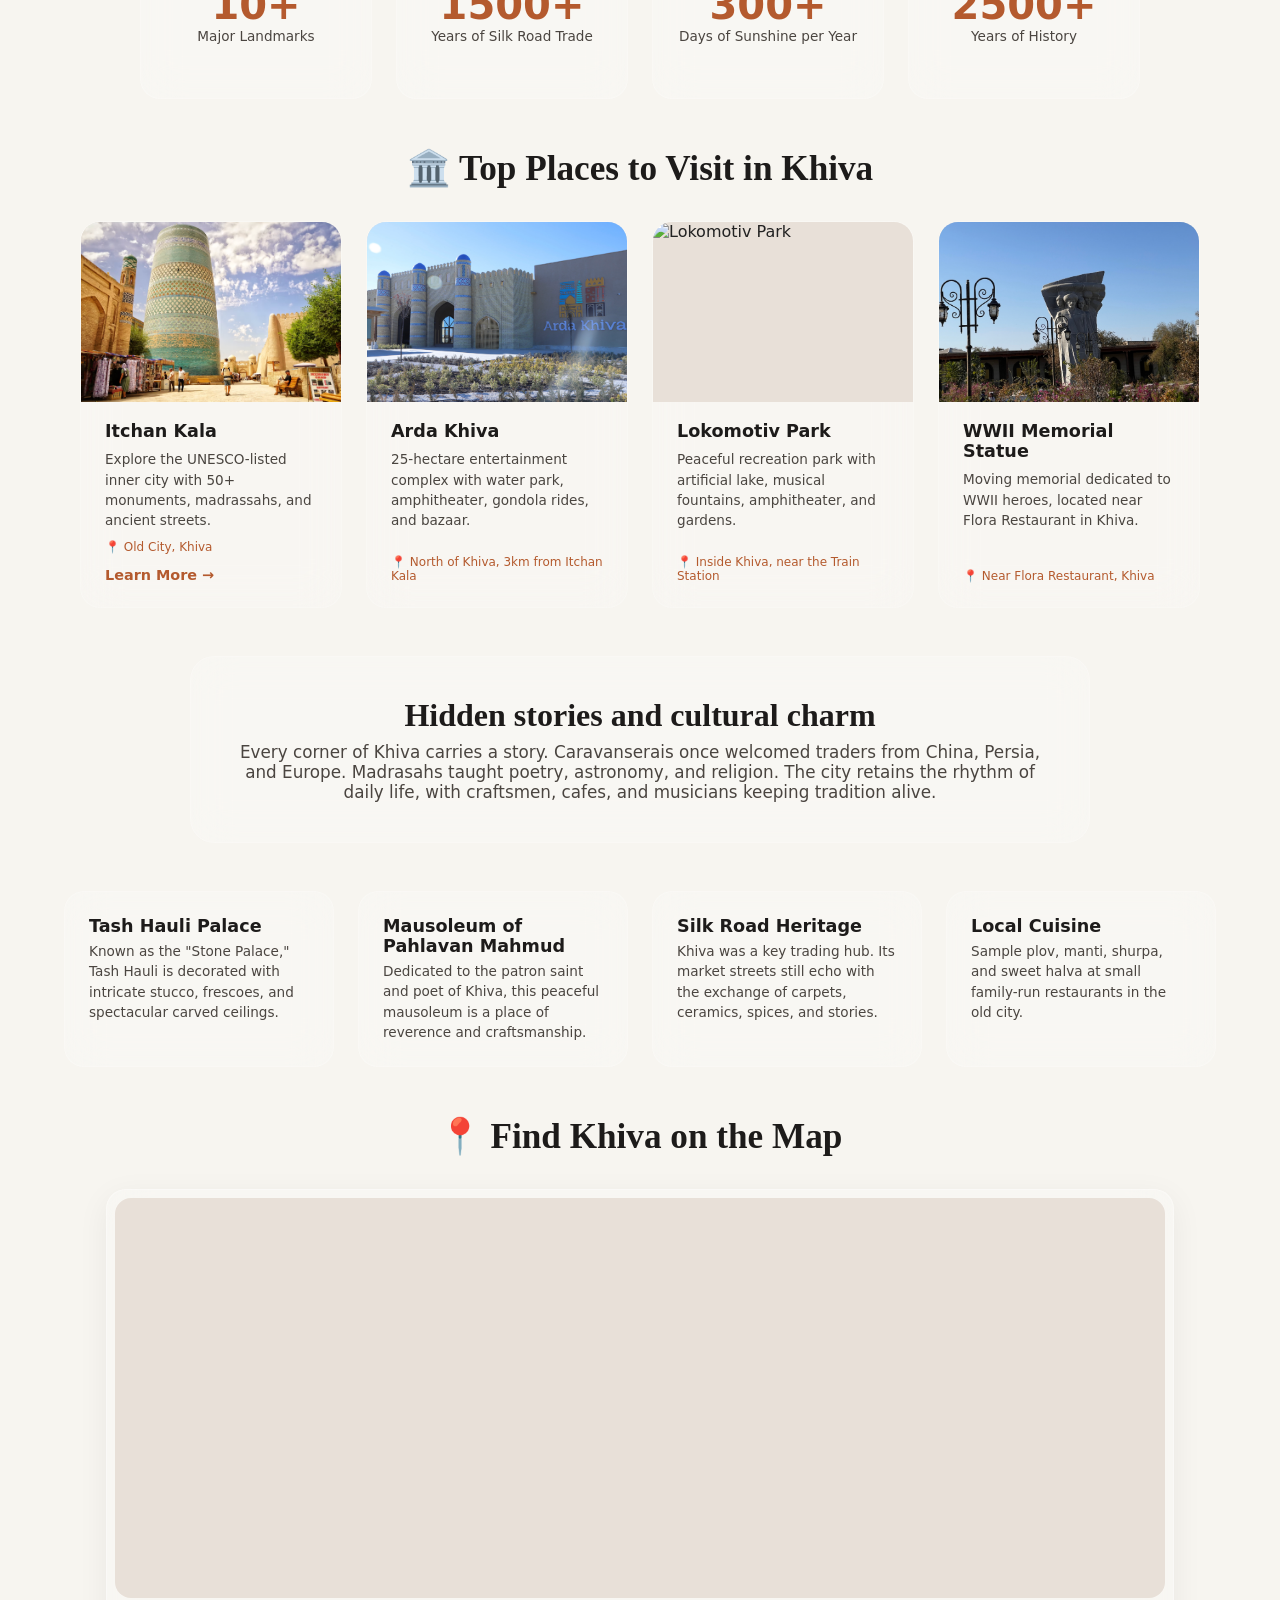
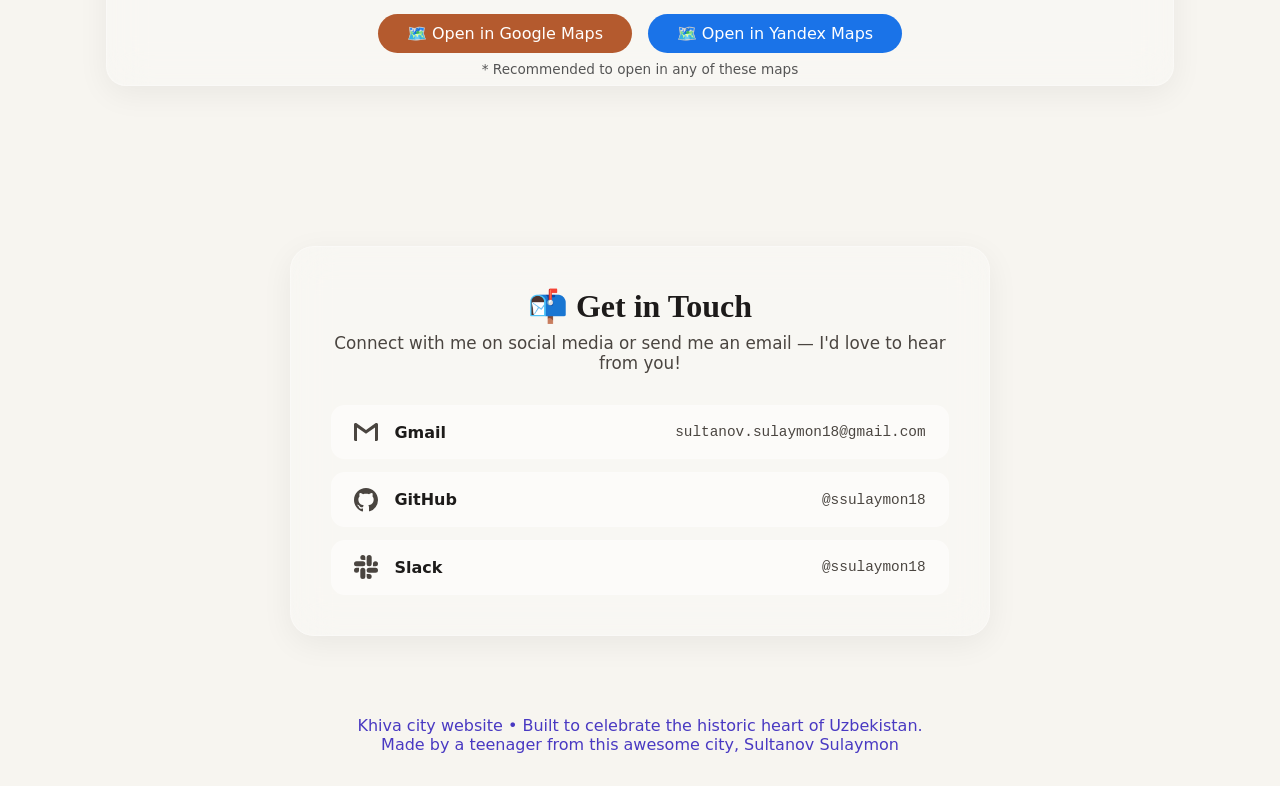
==== commit 539415d2: "Add files via upload" ====
--- a/index.html
+++ b/index.html
@@ -245,37 +245,46 @@
        </section>
   </main>
 
-       <!-- ===== CONTACT SECTION ===== -->
+    <!-- ===== CONTACT SECTION ===== -->
     <section class="contact-section section" id="contact">
       <div class="contact-container">
         <h2 class="contact-title" data-translate="contactTitle">📬 Get in Touch</h2>
-        <p class="contact-sub" data-translate="contactSub">Have questions, feedback, or suggestions? I'd love to hear from you!</p>
-        
-        <form class="contact-form" id="contactForm">
-          <div class="form-group">
-            <input type="text" id="name" name="name" placeholder="Your Name" required data-translate="namePlaceholder" />
-          </div>
-          <div class="form-group">
-            <input type="email" id="email" name="email" placeholder="Your Email" required data-translate="emailPlaceholder" />
-          </div>
-          <div class="form-group">
-            <input type="text" id="subject" name="subject" placeholder="Subject" required data-translate="subjectPlaceholder" />
-          </div>
-          <div class="form-group">
-            <textarea id="message" name="message" rows="5" placeholder="Your Message..." required data-translate="messagePlaceholder"></textarea>
-          </div>
-          <button type="submit" class="btn-submit" data-translate="sendBtn">✉️ Send Message</button>
-        </form>
-        
-        <div id="formSuccess" style="display: none; text-align: center; padding: 2rem; color: #b45a2e; font-weight: 500; background: rgba(180,90,46,0.05); border-radius: 16px; border: 1px solid rgba(180,90,46,0.1);">
-          ✅ <span data-translate="successMsg">Your message has been sent! I'll get back to you soon.</span>
-        </div>
-      </div>
-    </section>
+        <p class="contact-sub" data-translate="contactSub">Connect with me on social media or send me an email — I'd love to hear from you!</p>
+
+        <div class="social-links">
+          <!-- Gmail -->
+          <a href="mailto:sultanov.sulaymon18@gmail.com" class="social-link gmail">
+            <svg class="social-icon" viewBox="0 0 24 24" width="24" height="24">
+              <path fill="currentColor" d="M24 4.5v15c0 .85-.65 1.5-1.5 1.5H21V7.387l-9 6.463-9-6.463V21H1.5C.649 21 0 20.35 0 19.5v-15c0-.425.162-.8.431-1.068C.7 3.16 1.076 3 1.5 3H2.25l9.75 7.012L21.75 3h.75c.425 0 .8.162 1.069.432.269.268.431.643.431 1.068z"/>
+            </svg>
+            <span class="social-label">Gmail</span>
+            <span class="social-username">sultanov.sulaymon18@gmail.com</span>
+          </a>
+
+          <!-- GitHub -->
+          <a href="https://github.com/ssulaymon18" target="_blank" rel="noopener noreferrer" class="social-link github">
+            <svg class="social-icon" viewBox="0 0 24 24" width="24" height="24">
+              <path fill="currentColor" d="M12 0C5.37 0 0 5.37 0 12c0 5.31 3.435 9.795 8.205 11.385.6.105.825-.255.825-.57 0-.285-.015-1.23-.015-2.235-3.015.555-3.795-.735-4.035-1.41-.135-.345-.72-1.41-1.23-1.695-.42-.225-1.02-.78-.015-.795.945-.015 1.62.87 1.845 1.23 1.08 1.815 2.805 1.305 3.495.99.105-.78.42-1.305.765-1.605-2.67-.3-5.46-1.335-5.46-5.925 0-1.305.465-2.385 1.23-3.225-.12-.3-.54-1.53.12-3.15 0 0 1.005-.315 3.3 1.23.96-.27 1.98-.405 3-.405s2.04.135 3 .405c2.295-1.56 3.3-1.23 3.3-1.23.66 1.62.24 2.85.12 3.15.765.84 1.23 1.905 1.23 3.225 0 4.605-2.805 5.625-5.475 5.925.435.375.81 1.095.81 2.205 0 1.59-.015 2.865-.015 3.255 0 .315.225.69.825.57A12.02 12.02 0 0024 12c0-6.63-5.37-12-12-12z"/>
+            </svg>
+            <span class="social-label">GitHub</span>
+            <span class="social-username">@ssulaymon18</span>
+          </a>
+
+          <!-- Slack -->
+          <a href="https://hackclub.slack.com/team/ssulaymon18" target="_blank" rel="noopener noreferrer" class="social-link slack">
+            <svg class="social-icon" viewBox="0 0 24 24" width="24" height="24">
+              <path fill="currentColor" d="M5.042 15.165a2.528 2.528 0 0 1-2.52 2.52A2.528 2.528 0 0 1 0 15.165a2.528 2.528 0 0 1 2.522-2.52h2.52v2.52zM6.313 15.165a2.528 2.528 0 0 1 2.521-2.52 2.528 2.528 0 0 1 2.521 2.52v6.313a2.528 2.528 0 0 1-2.521 2.52 2.528 2.528 0 0 1-2.521-2.52v-6.313zM8.834 5.042a2.528 2.528 0 0 1-2.52-2.522A2.528 2.528 0 0 1 8.834 0a2.528 2.528 0 0 1 2.52 2.522v2.52H8.834zM8.834 6.313a2.528 2.528 0 0 1 2.52 2.521 2.528 2.528 0 0 1-2.52 2.521H2.521A2.528 2.528 0 0 1 0 8.834a2.528 2.528 0 0 1 2.522-2.521h6.312zM18.958 8.834a2.528 2.528 0 0 1 2.52-2.52 2.528 2.528 0 0 1 2.522 2.52 2.528 2.528 0 0 1-2.522 2.521h-2.52V8.834zM17.687 8.834a2.528 2.528 0 0 1-2.521 2.521 2.528 2.528 0 0 1-2.521-2.521V2.521A2.528 2.528 0 0 1 15.166 0a2.528 2.528 0 0 1 2.521 2.521v6.313zM15.166 18.958a2.528 2.528 0 0 1 2.521 2.52 2.528 2.528 0 0 1-2.521 2.522 2.528 2.528 0 0 1-2.521-2.522v-2.52h2.521zM15.166 17.687a2.528 2.528 0 0 1-2.521-2.521 2.528 2.528 0 0 1 2.521-2.521h6.313A2.528 2.528 0 0 1 24 15.166a2.528 2.528 0 0 1-2.522 2.521h-6.312z"/>
+            </svg>
+            <span class="social-label">Slack</span>
+            <span class="social-username">@ssulaymon18</span>
+          </a>
+        </div>
+      </div>
+    </section>
+
   <footer>
     <p id="footer-text" data-translate="footer">Khiva city website • Built to celebrate the historic heart of Uzbekistan.</p>
     <p id="footer-text2" data-translate="footertext">Made by a teenager from this awesome city, Sultanov Sulaymon</p>
-    <p id="footer-text3" data-translate="footertext2">Contact: sultanov.sulaymon18@gmail.com. For feedback or improvements, feel free to reach out!</p>
   </footer>
 
   <a href="#home" class="back-to-top" aria-label="Back to top">↑</a>
--- a/styles.css
+++ b/styles.css
@@ -601,25 +601,25 @@
   border: 1px solid rgba(255, 255, 255, 0.15);
   border-radius: 20px;
   overflow: hidden;
-  transition: all 0.4s cubic-bezier(0.16, 1, 0.2, 1);
+  transition: none;
   cursor: pointer;
   height: 100%;
   display: flex;
   flex-direction: column;
 }
 
-body.dark-mode .things-card {
-  background: rgba(40, 40, 40, 0.6);
-  border-color: rgba(255, 255, 255, 0.05);
-}
-
 .things-card:hover {
   transform: translateY(-8px) scale(1.03);
   box-shadow: 0 24px 48px rgba(0, 0, 0, 0.12);
 }
 
-body.dark-mode .things-card:hover {
-  box-shadow: 0 24px 48px rgba(0, 0, 0, 0.3);
+/* Image zoom inside card */
+.things-image img {
+  transition: none;
+}
+
+.things-card:hover .things-image img {
+  transform: scale(1.08);
 }
 
 /* ===== THINGS IMAGE ===== */
@@ -929,10 +929,10 @@
 footer {
   text-align: center;
   padding: 2rem 1rem;
-  color: #666;
+  color: #4939c2;
 }
 body.dark-mode footer {
-  color: #888;
+  color: #2c1ca5;
 }
 
 /* ===== RESPONSIVE ===== */
@@ -1359,13 +1359,40 @@
   background: #d48c6a;
 }
 
-.btn-submit:hover {
+.btn-submit:hover:not(:disabled) {
   transform: translateY(-3px);
   box-shadow: 0 10px 30px rgba(180,90,46,0.3);
 }
 
-body.dark-mode .btn-submit:hover {
+body.dark-mode .btn-submit:hover:not(:disabled) {
   box-shadow: 0 10px 30px rgba(212,140,106,0.3);
+}
+
+.btn-submit:disabled {
+  opacity: 0.7;
+  cursor: not-allowed;
+}
+
+.success-message {
+  display: none;
+  text-align: center;
+  padding: 2rem;
+  margin-top: 1rem;
+  color: #b45a2e;
+  font-weight: 500;
+  background: rgba(180,90,46,0.05);
+  border-radius: 16px;
+  border: 1px solid rgba(180,90,46,0.1);
+}
+
+body.dark-mode .success-message {
+  color: #d48c6a;
+  background: rgba(212,140,106,0.05);
+  border-color: rgba(212,140,106,0.1);
+}
+
+.success-message.show {
+  display: block;
 }
 
 @media (max-width: 600px) {
@@ -1377,4 +1404,174 @@
     width: 100%;
     min-width: unset;
   }
+}
+
+/* ===== CONTACT / SOCIAL SECTION ===== */
+.contact-section {
+  max-width: 700px;
+  margin: 3rem auto;
+  padding: 2.5rem;
+  background: rgba(255,255,255,0.2);
+  backdrop-filter: blur(20px);
+  border: 1px solid rgba(255,255,255,0.3);
+  border-radius: 24px;
+  box-shadow: 0 8px 32px rgba(0,0,0,0.06);
+  transition: all 0.3s ease;
+}
+
+body.dark-mode .contact-section {
+  background: rgba(40,40,40,0.6);
+  border-color: rgba(255,255,255,0.05);
+}
+
+.contact-title {
+  font-family: 'Playfair Display', serif;
+  font-size: 2rem;
+  text-align: center;
+  color: #1d1b1a;
+  margin-bottom: 0.5rem;
+}
+
+body.dark-mode .contact-title {
+  color: #f0ece6;
+}
+
+.contact-sub {
+  text-align: center;
+  color: #4a4540;
+  font-size: 1.05rem;
+  margin-bottom: 2rem;
+}
+
+body.dark-mode .contact-sub {
+  color: #c4c0ba;
+}
+
+.social-links {
+  display: flex;
+  flex-direction: column;
+  gap: 0.8rem;
+}
+
+.social-link {
+  display: flex;
+  align-items: center;
+  gap: 1rem;
+  padding: 0.9rem 1.4rem;
+  border-radius: 14px;
+  text-decoration: none;
+  background: rgba(255,255,255,0.4);
+  backdrop-filter: blur(8px);
+  border: 1px solid rgba(255,255,255,0.15);
+  transition: all 0.3s ease;
+  color: #1d1b1a;
+}
+
+body.dark-mode .social-link {
+  background: rgba(255,255,255,0.04);
+  border-color: rgba(255,255,255,0.06);
+  color: #f0ece6;
+}
+
+.social-link:hover {
+  transform: translateX(6px);
+  background: rgba(255,255,255,0.6);
+  box-shadow: 0 4px 16px rgba(0,0,0,0.06);
+}
+
+body.dark-mode .social-link:hover {
+  background: rgba(255,255,255,0.08);
+}
+
+/* Brand colors on hover */
+.social-link.gmail:hover {
+  border-color: #EA4335;
+}
+.social-link.gmail:hover .social-icon {
+  color: #EA4335;
+}
+
+.social-link.github:hover {
+  border-color: #6e5494;
+}
+.social-link.github:hover .social-icon {
+  color: #6e5494;
+}
+
+.social-link.slack:hover {
+  border-color: #4A154B;
+}
+.social-link.slack:hover .social-icon {
+  color: #4A154B;
+}
+
+.social-icon {
+  width: 24px;
+  height: 24px;
+  flex-shrink: 0;
+  color: #4a4540;
+  transition: color 0.3s ease;
+}
+
+body.dark-mode .social-icon {
+  color: #c4c0ba;
+}
+
+.social-link:hover .social-icon {
+  color: #1d1b1a;
+}
+
+.social-label {
+  font-weight: 600;
+  font-size: 1rem;
+  min-width: 70px;
+}
+
+.social-username {
+  font-size: 0.9rem;
+  color: #4a4540;
+  margin-left: auto;
+  font-family: 'Inter', monospace;
+}
+
+body.dark-mode .social-username {
+  color: #c4c0ba;
+}
+
+.social-link:hover .social-username {
+  color: #1d1b1a;
+}
+
+body.dark-mode .social-link:hover .social-username {
+  color: #f0ece6;
+}
+
+@media (max-width: 600px) {
+  .contact-section {
+    padding: 1.5rem;
+    margin: 2rem 1rem;
+  }
+  .social-link {
+    flex-wrap: wrap;
+    gap: 0.3rem;
+  }
+  .social-username {
+    margin-left: 0;
+    width: 100%;
+    padding-left: 3.4rem;
+    font-size: 0.8rem;
+  }
+  .social-label {
+    min-width: 55px;
+    font-size: 0.9rem;
+  }
+}
+/* ===== LOADING STATE ===== */
+body.loading {
+  opacity: 0;
+  transition: opacity 0.3s ease;
+}
+
+body.loaded {
+  opacity: 1;
 }
